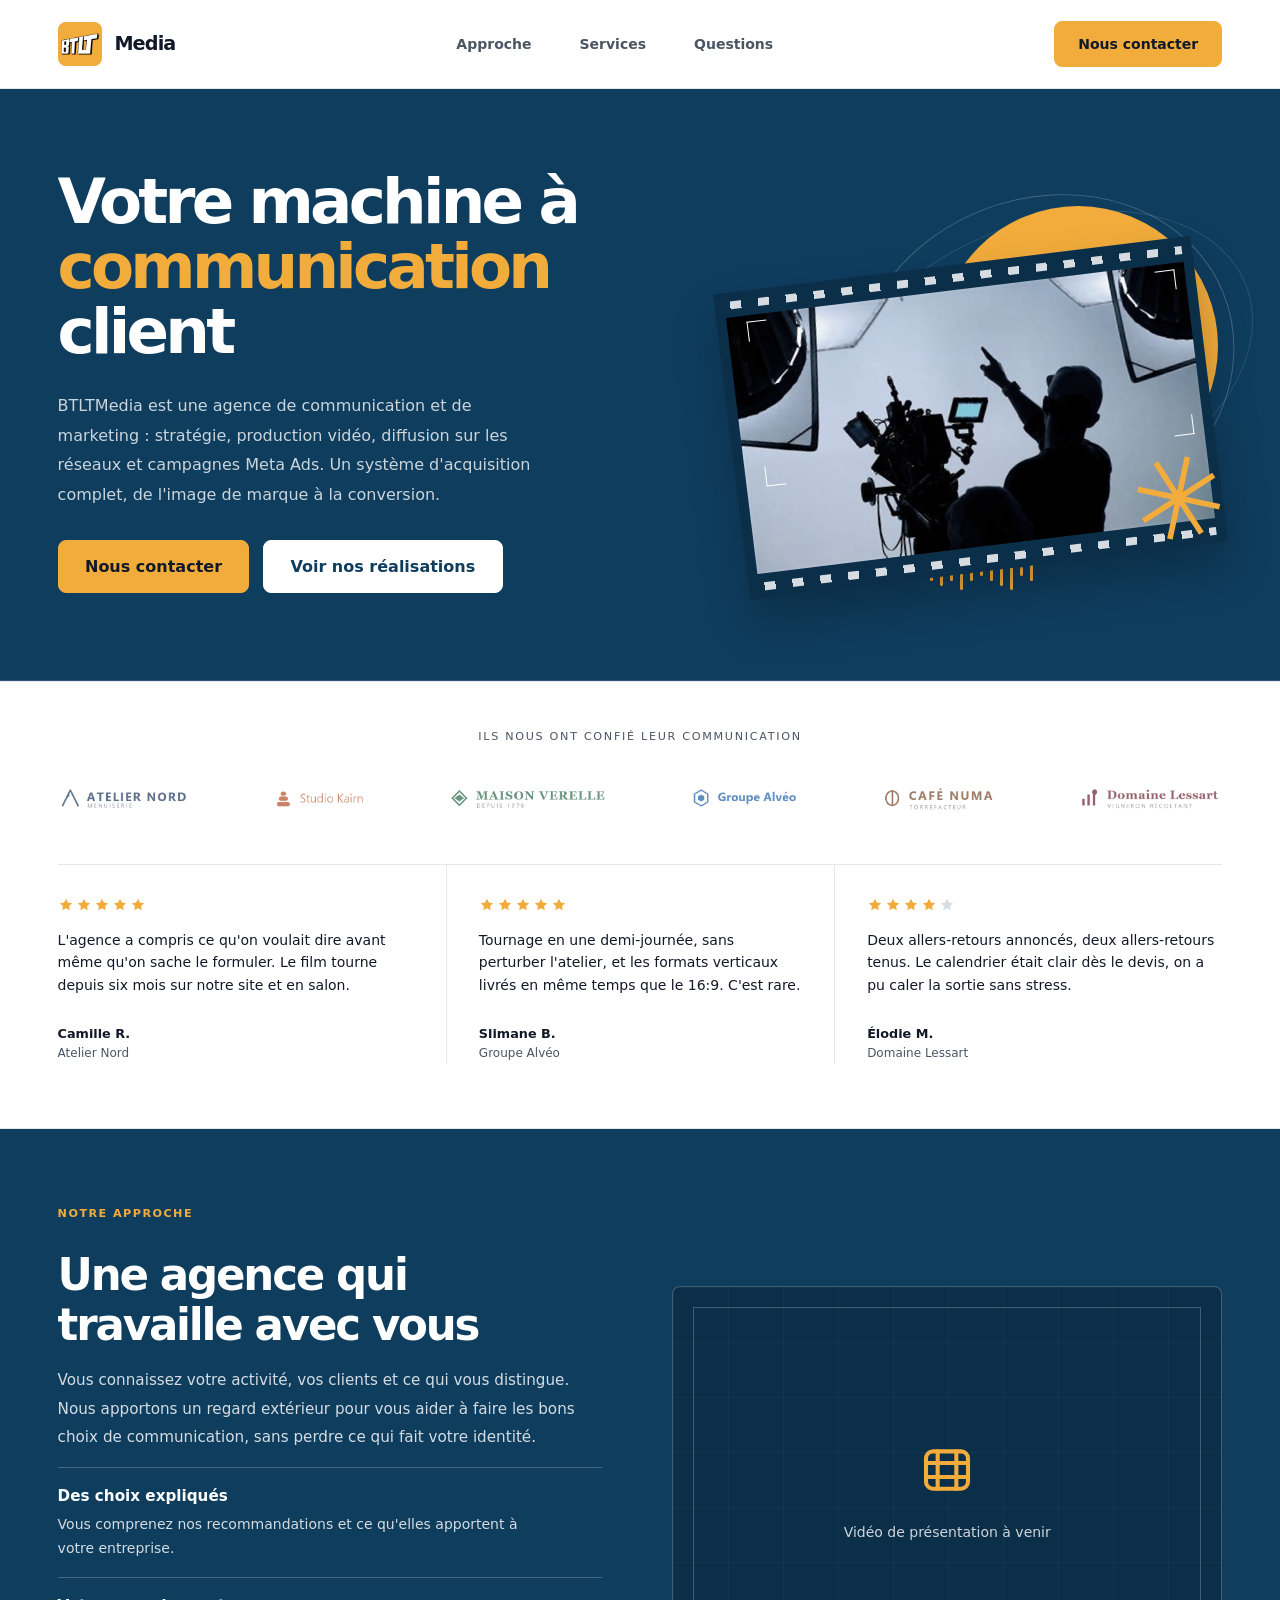
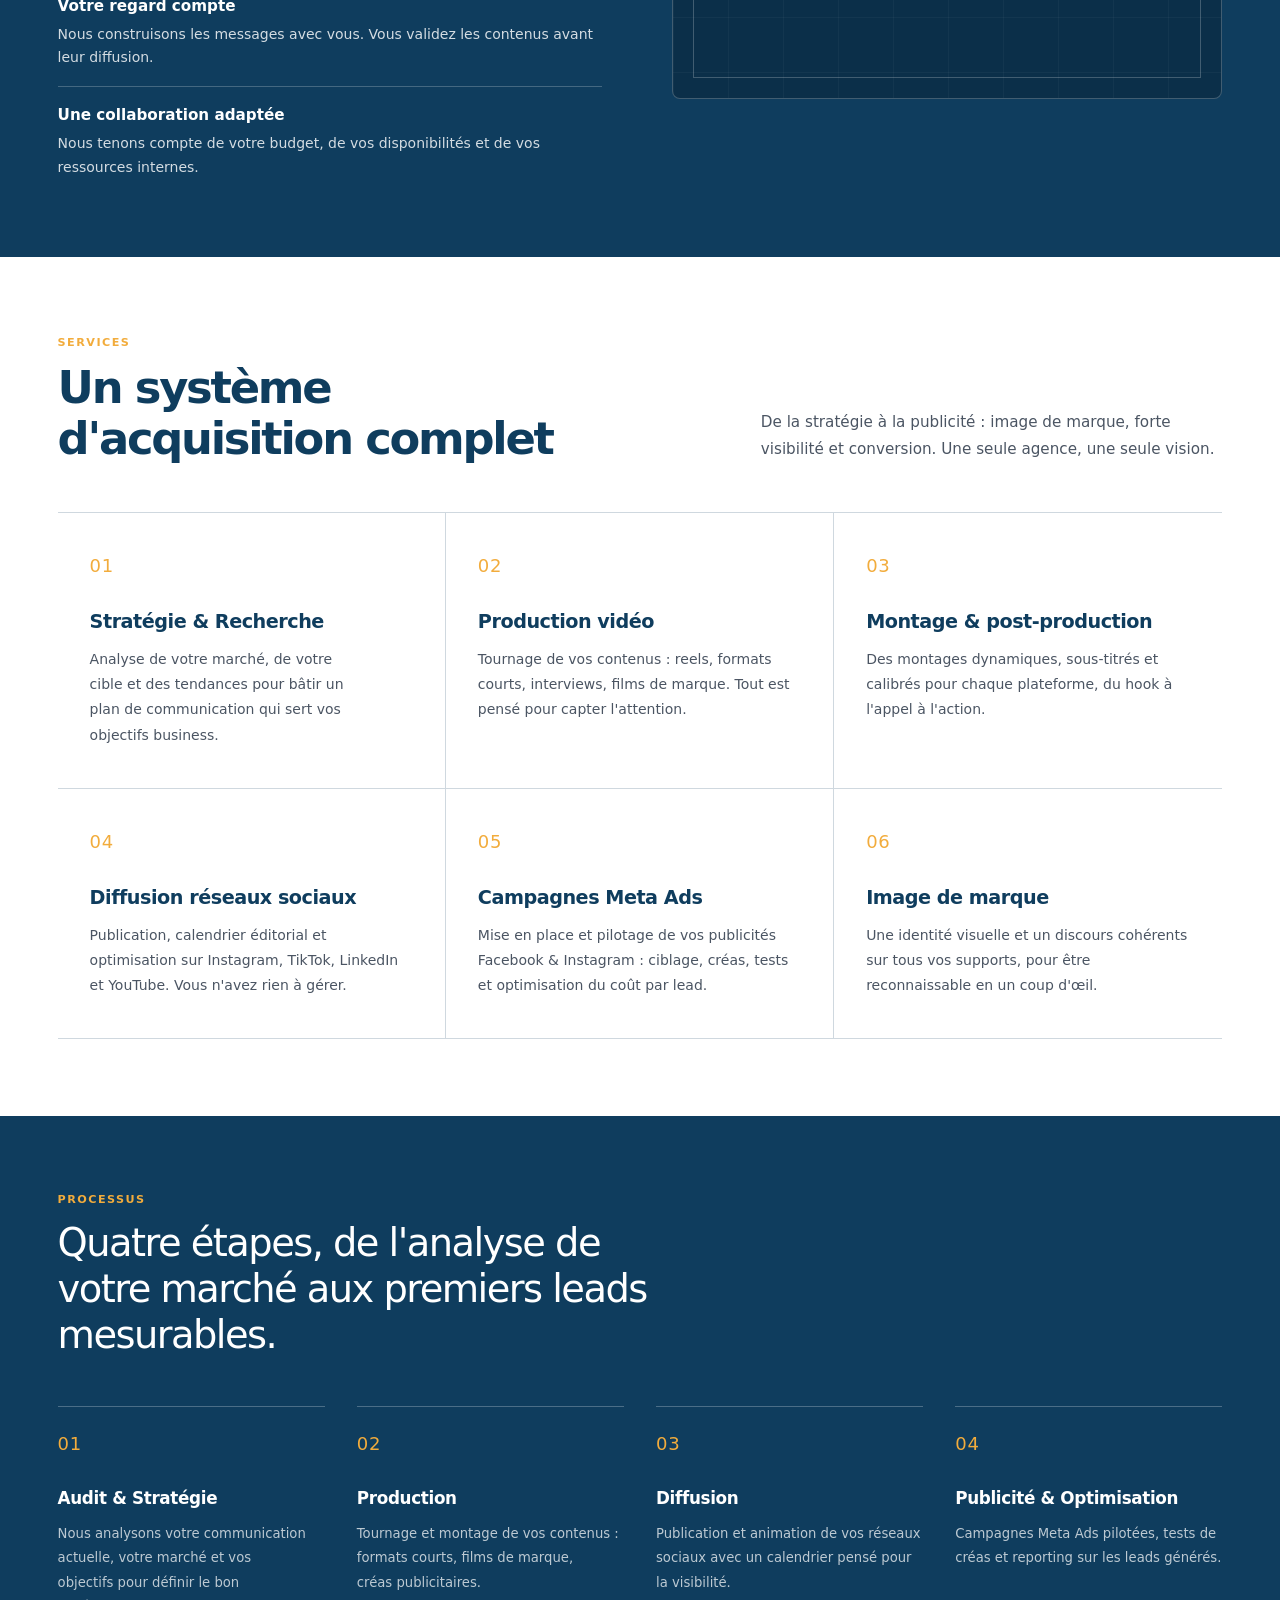
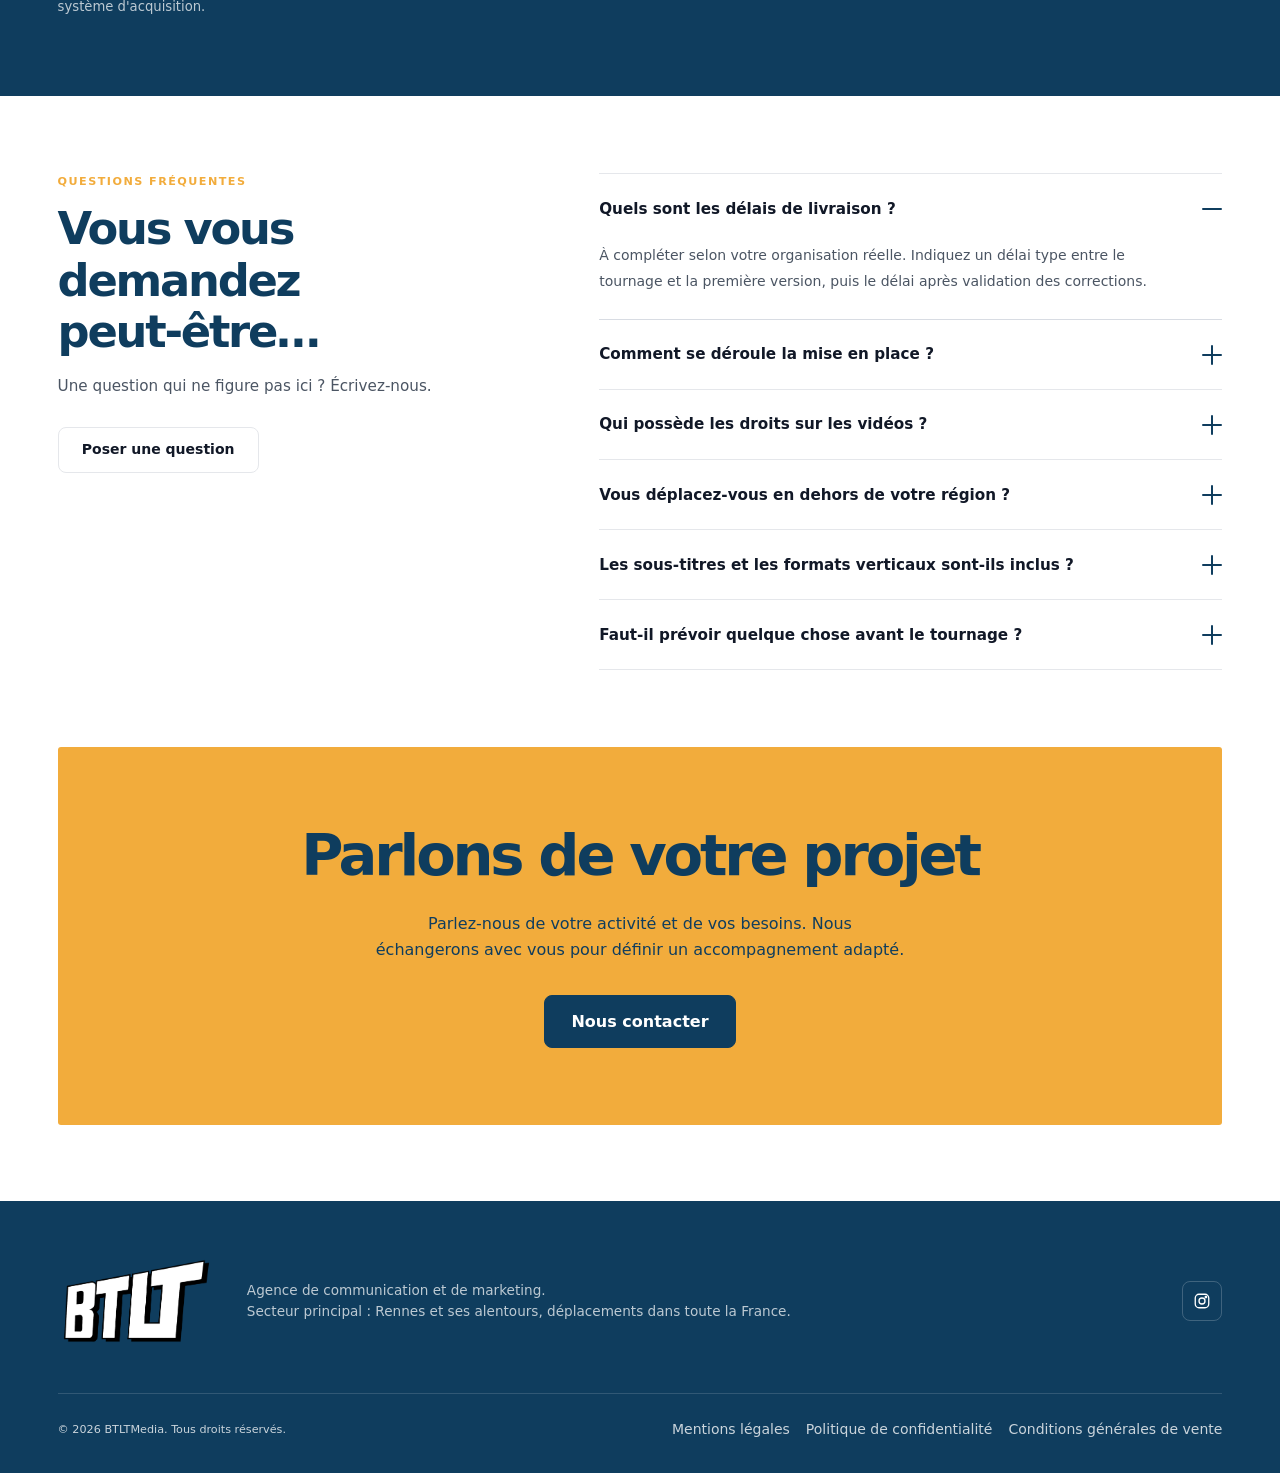
==== index.html @ 1bee6423 "Add files via upload" ====
<!DOCTYPE html>
<html lang="fr" class="no-js">
<head>
  <meta charset="utf-8">
  <meta name="viewport" content="width=device-width, initial-scale=1">
  <title>BTLTMedia — Agence de communication (maquette, contenu d'exemple)</title>
  <meta name="description" content="BTLTMedia, agence de communication et de marketing. Maquette : contenu d'exemple à remplacer.">
  <meta name="theme-color" content="#F2AC3C">
  <link rel="icon" href="assets/img/favicon.ico" sizes="32x32">
  <link rel="icon" href="assets/img/favicon-32.png" type="image/png" sizes="32x32">
  <link rel="apple-touch-icon" href="assets/img/favicon-180.png">
  <link rel="stylesheet" href="assets/css/main.css">
  <script>
    /* Évite un saut visuel : marque le support du JS avant le premier rendu.
       Filet de sécurité : si le script principal n'a pas démarré au bout de
       deux secondes, on retire la classe pour que le contenu masqué en
       attente d'animation redevienne visible. */
    document.documentElement.classList.remove('no-js');
    document.documentElement.classList.add('js');
    setTimeout(function () {
      if (!document.documentElement.dataset.revealReady) {
        document.documentElement.classList.remove('js');
      }
    }, 2000);
  </script>
  <script src="assets/js/main.js" defer></script>
</head>
<body class="page">

  <!-- =========================================================
       ATTENTION — MAQUETTE, CONTENU D'EXEMPLE NON DÉFINITIF
       Le nom (BTLTMedia) et le compte Instagram (@btlt.media) sont
       réels. En revanche, TOUS LES TEXTES restent des exemples
       destinés à dimensionner la mise en page : titres, prestations,
       étapes et réponses de la FAQ sont à réécrire.
       Aucun chiffre d'activité ni témoignage n'a été inventé.

       À BRANCHER AVANT MISE EN LIGNE :
       - l'envoi du formulaire de contact (assets/js/main.js)
       - les logos clients (section de confiance)
       ========================================================= -->

  <a class="skip-link" href="#contenu">Aller au contenu principal</a>

  <!-- =========================================================
       Sprite d'icônes temporaires
       ========================================================= -->
  <svg class="visually-hidden" aria-hidden="true" focusable="false" xmlns="http://www.w3.org/2000/svg">
    <symbol id="icon-film" viewBox="0 0 24 24" fill="none" stroke="currentColor" stroke-width="1.75" stroke-linecap="round" stroke-linejoin="round">
      <rect x="3" y="4" width="18" height="16" rx="3"></rect>
      <path d="M3 9h18M3 15h18M8 4v16M16 4v16"></path>
    </symbol>
    <symbol id="icon-trend" viewBox="0 0 24 24" fill="none" stroke="currentColor" stroke-width="1.75" stroke-linecap="round" stroke-linejoin="round">
      <path d="M3 16.5l5.5-5.5 3.5 3.5L20.5 6"></path>
      <path d="M15.5 6h5v5"></path>
    </symbol>
    <symbol id="icon-video" viewBox="0 0 24 24" fill="none" stroke="currentColor" stroke-width="1.75" stroke-linecap="round" stroke-linejoin="round">
      <rect x="2.5" y="6" width="12" height="12" rx="2.5"></rect>
      <path d="M14.5 10.2l6-3v9.6l-6-3z"></path>
    </symbol>
    <symbol id="icon-sparkles" viewBox="0 0 24 24" fill="none" stroke="currentColor" stroke-width="1.75" stroke-linecap="round" stroke-linejoin="round">
      <path d="M10 3l1.7 4.3L16 9l-4.3 1.7L10 15l-1.7-4.3L4 9l4.3-1.7z"></path>
      <path d="M17.5 14l.9 2.3 2.3.9-2.3.9-.9 2.3-.9-2.3-2.3-.9 2.3-.9z"></path>
    </symbol>
    <symbol id="icon-send" viewBox="0 0 24 24" fill="none" stroke="currentColor" stroke-width="1.75" stroke-linecap="round" stroke-linejoin="round">
      <path d="M21 3L2.5 10.2l7.4 2.9z"></path>
      <path d="M21 3l-7.3 18-3.8-7.9z"></path>
      <path d="M21 3L9.9 13.1"></path>
    </symbol>
    <symbol id="icon-megaphone" viewBox="0 0 24 24" fill="none" stroke="currentColor" stroke-width="1.75" stroke-linecap="round" stroke-linejoin="round">
      <path d="M3.5 10.5v3a1 1 0 001 1h2l7 4.5V5l-7 4.5h-2a1 1 0 00-1 1z"></path>
      <path d="M17.5 8.5a5 5 0 010 7"></path>
    </symbol>
    <symbol id="icon-palette" viewBox="0 0 24 24" fill="none" stroke="currentColor" stroke-width="1.75" stroke-linecap="round" stroke-linejoin="round">
      <path d="M12 3.5a8.5 8.5 0 000 17c1 0 1.8-.8 1.8-1.8 0-.5-.2-.9-.5-1.2-.3-.3-.5-.7-.5-1.2 0-1 .8-1.8 1.8-1.8h2a4.4 4.4 0 004.4-4.4c0-3.7-4-6.6-9-6.6z"></path>
      <circle cx="8" cy="10" r="1"></circle>
      <circle cx="12" cy="7.5" r="1"></circle>
      <circle cx="16" cy="10" r="1"></circle>
    </symbol>
    <symbol id="icon-check" viewBox="0 0 24 24" fill="none" stroke="currentColor" stroke-width="2" stroke-linecap="round" stroke-linejoin="round">
      <path d="M20 6L9 17l-5-5"></path>
    </symbol>
    <symbol id="icon-arrow-right" viewBox="0 0 24 24" fill="none" stroke="currentColor" stroke-width="2" stroke-linecap="round" stroke-linejoin="round">
      <path d="M5 12h14"></path>
      <path d="M13 6l6 6-6 6"></path>
    </symbol>
    <!-- Icône générique de réseau social : à remplacer par le glyphe officiel -->
    <symbol id="icon-star" viewBox="0 0 24 24" fill="currentColor">
      <path d="M12 2.6l2.82 5.72 6.31.92-4.57 4.45 1.08 6.29L12 17.02l-5.64 2.96 1.08-6.29L2.87 9.24l6.31-.92L12 2.6z"></path>
    </symbol>
    <symbol id="icon-instagram" viewBox="0 0 24 24" fill="none" stroke="currentColor" stroke-width="1.75" stroke-linecap="round" stroke-linejoin="round">
      <rect x="3" y="3" width="18" height="18" rx="5"></rect>
      <circle cx="12" cy="12" r="4"></circle>
      <circle cx="17.2" cy="6.8" r="1"></circle>
    </symbol>
  </svg>

  <!-- =========================================================
       1. HEADER
       ========================================================= -->
  <header class="header">
    <div class="container header__inner">

      <a class="brand" href="#" aria-label="BTLTMedia, retour en haut de page">
        <img class="brand__logo" src="assets/img/logo-btlt-carre.png" alt="" width="1024" height="1024">
        <span class="brand__name">Media</span>
      </a>

      <!-- La navigation ne contient que des ancres de cette page, dans
           l'ordre où les sections apparaissent. Les liens sortants
           (Instagram) vivent dans le hero et le pied de page : un lien
           externe au milieu d'ancres ferait quitter la page trop tôt. -->
      <nav class="nav" aria-label="Navigation principale">
        <ul class="nav__list">
          <li><a class="nav__link" href="#approche">Approche</a></li>
          <li><a class="nav__link" href="#prestations">Services</a></li>
          <li><a class="nav__link" href="#faq">Questions</a></li>
        </ul>
      </nav>

      <div class="header__actions">
        <a class="btn btn--primary" href="#cta">Nous contacter</a>
      </div>

      <button
        class="nav-toggle"
        type="button"
        data-nav-toggle
        aria-expanded="false"
        aria-controls="menu-mobile"
      >
        <span class="nav-toggle__bars" aria-hidden="true"></span>
        <span class="visually-hidden">Ouvrir ou fermer le menu</span>
      </button>

    </div>

    <div class="mobile-menu" id="menu-mobile" data-nav-menu hidden>
      <div class="container mobile-menu__inner">
        <nav aria-label="Navigation mobile">
          <ul class="mobile-menu__list">
            <li><a class="mobile-menu__link" href="#approche">Approche</a></li>
            <li><a class="mobile-menu__link" href="#prestations">Services</a></li>
            <li><a class="mobile-menu__link" href="#faq">Questions</a></li>
          </ul>
        </nav>
        <div class="mobile-menu__actions">
          <a class="btn btn--primary btn--block" href="#cta">Nous contacter</a>
        </div>
      </div>
    </div>
  </header>

  <main class="page__main" id="contenu">

    <!-- =========================================================
         2. HERO
         ========================================================= -->
    <section class="hero" aria-labelledby="hero-titre">
      <div class="container hero__inner">

        <div class="hero__content" data-reveal>
          <h1 class="hero__title" id="hero-titre">Votre machine à <span class="hero__highlight">communication</span> client</h1>

          <p class="hero__subtitle">
            BTLTMedia est une agence de communication et de marketing :
            stratégie, production vidéo, diffusion sur les réseaux et campagnes
            Meta Ads. Un système d'acquisition complet, de l'image de marque
            à la conversion.
          </p>

          <div class="btn-group hero__actions">
            <a class="btn btn--primary btn--lg" href="#cta">
              Nous contacter
            </a>
            <a class="btn btn--outline btn--lg" href="https://www.instagram.com/btlt.media/" target="_blank" rel="noopener">Voir nos réalisations<span class="visually-hidden"> (nouvelle fenêtre)</span></a>
          </div>
        </div>

        <!-- Composition décorative : la photographie d'origine est conservée. -->
        <div class="hero-art" aria-hidden="true">
          <div class="hero-art__orbit"></div>
          <div class="hero-art__sun"></div>
          <div class="hero-art__frame">
            <div class="hero-art__perforations"></div>
            <img src="assets/img/hero-tournage.jpg" alt="" width="474" height="266" fetchpriority="high">
            <div class="hero-art__perforations"></div>
          </div>
          <div class="hero-art__viewfinder"><i></i><i></i><i></i><i></i></div>
          <div class="hero-art__asterisk">✳</div>
          <div class="hero-art__timeline"><i></i><i></i><i></i><i></i><i></i><i></i><i></i><i></i><i></i><i></i><i></i><i></i></div>
        </div>

      </div>
    </section>

    <!-- =========================================================
         3. PREUVE / CONFIANCE

         ⚠ LOGOS FICTIFS. Les six sociétés ci-dessous n'existent pas :
         ce sont des dessins faits pour la maquette, à remplacer par de
         vrais logos clients (et à retirer si vous n'en avez pas encore).

         Le bandeau défile en continu tant que les logos ne tiennent pas
         sur une seule ligne, c'est-à-dire en dessous de 900 px : empilés
         sur trois rangées, ils prendraient tout l'écran d'un téléphone.
         Au-dessus, la rangée est fixe (voir sections/trust.css).

         La copie nécessaire à la boucle est faite par le JavaScript :
         il n'y a donc qu'une seule liste à tenir à jour ici. Pour
         ajouter un logo, dupliquer un <li> ; pour en retirer un, le
         supprimer.
         ========================================================= -->
    <section class="section section--surface" aria-labelledby="preuve-titre">
      <div class="container">
        <h2 class="trust__intro" id="preuve-titre">Ils nous ont confié leur communication</h2>

        <div class="trust__band" data-marquee data-reveal>
          <ul class="trust__logos" data-marquee-track>
            <li class="trust__logo">
              <img src="assets/img/logo-exemple-atelier-nord.png" alt="Atelier Nord (logo fictif)" width="416" height="112">
            </li>
            <li class="trust__logo">
              <img src="assets/img/logo-exemple-studio-kairn.png" alt="Studio Kairn (logo fictif)" width="300" height="112">
            </li>
            <li class="trust__logo">
              <img src="assets/img/logo-exemple-maison-verelle.png" alt="Maison Verelle (logo fictif)" width="505" height="112">
            </li>
            <li class="trust__logo">
              <img src="assets/img/logo-exemple-groupe-alveo.png" alt="Groupe Alvéo (logo fictif)" width="348" height="112">
            </li>
            <li class="trust__logo">
              <img src="assets/img/logo-exemple-cafe-numa.png" alt="Café Numa (logo fictif)" width="368" height="112">
            </li>
            <li class="trust__logo">
              <img src="assets/img/logo-exemple-domaine-lessart.png" alt="Domaine Lessart (logo fictif)" width="450" height="112">
            </li>
          </ul>
        </div>

        <!-- ⚠ AVIS FICTIFS — À REMPLACER OU À SUPPRIMER.
             Ces trois témoignages sont inventés, comme les logos
             ci-dessus : ils servent uniquement à voir la mise en page.

             PUBLIER DE FAUX AVIS EST UN DÉLIT (pratique commerciale
             trompeuse, art. L121-2 et L132-2 du code de la
             consommation). Avant toute mise en ligne : soit vous les
             remplacez par de vrais retours, obtenus avec l'accord écrit
             de leurs auteurs, soit vous supprimez tout le bloc <ul>.

             Pour en ajouter ou en retirer un : dupliquer ou supprimer
             un <li>. La grille se réorganise d'elle-même.
             Pour changer la note : mettre autant de <svg> sans la
             classe --vide que d'étoiles pleines, compléter jusqu'à cinq
             avec la classe --vide, et corriger l'aria-label. -->
        <ul class="reviews" data-reveal>
          <li>
            <figure class="review">
              <p class="rating" role="img" aria-label="5 étoiles sur 5">
              <svg class="rating__star" aria-hidden="true" focusable="false"><use href="#icon-star"></use></svg>
              <svg class="rating__star" aria-hidden="true" focusable="false"><use href="#icon-star"></use></svg>
              <svg class="rating__star" aria-hidden="true" focusable="false"><use href="#icon-star"></use></svg>
              <svg class="rating__star" aria-hidden="true" focusable="false"><use href="#icon-star"></use></svg>
              <svg class="rating__star" aria-hidden="true" focusable="false"><use href="#icon-star"></use></svg>
              </p>
              <blockquote class="review__quote">
                <p>L'agence a compris ce qu'on voulait dire avant même qu'on sache le formuler. Le film tourne depuis six mois sur notre site et en salon.</p>
              </blockquote>
              <figcaption class="review__author">
                <span class="review__name">Camille R.</span>
                <span class="review__company">Atelier Nord</span>
              </figcaption>
            </figure>
          </li>
          <li>
            <figure class="review">
              <p class="rating" role="img" aria-label="5 étoiles sur 5">
              <svg class="rating__star" aria-hidden="true" focusable="false"><use href="#icon-star"></use></svg>
              <svg class="rating__star" aria-hidden="true" focusable="false"><use href="#icon-star"></use></svg>
              <svg class="rating__star" aria-hidden="true" focusable="false"><use href="#icon-star"></use></svg>
              <svg class="rating__star" aria-hidden="true" focusable="false"><use href="#icon-star"></use></svg>
              <svg class="rating__star" aria-hidden="true" focusable="false"><use href="#icon-star"></use></svg>
              </p>
              <blockquote class="review__quote">
                <p>Tournage en une demi-journée, sans perturber l'atelier, et les formats verticaux livrés en même temps que le 16:9. C'est rare.</p>
              </blockquote>
              <figcaption class="review__author">
                <span class="review__name">Slimane B.</span>
                <span class="review__company">Groupe Alvéo</span>
              </figcaption>
            </figure>
          </li>
          <li>
            <figure class="review">
              <p class="rating" role="img" aria-label="4 étoiles sur 5">
              <svg class="rating__star" aria-hidden="true" focusable="false"><use href="#icon-star"></use></svg>
              <svg class="rating__star" aria-hidden="true" focusable="false"><use href="#icon-star"></use></svg>
              <svg class="rating__star" aria-hidden="true" focusable="false"><use href="#icon-star"></use></svg>
              <svg class="rating__star" aria-hidden="true" focusable="false"><use href="#icon-star"></use></svg>
              <svg class="rating__star rating__star--vide" aria-hidden="true" focusable="false"><use href="#icon-star"></use></svg>
              </p>
              <blockquote class="review__quote">
                <p>Deux allers-retours annoncés, deux allers-retours tenus. Le calendrier était clair dès le devis, on a pu caler la sortie sans stress.</p>
              </blockquote>
              <figcaption class="review__author">
                <span class="review__name">Élodie M.</span>
                <span class="review__company">Domaine Lessart</span>
              </figcaption>
            </figure>
          </li>
        </ul>
      </div>
    </section>

    <!-- =========================================================
         4. APPROCHE (collaboration avec l’agence)
         ========================================================= -->
    <section class="section" id="approche" aria-labelledby="approche-titre">
      <div class="container">
        <div class="split" data-reveal>
          <div class="split__content">
            <span class="section__eyebrow">Notre approche</span>
            <h2 class="split__title" id="approche-titre">Une agence qui travaille avec vous</h2>
            <p class="split__text">
              Vous connaissez votre activité, vos clients et ce qui vous distingue.
              Nous apportons un regard extérieur pour vous aider à faire les bons
              choix de communication, sans perdre ce qui fait votre identité.
            </p>
            <ul class="approach-principles">
              <li>
                <strong>Des choix expliqués</strong>
                <p>Vous comprenez nos recommandations et ce qu'elles apportent à votre entreprise.</p>
              </li>
              <li>
                <strong>Votre regard compte</strong>
                <p>Nous construisons les messages avec vous. Vous validez les contenus avant leur diffusion.</p>
              </li>
              <li>
                <strong>Une collaboration adaptée</strong>
                <p>Nous tenons compte de votre budget, de vos disponibilités et de vos ressources internes.</p>
              </li>
            </ul>
          </div>
          <div class="video-frame">
            <div class="video-frame__body">
              <svg class="video-frame__icon" aria-hidden="true" focusable="false"><use href="#icon-film"></use></svg>
              <span class="video-frame__label">Vidéo de présentation à venir</span>
            </div>
          </div>
        </div>
      </div>
    </section>

    <!-- =========================================================
         5. PRESTATIONS
         ========================================================= -->
    <section class="section section--surface" id="prestations" aria-labelledby="prestations-titre">
      <div class="container">

        <div class="section__header section__header--center" data-reveal>
          <span class="section__eyebrow">Services</span>
          <h2 class="section__title" id="prestations-titre">Un système d'acquisition complet</h2>
          <p class="section__subtitle">
            De la stratégie à la publicité : image de marque, forte visibilité
            et conversion. Une seule agence, une seule vision.
          </p>
        </div>

        <ul class="grid grid--3" data-reveal>
          <li>
            <article class="card" id="prestation-strategie">
              <span class="service-number" aria-hidden="true">01</span>
              <h3 class="card__title">Stratégie &amp; Recherche</h3>
              <p class="card__text">
                Analyse de votre marché, de votre cible et des tendances pour bâtir
                un plan de communication qui sert vos objectifs business.
              </p>
            </article>
          </li>
          <li>
            <article class="card" id="prestation-production-video">
              <span class="service-number" aria-hidden="true">02</span>
              <h3 class="card__title">Production vidéo</h3>
              <p class="card__text">
                Tournage de vos contenus : reels, formats courts, interviews, films
                de marque. Tout est pensé pour capter l'attention.
              </p>
            </article>
          </li>
          <li>
            <article class="card" id="prestation-montage">
              <span class="service-number" aria-hidden="true">03</span>
              <h3 class="card__title">Montage &amp; post-production</h3>
              <p class="card__text">
                Des montages dynamiques, sous-titrés et calibrés pour chaque
                plateforme, du hook à l'appel à l'action.
              </p>
            </article>
          </li>
          <li>
            <article class="card" id="prestation-diffusion">
              <span class="service-number" aria-hidden="true">04</span>
              <h3 class="card__title">Diffusion réseaux sociaux</h3>
              <p class="card__text">
                Publication, calendrier éditorial et optimisation sur Instagram,
                TikTok, LinkedIn et YouTube. Vous n'avez rien à gérer.
              </p>
            </article>
          </li>
          <li>
            <article class="card" id="prestation-meta-ads">
              <span class="service-number" aria-hidden="true">05</span>
              <h3 class="card__title">Campagnes Meta Ads</h3>
              <p class="card__text">
                Mise en place et pilotage de vos publicités Facebook &amp;
                Instagram : ciblage, créas, tests et optimisation du coût par lead.
              </p>
            </article>
          </li>
          <li>
            <article class="card" id="prestation-image-de-marque">
              <span class="service-number" aria-hidden="true">06</span>
              <h3 class="card__title">Image de marque</h3>
              <p class="card__text">
                Une identité visuelle et un discours cohérents sur tous vos
                supports, pour être reconnaissable en un coup d'œil.
              </p>
            </article>
          </li>
        </ul>

      </div>
    </section>

    <!-- =========================================================
         6. PROCESSUS (4 étapes)

         Volontairement absente de la navigation : c'est une section
         de réassurance, pas une destination. On la lit en passant,
         entre l'offre et les objections.
         ========================================================= -->
    <section class="section" id="processus" aria-labelledby="processus-titre">
      <div class="container">

        <div class="section__header" data-reveal>
          <!-- Le titre porte la classe du sur-titre : meme taille, meme
               bleu, meme graisse que « Questions fréquentes ». Il reste
               un <h2> pour que la section garde un nom dans le plan du
               document. -->
          <h2 class="section__eyebrow" id="processus-titre">Processus</h2>
          <p class="section__subtitle">
            Quatre étapes, de l'analyse de votre marché aux premiers leads
            mesurables.
          </p>
        </div>

        <ol class="process" data-reveal>
          <li class="process__step">
            <span class="process__number" aria-hidden="true">01</span>
            <h3 class="process__title">Audit &amp; Stratégie</h3>
            <p class="process__text">
              Nous analysons votre communication actuelle, votre marché et vos
              objectifs pour définir le bon système d'acquisition.
            </p>
          </li>
          <li class="process__step">
            <span class="process__number" aria-hidden="true">02</span>
            <h3 class="process__title">Production</h3>
            <p class="process__text">
              Tournage et montage de vos contenus : formats courts, films de
              marque, créas publicitaires.
            </p>
          </li>
          <li class="process__step">
            <span class="process__number" aria-hidden="true">03</span>
            <h3 class="process__title">Diffusion</h3>
            <p class="process__text">
              Publication et animation de vos réseaux sociaux avec un calendrier
              pensé pour la visibilité.
            </p>
          </li>
          <li class="process__step">
            <span class="process__number" aria-hidden="true">04</span>
            <h3 class="process__title">Publicité &amp; Optimisation</h3>
            <p class="process__text">
              Campagnes Meta Ads pilotées, tests de créas et reporting sur les
              leads générés.
            </p>
          </li>
        </ol>

      </div>
    </section>

    <!-- =========================================================
         7. FAQ
         ========================================================= -->
    <section class="section section--surface" id="faq" aria-labelledby="faq-titre">
      <div class="container">

        <div class="section__header section__header--center" data-reveal>
          <span class="section__eyebrow">Questions fréquentes</span>
          <h2 class="section__title" id="faq-titre">Vous vous demandez peut-être…</h2>
          <p class="section__subtitle">
            Une question qui ne figure pas ici ? Écrivez-nous.
          </p>
        </div>

        <div class="accordion" data-accordion data-reveal>

          <details class="accordion__item" open>
            <summary class="accordion__trigger">
              Quels sont les délais de livraison ?
              <span class="accordion__indicator" aria-hidden="true"></span>
            </summary>
            <div class="accordion__panel">
              <p>
                À compléter selon votre organisation réelle. Indiquez un délai
                type entre le tournage et la première version, puis le délai
                après validation des corrections.
              </p>
            </div>
          </details>

          <details class="accordion__item">
            <summary class="accordion__trigger">
              Comment se déroule la mise en place ?
              <span class="accordion__indicator" aria-hidden="true"></span>
            </summary>
            <div class="accordion__panel">
              <p>
                Tout part d'un premier échange sur votre besoin. Nous revenons
                ensuite vers vous avec une proposition détaillant le temps de
                préparation, les journées de tournage, le montage et les
                formats livrés.
              </p>
            </div>
          </details>

          <details class="accordion__item">
            <summary class="accordion__trigger">
              Qui possède les droits sur les vidéos ?
              <span class="accordion__indicator" aria-hidden="true"></span>
            </summary>
            <div class="accordion__panel">
              <p>
                À compléter avec vos conditions réelles : durée et territoire de
                la cession, supports de diffusion autorisés, et traitement des
                musiques sous licence.
              </p>
            </div>
          </details>

          <details class="accordion__item">
            <summary class="accordion__trigger">
              Vous déplacez-vous en dehors de votre région ?
              <span class="accordion__indicator" aria-hidden="true"></span>
            </summary>
            <div class="accordion__panel">
              <p>
                À compléter : zone d'intervention habituelle, conditions de
                déplacement au-delà, et modalités de prise en charge des frais.
              </p>
            </div>
          </details>

          <details class="accordion__item">
            <summary class="accordion__trigger">
              Les sous-titres et les formats verticaux sont-ils inclus ?
              <span class="accordion__indicator" aria-hidden="true"></span>
            </summary>
            <div class="accordion__panel">
              <p>
                Les sous-titres sont inclus sur les formats parlés. Les
                déclinaisons verticales peuvent être ajoutées à tout projet :
                elles sont précisées dès la proposition initiale.
              </p>
            </div>
          </details>

          <details class="accordion__item">
            <summary class="accordion__trigger">
              Faut-il prévoir quelque chose avant le tournage ?
              <span class="accordion__indicator" aria-hidden="true"></span>
            </summary>
            <div class="accordion__panel">
              <p>
                Un lieu accessible, les autorisations éventuelles et la
                disponibilité des personnes filmées. Le reste du matériel est
                fourni et installé sur place.
              </p>
            </div>
          </details>

        </div>

        <p class="faq__footer" data-reveal>
          <a class="btn btn--outline" href="#cta">Poser une question</a>
        </p>

      </div>
    </section>

    <!-- =========================================================
         8. APPEL À L'ACTION + FORMULAIRE

         Le bouton ouvre le formulaire dans l'encart et lui laisse
         la place. Sans JavaScript, le formulaire est affiché en
         permanence et le bouton est masqué (voir sections/cta.css).

         L'ENVOI N'EST PAS BRANCHÉ : voir assets/js/main.js
         ========================================================= -->
    <section class="section" id="cta" aria-labelledby="cta-titre">
      <div class="container">
        <div class="cta__panel" data-reveal>

          <h2 class="cta__title" id="cta-titre">Parlons de votre projet</h2>
          <p class="cta__text">
            Parlez-nous de votre activité et de vos besoins. Nous échangerons
            avec vous pour définir un accompagnement adapté.
          </p>

          <div class="cta__intro" data-contact-intro>
            <div class="btn-group cta__actions">
              <button
                class="btn btn--primary btn--lg"
                type="button"
                data-contact-open
                aria-expanded="false"
                aria-controls="formulaire-contact"
              >
                Nous contacter
              </button>
            </div>
          </div>

          <div class="cta__form-wrapper" id="formulaire-contact" data-contact-panel>
            <form class="form" data-contact-form>

              <div class="form__row form__row--2">
                <div class="field">
                  <label class="field__label" for="contact-nom">Nom ou nom de société</label>
                  <input class="field__control" type="text" id="contact-nom" name="nom" autocomplete="organization" required>
                </div>
                <div class="field">
                  <label class="field__label" for="contact-email">Adresse électronique</label>
                  <input class="field__control" type="email" id="contact-email" name="email" autocomplete="email" required>
                </div>
              </div>

              <div class="form__row form__row--2">
                <div class="field">
                  <label class="field__label" for="contact-telephone">
                    Téléphone <span class="field__optional">(facultatif)</span>
                  </label>
                  <input
                    class="field__control"
                    type="tel"
                    id="contact-telephone"
                    name="telephone"
                    autocomplete="tel"
                    inputmode="tel"
                    placeholder="06 00 00 00 00"
                  >
                </div>
                <div class="field">
                  <label class="field__label" for="contact-instagram">
                    Lien Instagram ou pseudo <span class="field__optional">(facultatif)</span>
                  </label>
                  <input
                    class="field__control"
                    type="text"
                    id="contact-instagram"
                    name="instagram"
                    aria-describedby="contact-instagram-aide"
                    autocapitalize="off"
                    autocorrect="off"
                    spellcheck="false"
                    placeholder="@votrecompte"
                  >
                  <p class="field__hint" id="contact-instagram-aide">
                    Le compte à mettre en avant, si vous en avez un.
                  </p>
                </div>
              </div>

              <div class="field">
                <label class="field__label" for="contact-objet">Objet</label>
                <input
                  class="field__control"
                  type="text"
                  id="contact-objet"
                  name="objet"
                  placeholder="Film de marque pour la rentrée, captation d'un salon…"
                  required
                >
              </div>

              <div class="field">
                <label class="field__label" for="contact-message">Votre projet</label>
                <textarea
                  class="field__control"
                  id="contact-message"
                  name="message"
                  rows="5"
                  placeholder="Quelques lignes suffisent : contexte, délai souhaité, lieu du tournage…"
                  required
                ></textarea>
              </div>

              <div class="field">
                <label class="checkbox" for="contact-consentement">
                  <input class="checkbox__input" type="checkbox" id="contact-consentement" name="consentement" required>
                  <span>
                    J'accepte que mes informations soient utilisées pour répondre
                    à ma demande. <!-- Mention à adapter à votre politique de confidentialité. -->
                  </span>
                </label>
              </div>

              <div class="form__actions">
                <button class="btn btn--primary btn--lg" type="submit">Envoyer ma demande</button>
                <button class="btn btn--quiet" type="button" data-contact-cancel>Annuler</button>
              </div>

              <p class="form__status" data-contact-status role="status"></p>
              <p class="form__note">
                Vos informations ne servent qu'à répondre à votre demande et ne
                sont transmises à personne.
              </p>

            </form>
          </div>

        </div>
      </div>
    </section>

  </main>

  <!-- =========================================================
       9. FOOTER
       ========================================================= -->
  <footer class="footer">
    <div class="container">

      <div class="footer__top">

        <a class="brand brand--footer" href="#" aria-label="BTLTMedia, retour en haut de page">
          <img class="brand__logo brand__logo--wide" src="assets/img/logo-btlt-blanc.png" alt="" width="906" height="507">
          <span class="visually-hidden">BTLTMedia</span>
        </a>

        <p class="footer__tagline">
          Agence de communication et de marketing. <br>
          Secteur principal : Rennes et ses alentours,
          déplacements dans toute la France.
        </p>

        <!-- Un seul compte réel pour l'instant. Pour en ajouter un,
             dupliquer le <li> ci-dessous, ajouter le <symbol> de l'icône
             au sprite en haut de page, puis changer l'URL, l'aria-label
             et la cible de <use href>. -->
        <ul class="footer__social">
          <li>
            <a class="social-link" href="https://www.instagram.com/btlt.media/" target="_blank" rel="noopener" aria-label="Instagram (nouvelle fenêtre)">
              <svg aria-hidden="true" focusable="false"><use href="#icon-instagram"></use></svg>
            </a>
          </li>
        </ul>

      </div>

      <div class="footer__bottom">
        <p>&copy; <span>2026</span> BTLTMedia. Tous droits réservés.</p>
        <ul class="footer__legal">
          <li><a class="footer__link" href="mentions-legales.html">Mentions légales</a></li>
          <li><a class="footer__link" href="politique-de-confidentialite.html">Politique de confidentialité</a></li>
          <li><a class="footer__link" href="conditions-generales-de-vente.html">Conditions générales de vente</a></li>
        </ul>
      </div>

    </div>
  </footer>

</body>
</html>
---- assets/css/main.css ----
/* =============================================================
   Point d'entree des styles
   Ordre : tokens -> reset -> base -> layout -> composants -> sections
   (Pour la production, ces fichiers peuvent etre concatenes
   ou compiles pour eviter les requetes @import.)
   ============================================================= */

/* Base */
@import url("base/tokens.css");
@import url("base/reset.css");
@import url("base/base.css");
@import url("base/layout.css");

/* Composants reutilisables */
@import url("components/button.css");
@import url("components/badge.css");
@import url("components/card.css");
@import url("components/media.css");
@import url("components/accordion.css");
@import url("components/form.css");
@import url("components/video.css");

/* Sections de la page */
@import url("sections/header.css");
@import url("sections/hero.css");
@import url("sections/trust.css");
@import url("sections/content.css");
@import url("sections/process.css");
@import url("sections/cta.css");
@import url("sections/faq.css");
@import url("sections/footer.css");
@import url("sections/legal.css");

/* Direction artistique V2 — palette et contenu conservés. */
@import url("v2.css");
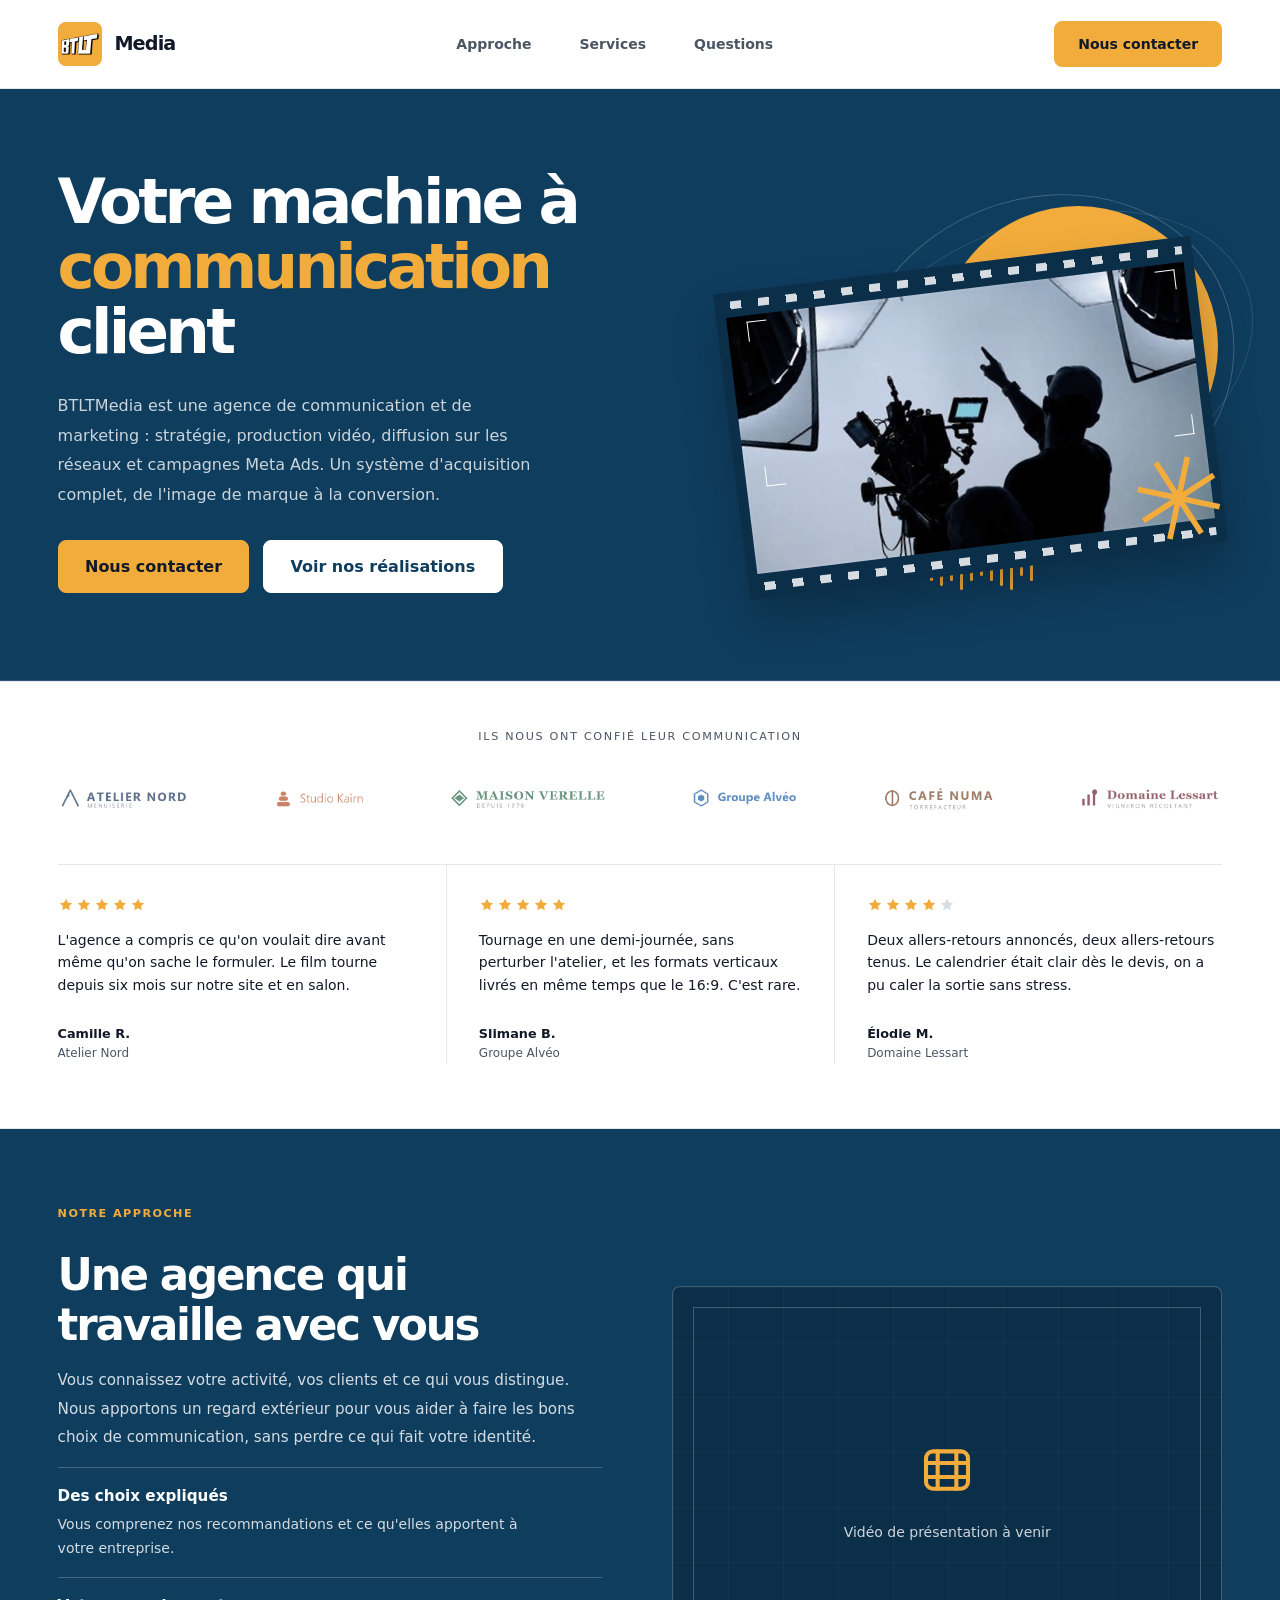
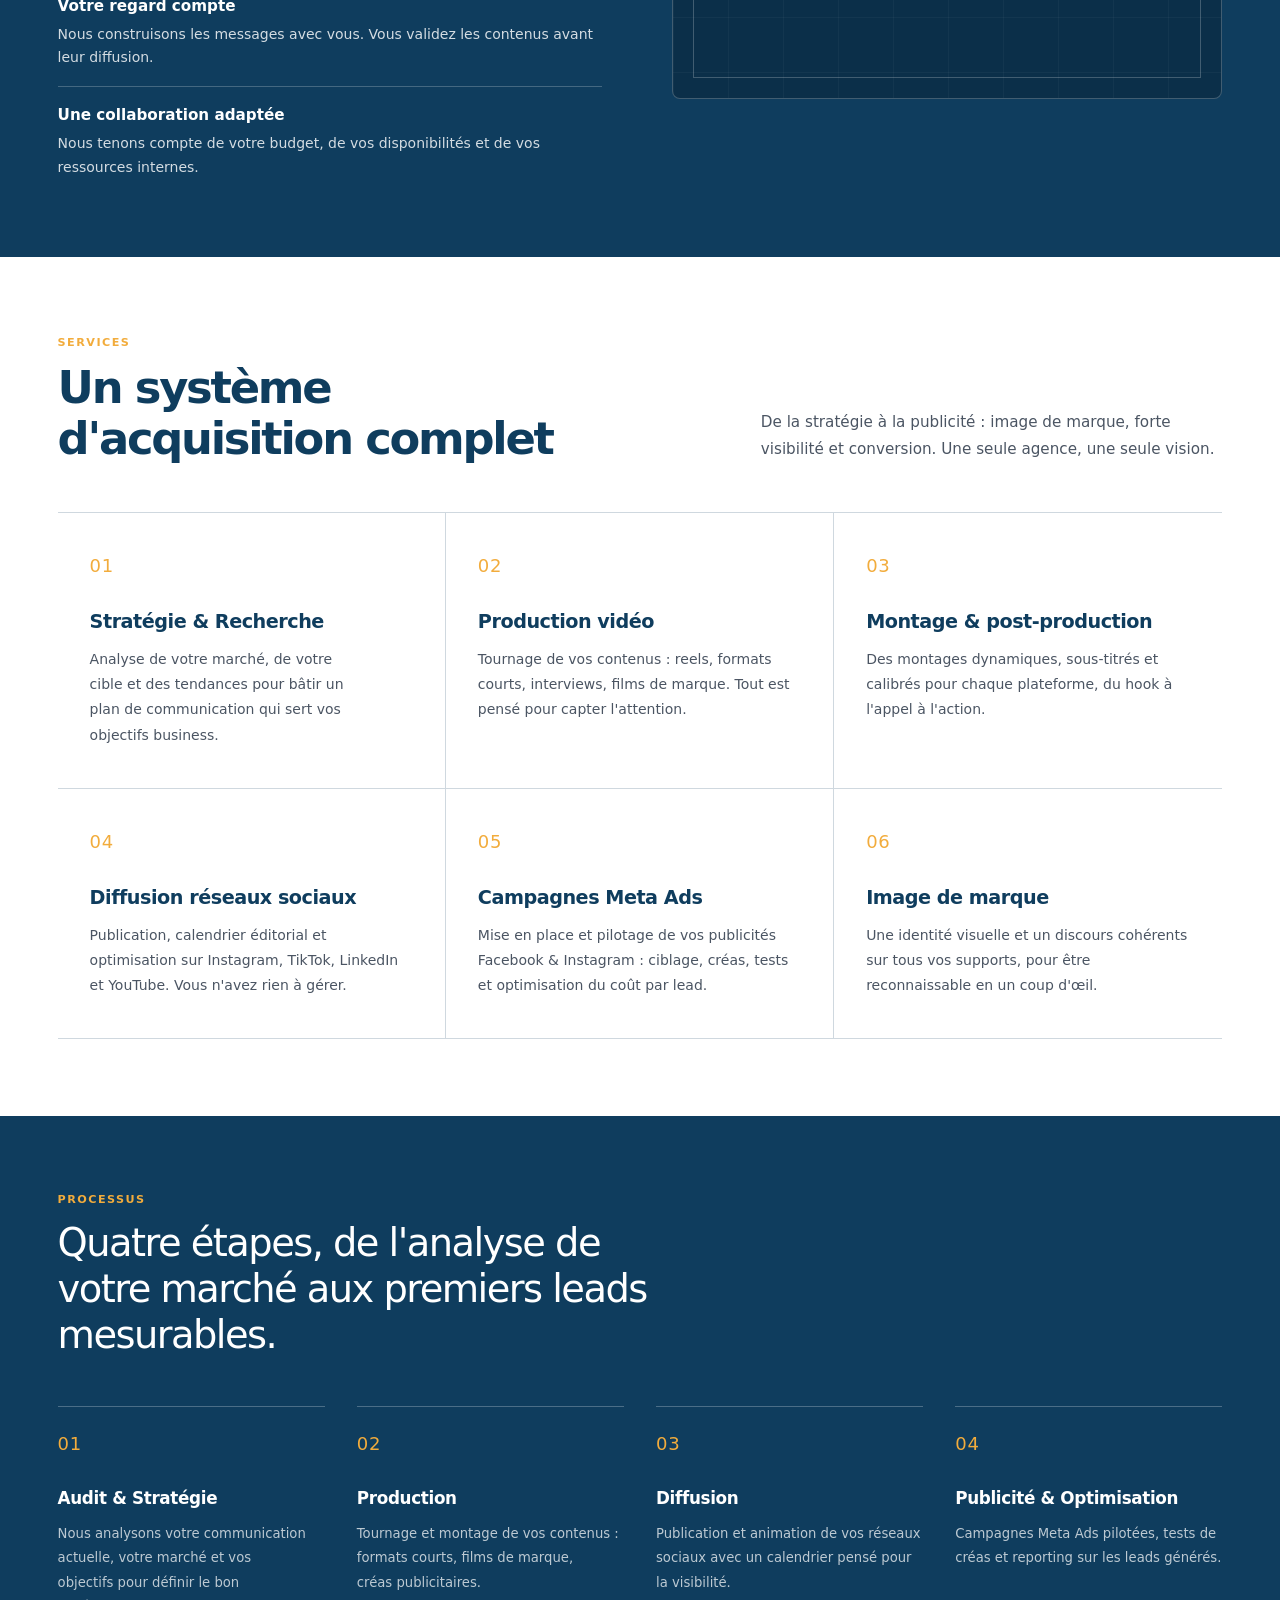
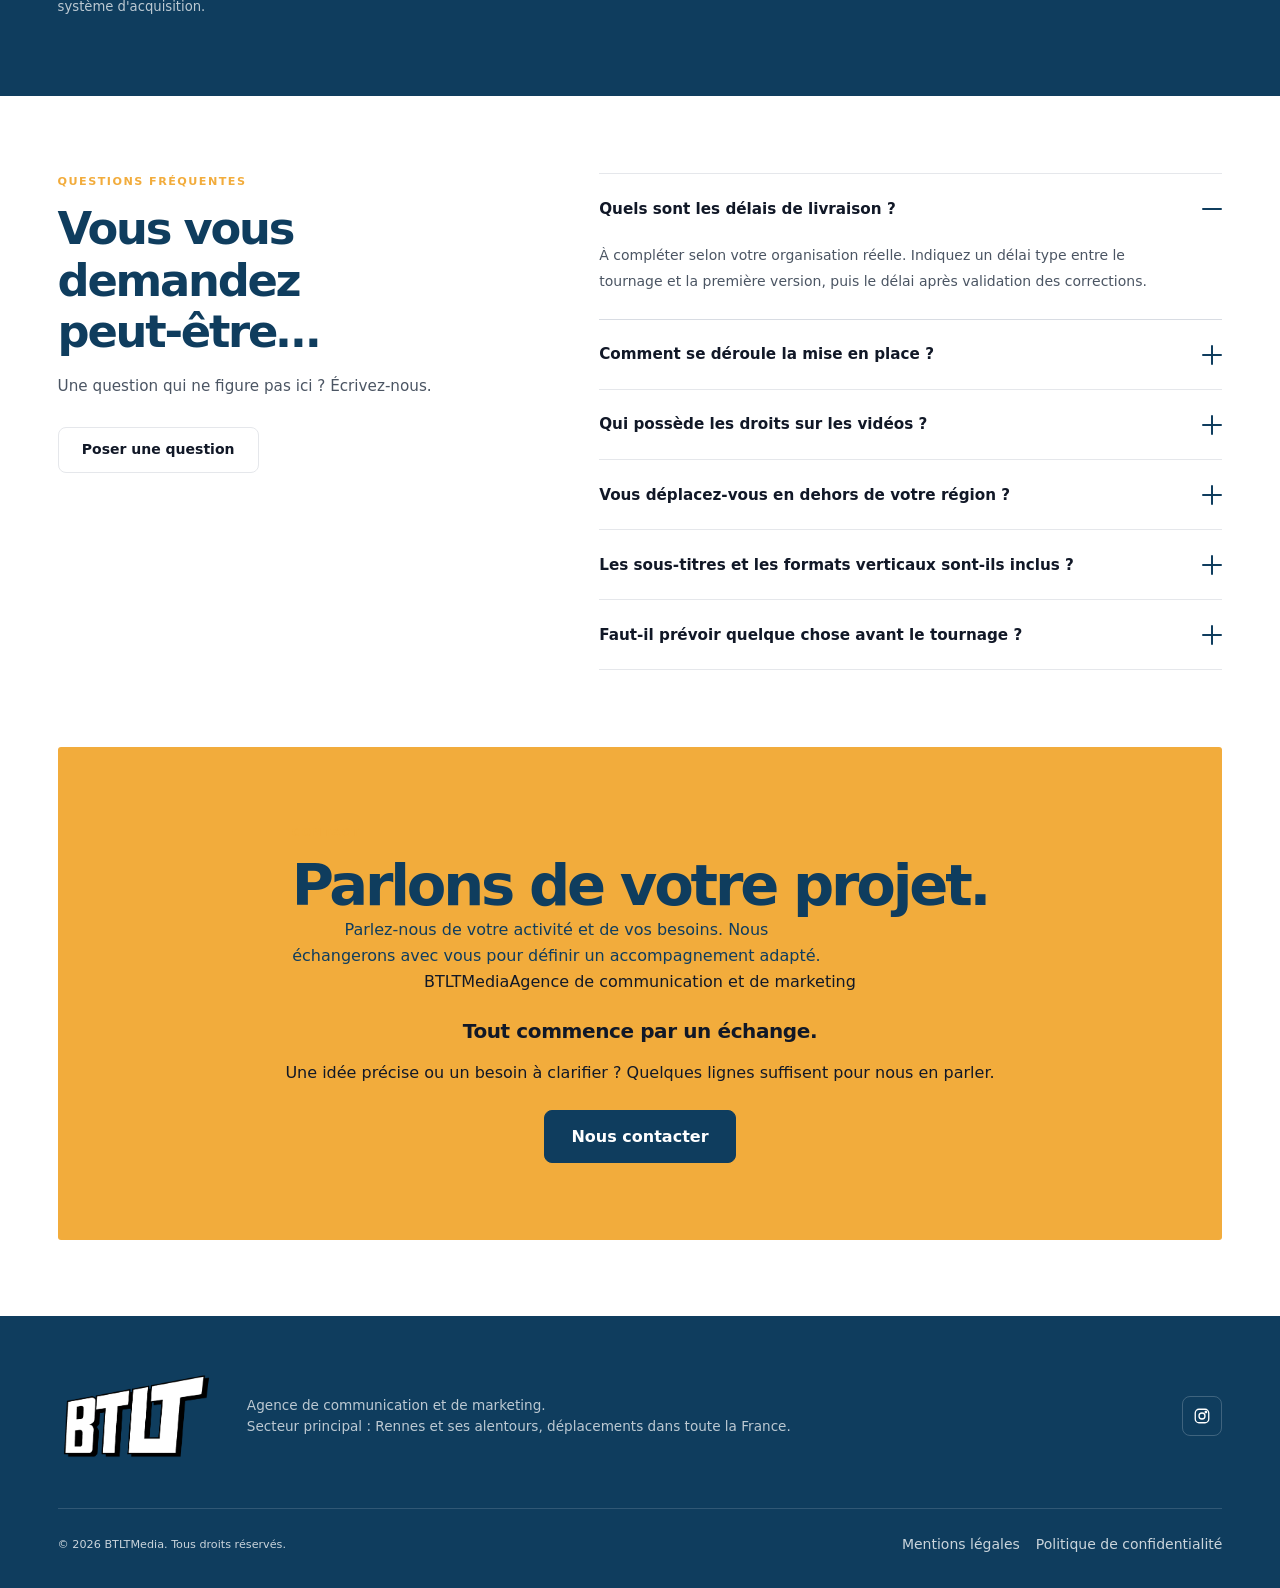
==== commit 4fbfea4a: "Add files via upload" ====
--- a/index.html
+++ b/index.html
@@ -614,13 +614,19 @@
       <div class="container">
         <div class="cta__panel" data-reveal>
 
-          <h2 class="cta__title" id="cta-titre">Parlons de votre projet</h2>
-          <p class="cta__text">
-            Parlez-nous de votre activité et de vos besoins. Nous échangerons
-            avec vous pour définir un accompagnement adapté.
-          </p>
+          <div class="cta__copy">
+            <span class="section__eyebrow">Contact</span>
+            <h2 class="cta__title" id="cta-titre">Parlons de votre <span>projet.</span></h2>
+            <p class="cta__text">
+              Parlez-nous de votre activité et de vos besoins. Nous échangerons
+              avec vous pour définir un accompagnement adapté.
+            </p>
+            <p class="cta__signature">BTLTMedia<span>Agence de communication et de marketing</span></p>
+          </div>
 
           <div class="cta__intro" data-contact-intro>
+            <h3 class="cta__intro-title">Tout commence par un échange.</h3>
+            <p class="cta__intro-text">Une idée précise ou un besoin à clarifier ? Quelques lignes suffisent pour nous en parler.</p>
             <div class="btn-group cta__actions">
               <button
                 class="btn btn--primary btn--lg"
@@ -635,8 +641,10 @@
           </div>
 
           <div class="cta__form-wrapper" id="formulaire-contact" data-contact-panel>
-            <form class="form" data-contact-form>
-
+            <form class="form" data-contact-form aria-label="Votre demande">
+              <fieldset class="form__group">
+                <legend class="form__legend">Vos coordonnées</legend>
+                <p class="form__group-note">Les champs facultatifs sont indiqués.</p>
               <div class="form__row form__row--2">
                 <div class="field">
                   <label class="field__label" for="contact-nom">Nom ou nom de société</label>
@@ -684,6 +692,9 @@
                 </div>
               </div>
 
+              </fieldset>
+              <fieldset class="form__group">
+                <legend class="form__legend">Votre projet</legend>
               <div class="field">
                 <label class="field__label" for="contact-objet">Objet</label>
                 <input
@@ -708,7 +719,8 @@
                 ></textarea>
               </div>
 
-              <div class="field">
+              </fieldset>
+              <div class="field form__consent">
                 <label class="checkbox" for="contact-consentement">
                   <input class="checkbox__input" type="checkbox" id="contact-consentement" name="consentement" required>
                   <span>
@@ -727,6 +739,7 @@
               <p class="form__note">
                 Vos informations ne servent qu'à répondre à votre demande et ne
                 sont transmises à personne.
+                <a href="politique-de-confidentialite.html">Politique de confidentialité</a>
               </p>
 
             </form>
@@ -776,7 +789,6 @@
         <ul class="footer__legal">
           <li><a class="footer__link" href="mentions-legales.html">Mentions légales</a></li>
           <li><a class="footer__link" href="politique-de-confidentialite.html">Politique de confidentialité</a></li>
-          <li><a class="footer__link" href="conditions-generales-de-vente.html">Conditions générales de vente</a></li>
         </ul>
       </div>
 
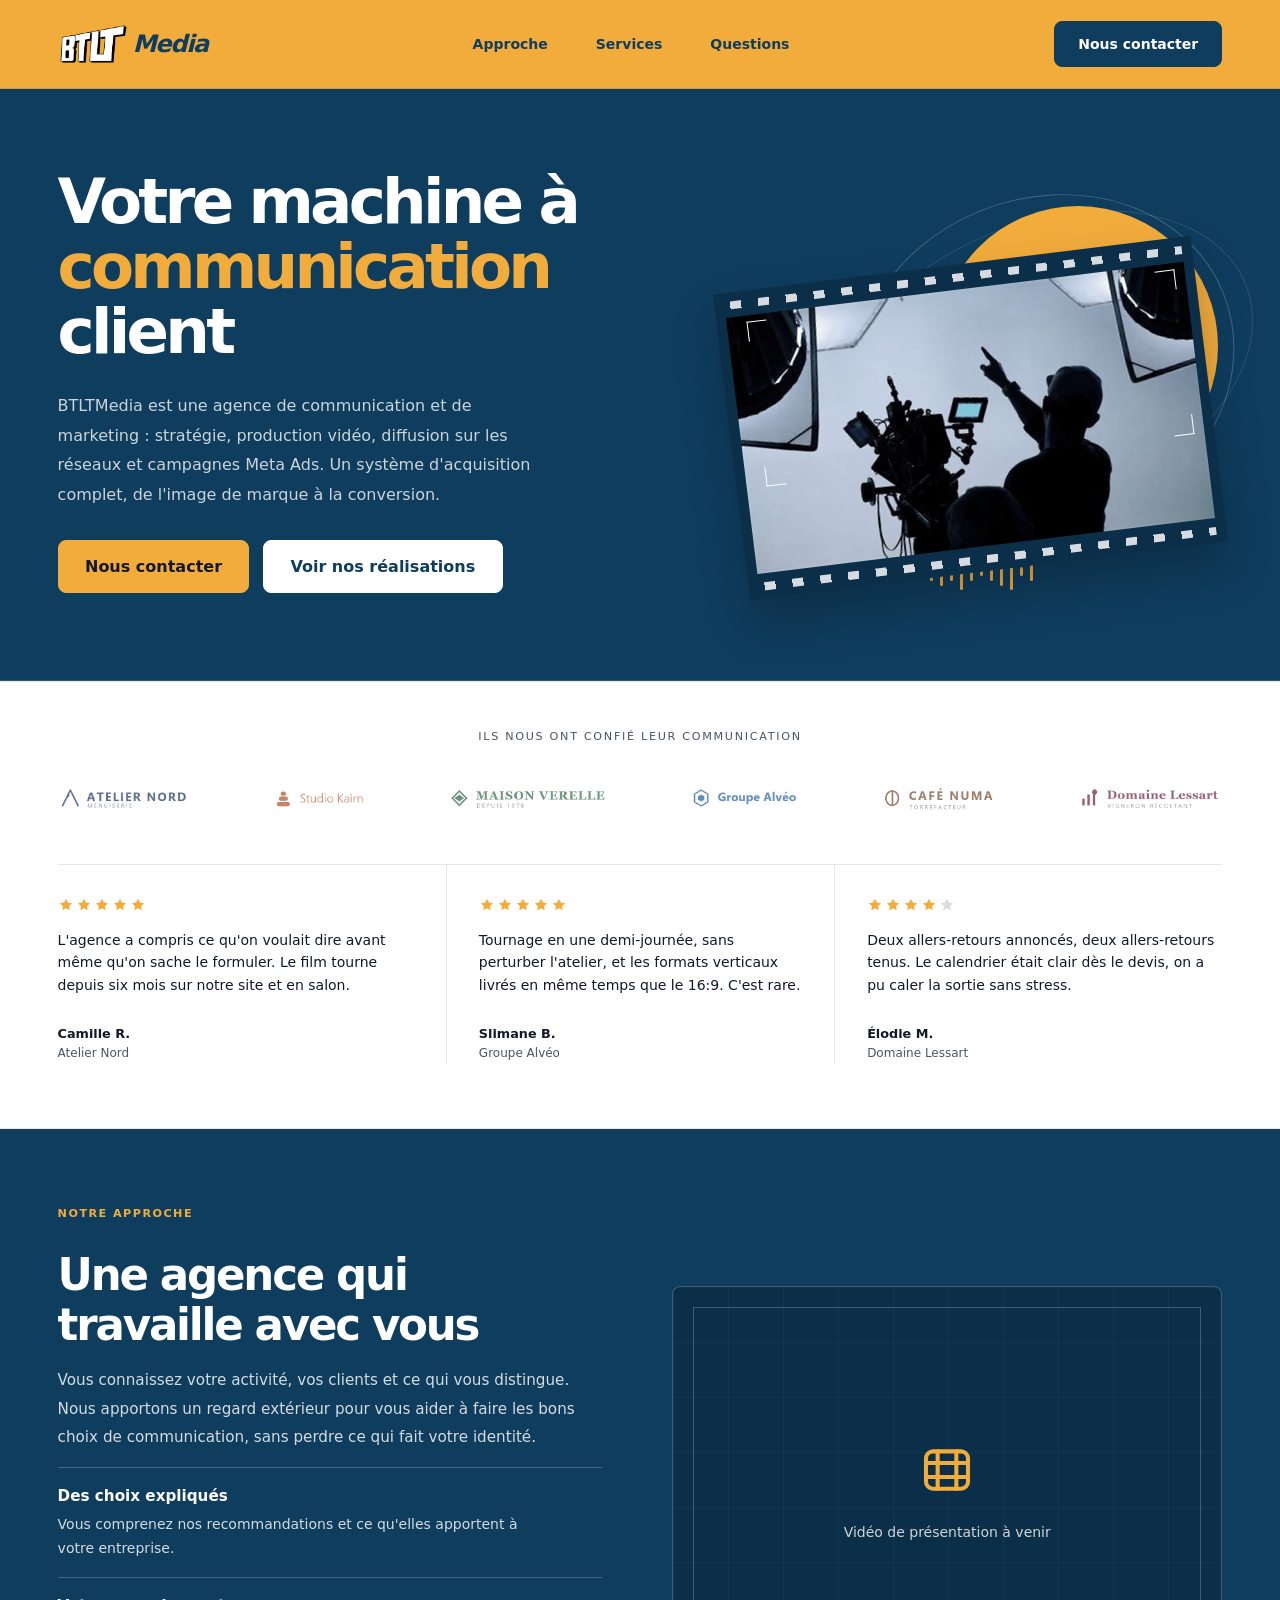
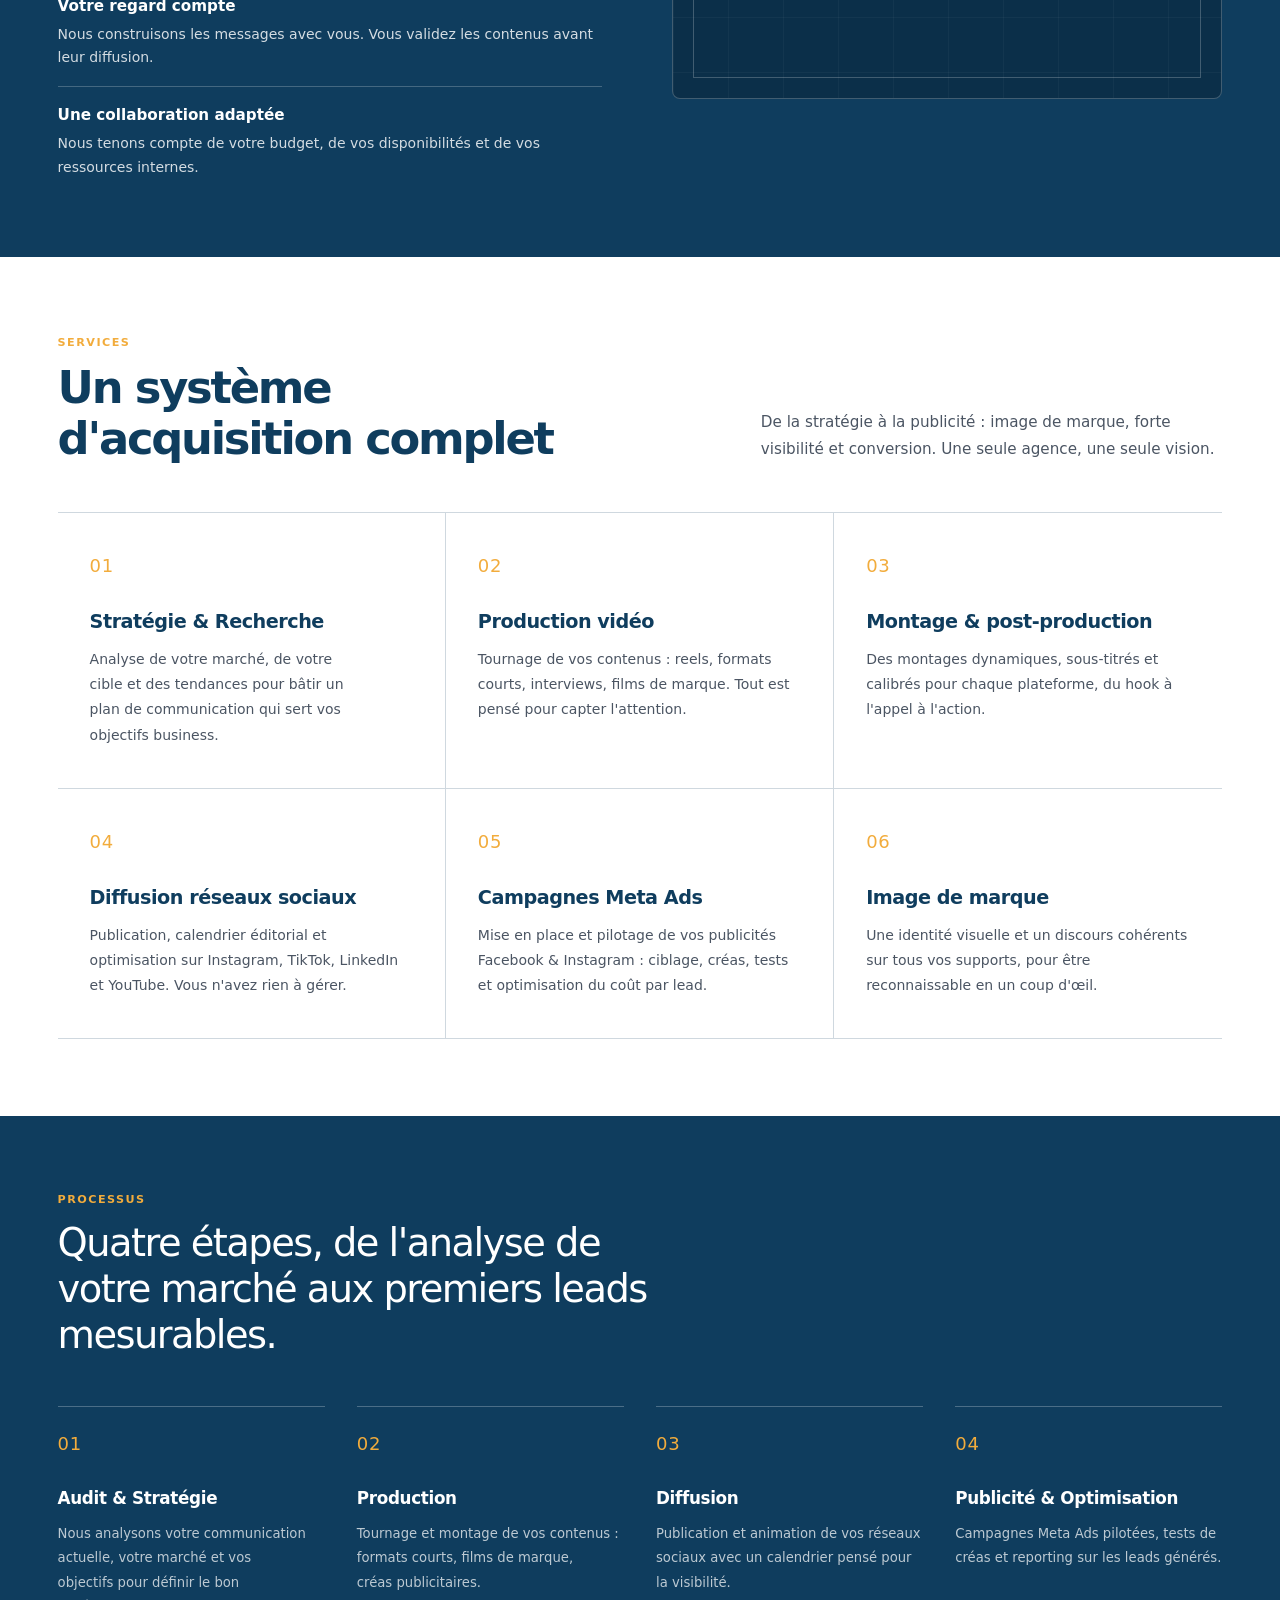
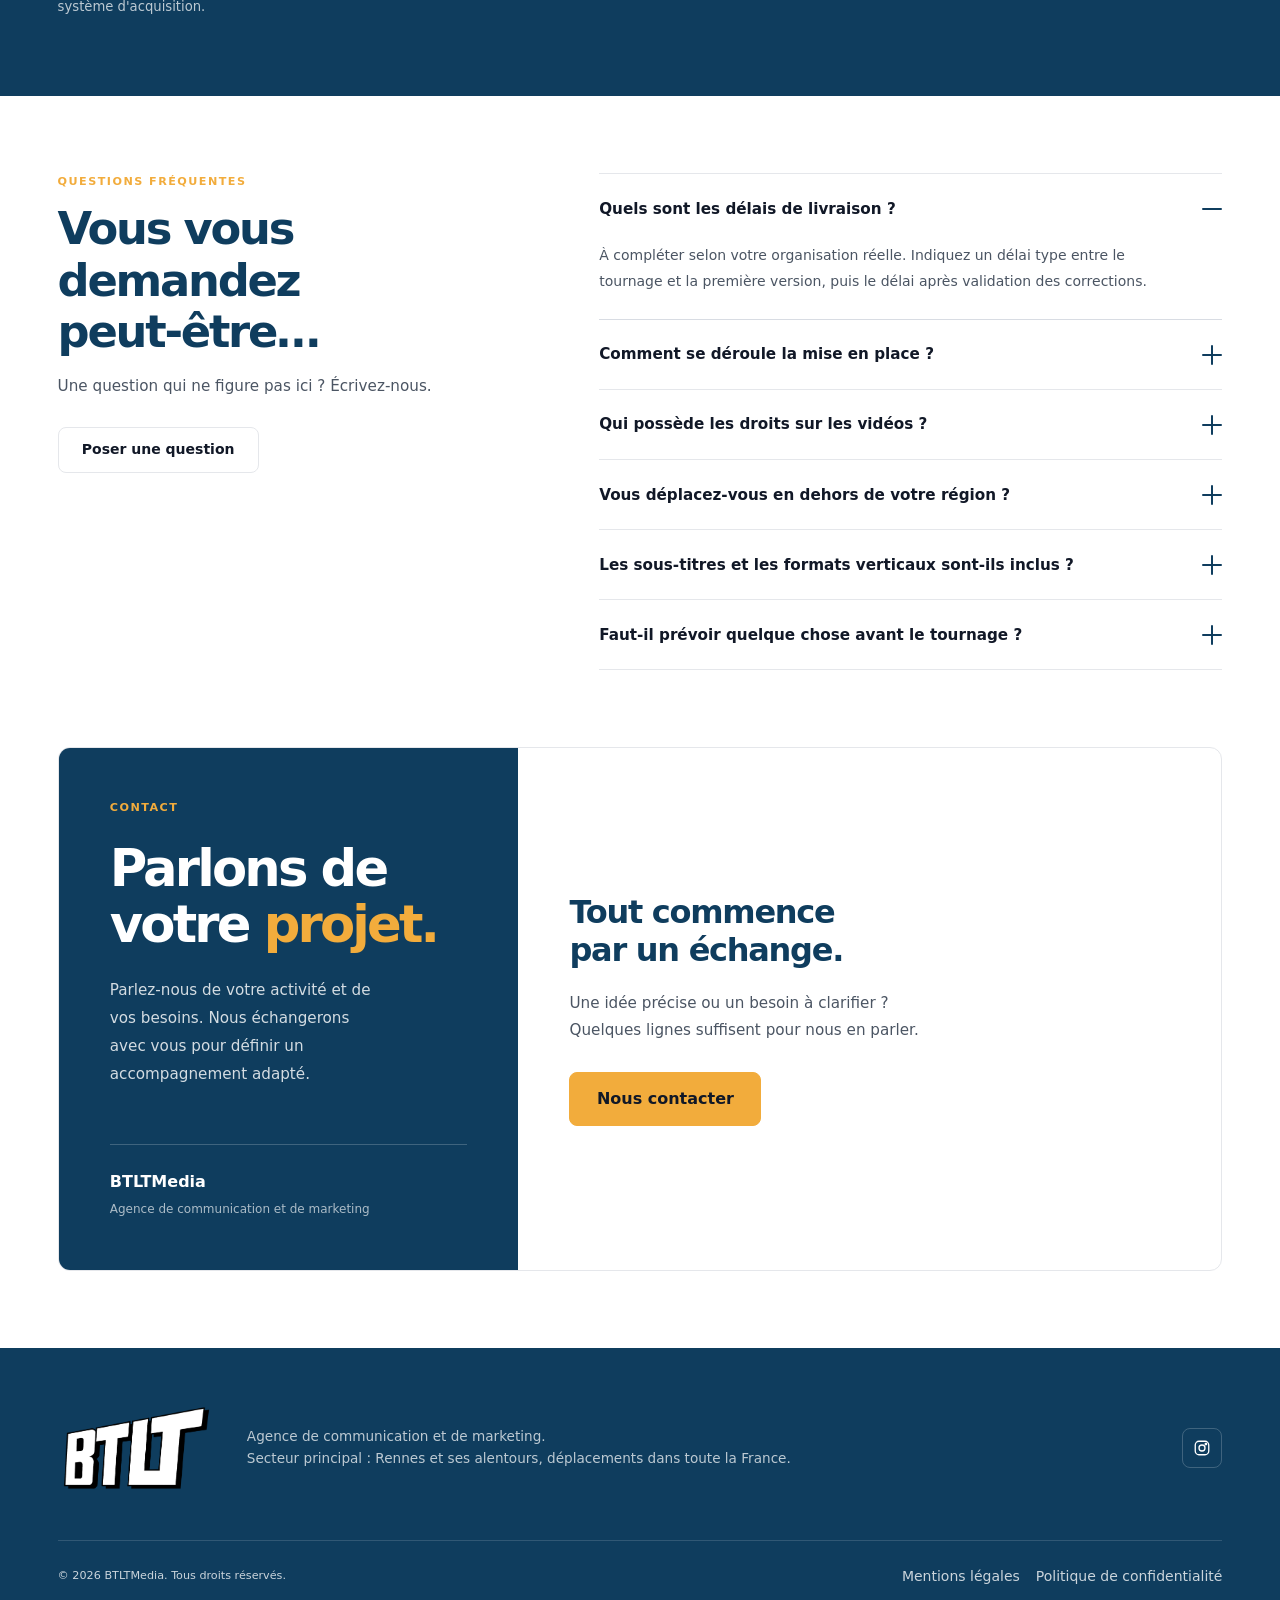
==== commit 9e5a862d: "Add files via upload" ====
--- a/index.html
+++ b/index.html
@@ -102,7 +102,7 @@
     <div class="container header__inner">
 
       <a class="brand" href="#" aria-label="BTLTMedia, retour en haut de page">
-        <img class="brand__logo" src="assets/img/logo-btlt-carre.png" alt="" width="1024" height="1024">
+        <img class="brand__logo" src="assets/img/logo-btlt-blanc.png" alt="" width="906" height="507">
         <span class="brand__name">Media</span>
       </a>
 
@@ -187,7 +187,6 @@
             <div class="hero-art__perforations"></div>
           </div>
           <div class="hero-art__viewfinder"><i></i><i></i><i></i><i></i></div>
-          <div class="hero-art__asterisk">✳</div>
           <div class="hero-art__timeline"><i></i><i></i><i></i><i></i><i></i><i></i><i></i><i></i><i></i><i></i><i></i><i></i></div>
         </div>
 
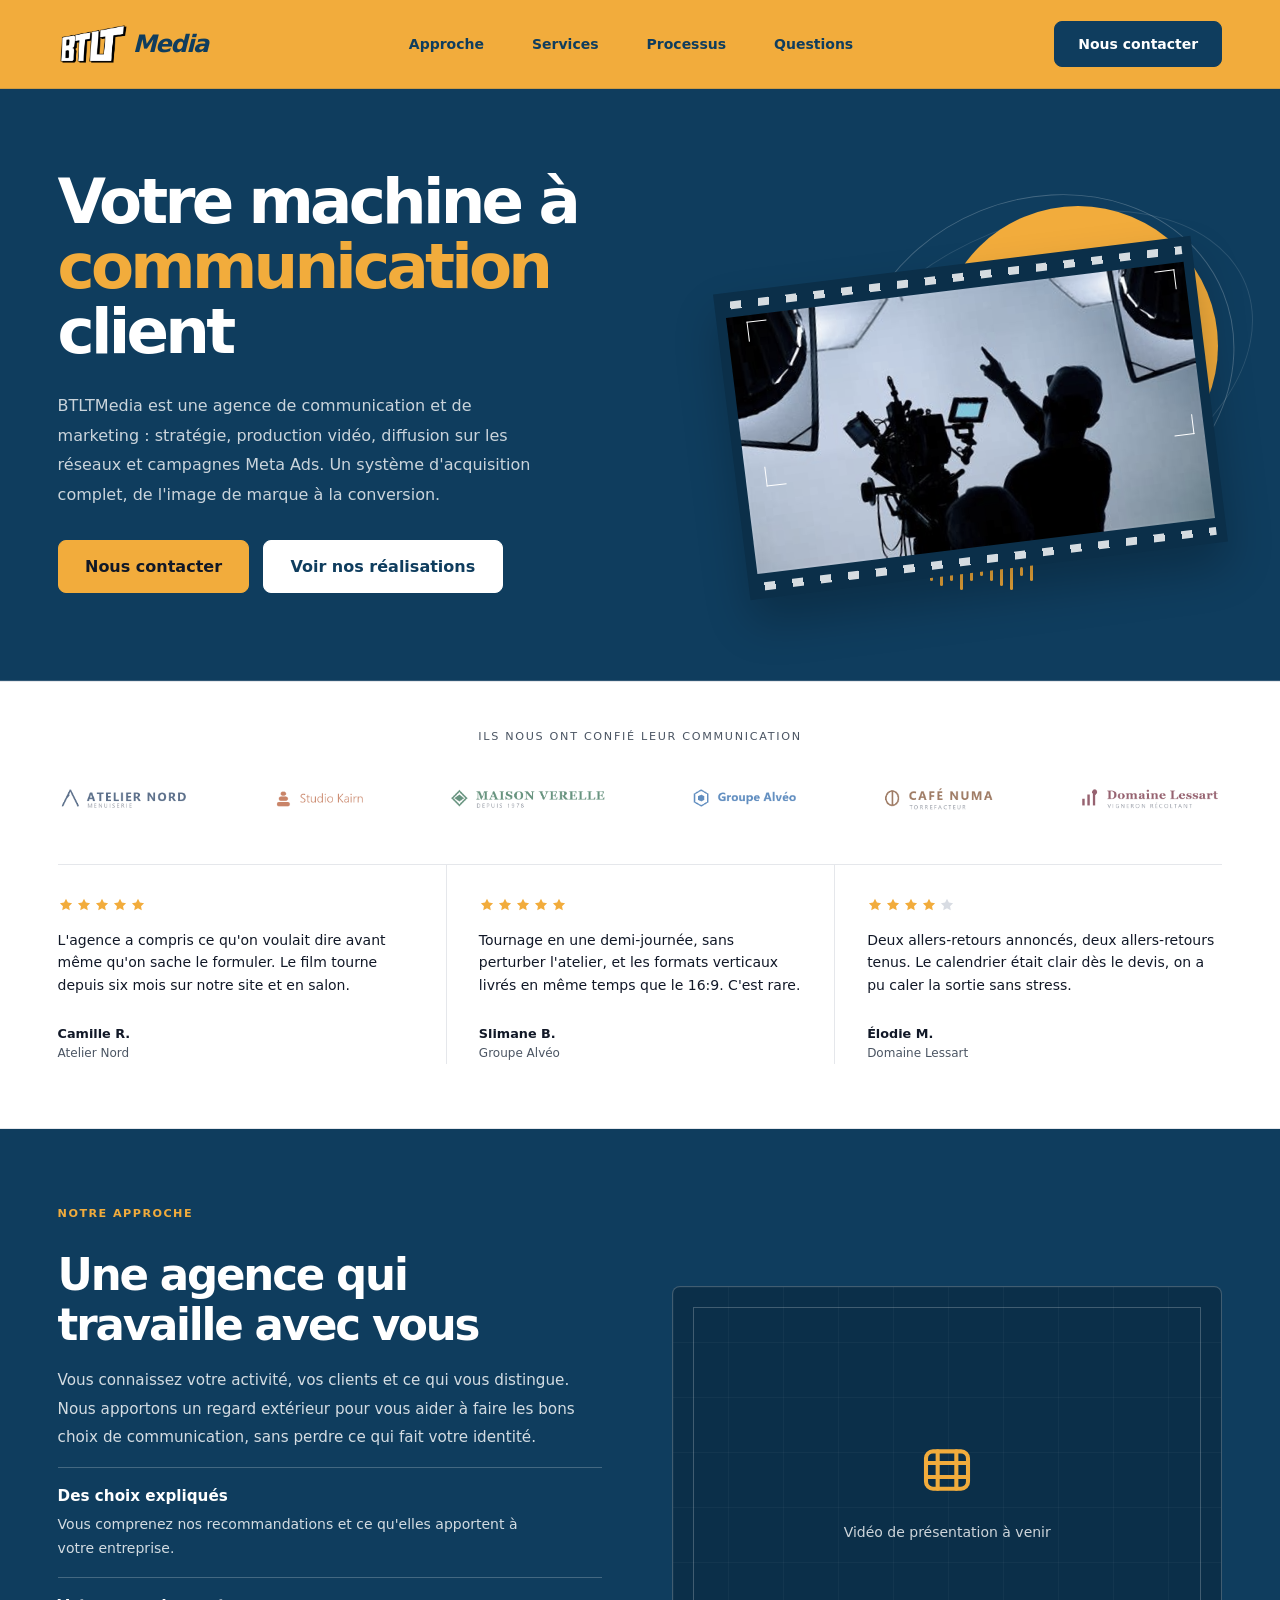
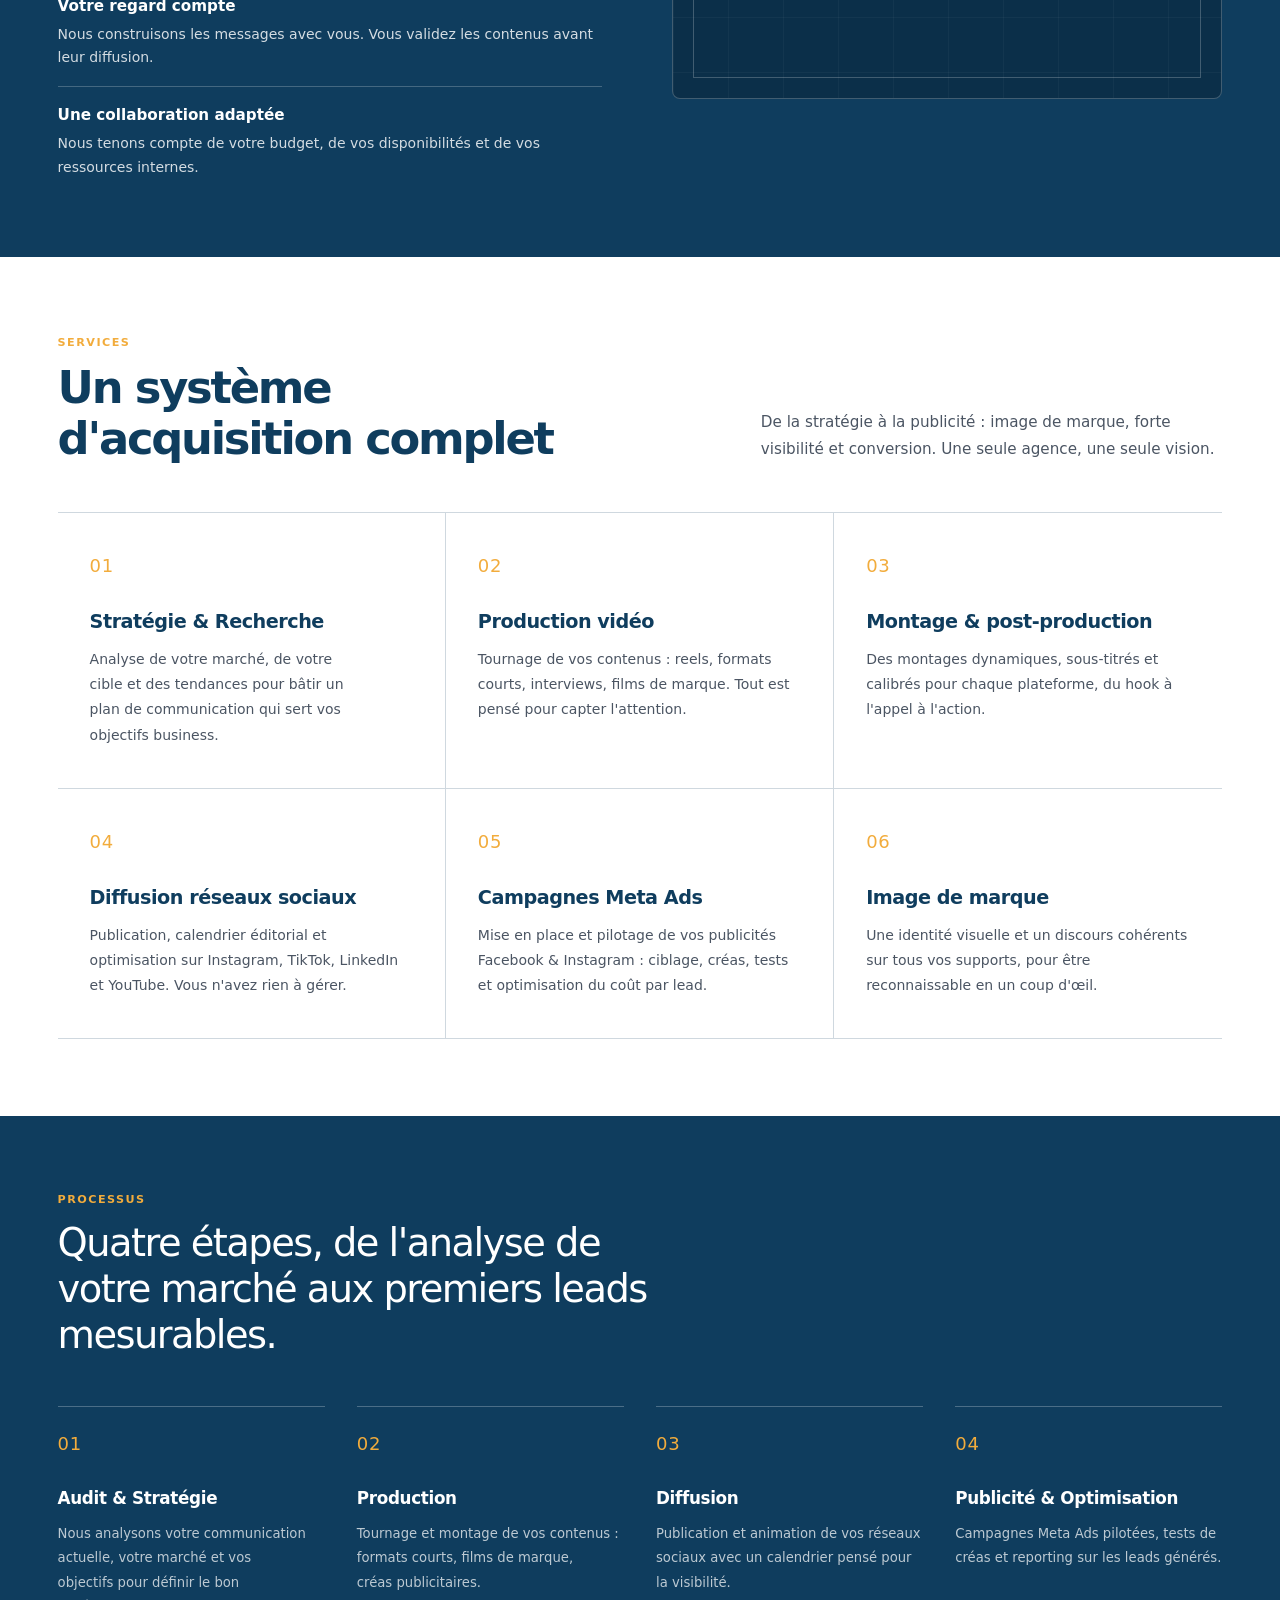
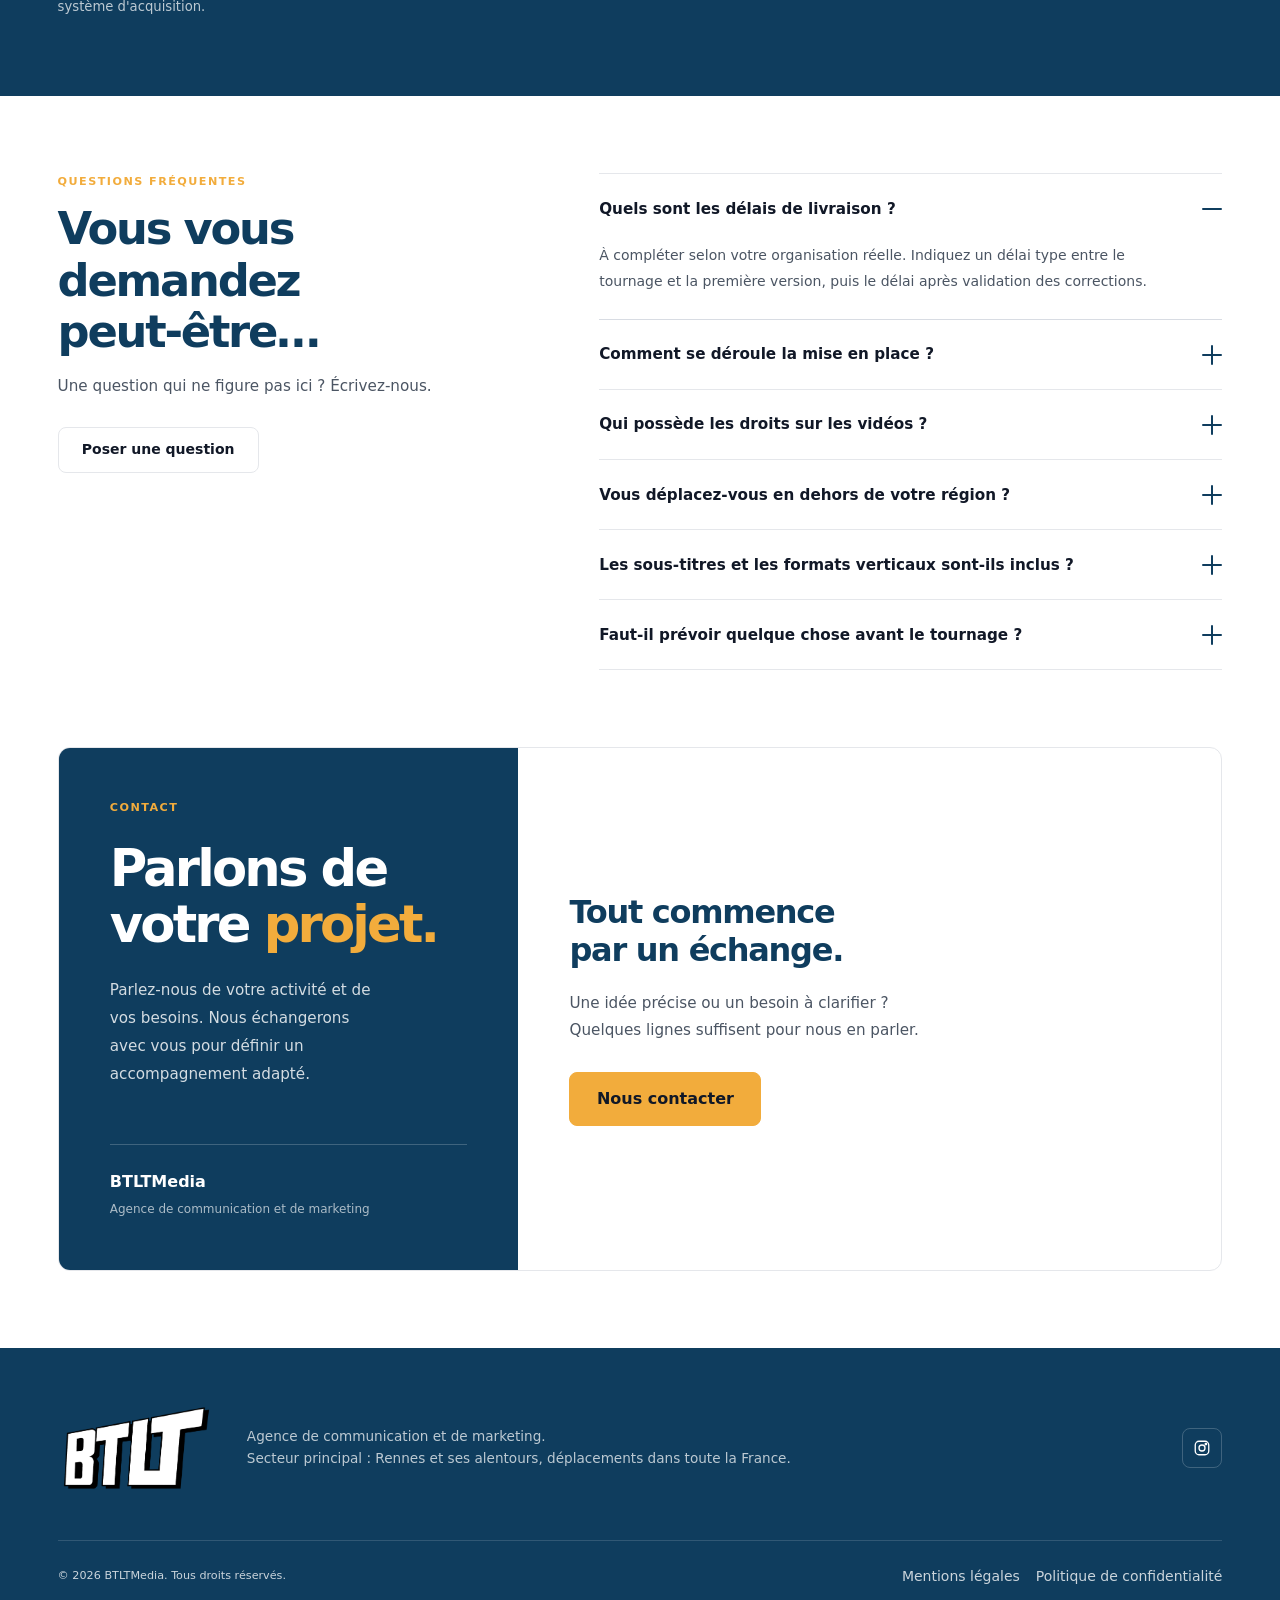
==== commit c6628098: "Add files via upload" ====
--- a/index.html
+++ b/index.html
@@ -114,6 +114,7 @@
         <ul class="nav__list">
           <li><a class="nav__link" href="#approche">Approche</a></li>
           <li><a class="nav__link" href="#prestations">Services</a></li>
+          <li><a class="nav__link" href="#processus">Processus</a></li>
           <li><a class="nav__link" href="#faq">Questions</a></li>
         </ul>
       </nav>
@@ -141,6 +142,7 @@
           <ul class="mobile-menu__list">
             <li><a class="mobile-menu__link" href="#approche">Approche</a></li>
             <li><a class="mobile-menu__link" href="#prestations">Services</a></li>
+            <li><a class="mobile-menu__link" href="#processus">Processus</a></li>
             <li><a class="mobile-menu__link" href="#faq">Questions</a></li>
           </ul>
         </nav>
@@ -434,9 +436,7 @@
     <!-- =========================================================
          6. PROCESSUS (4 étapes)
 
-         Volontairement absente de la navigation : c'est une section
-         de réassurance, pas une destination. On la lit en passant,
-         entre l'offre et les objections.
+         Accessible depuis les navigations principale et mobile.
          ========================================================= -->
     <section class="section" id="processus" aria-labelledby="processus-titre">
       <div class="container">
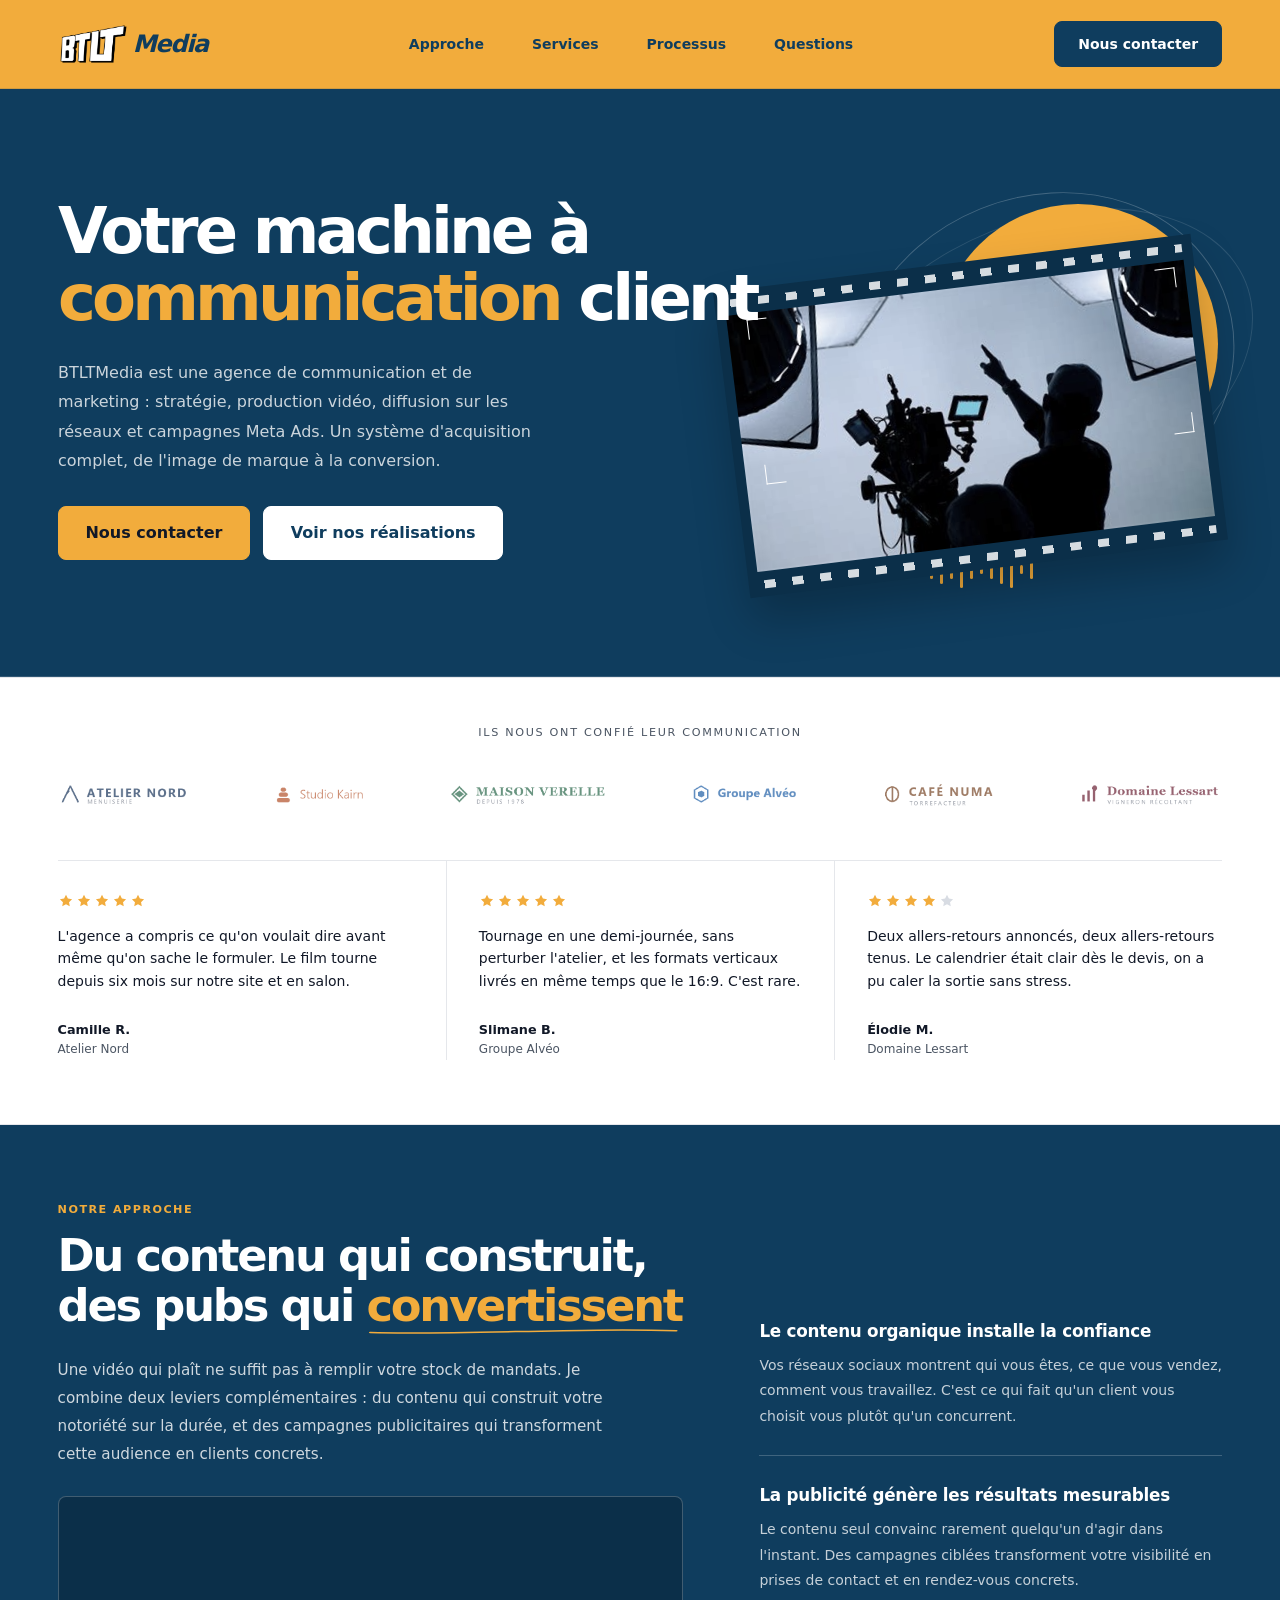
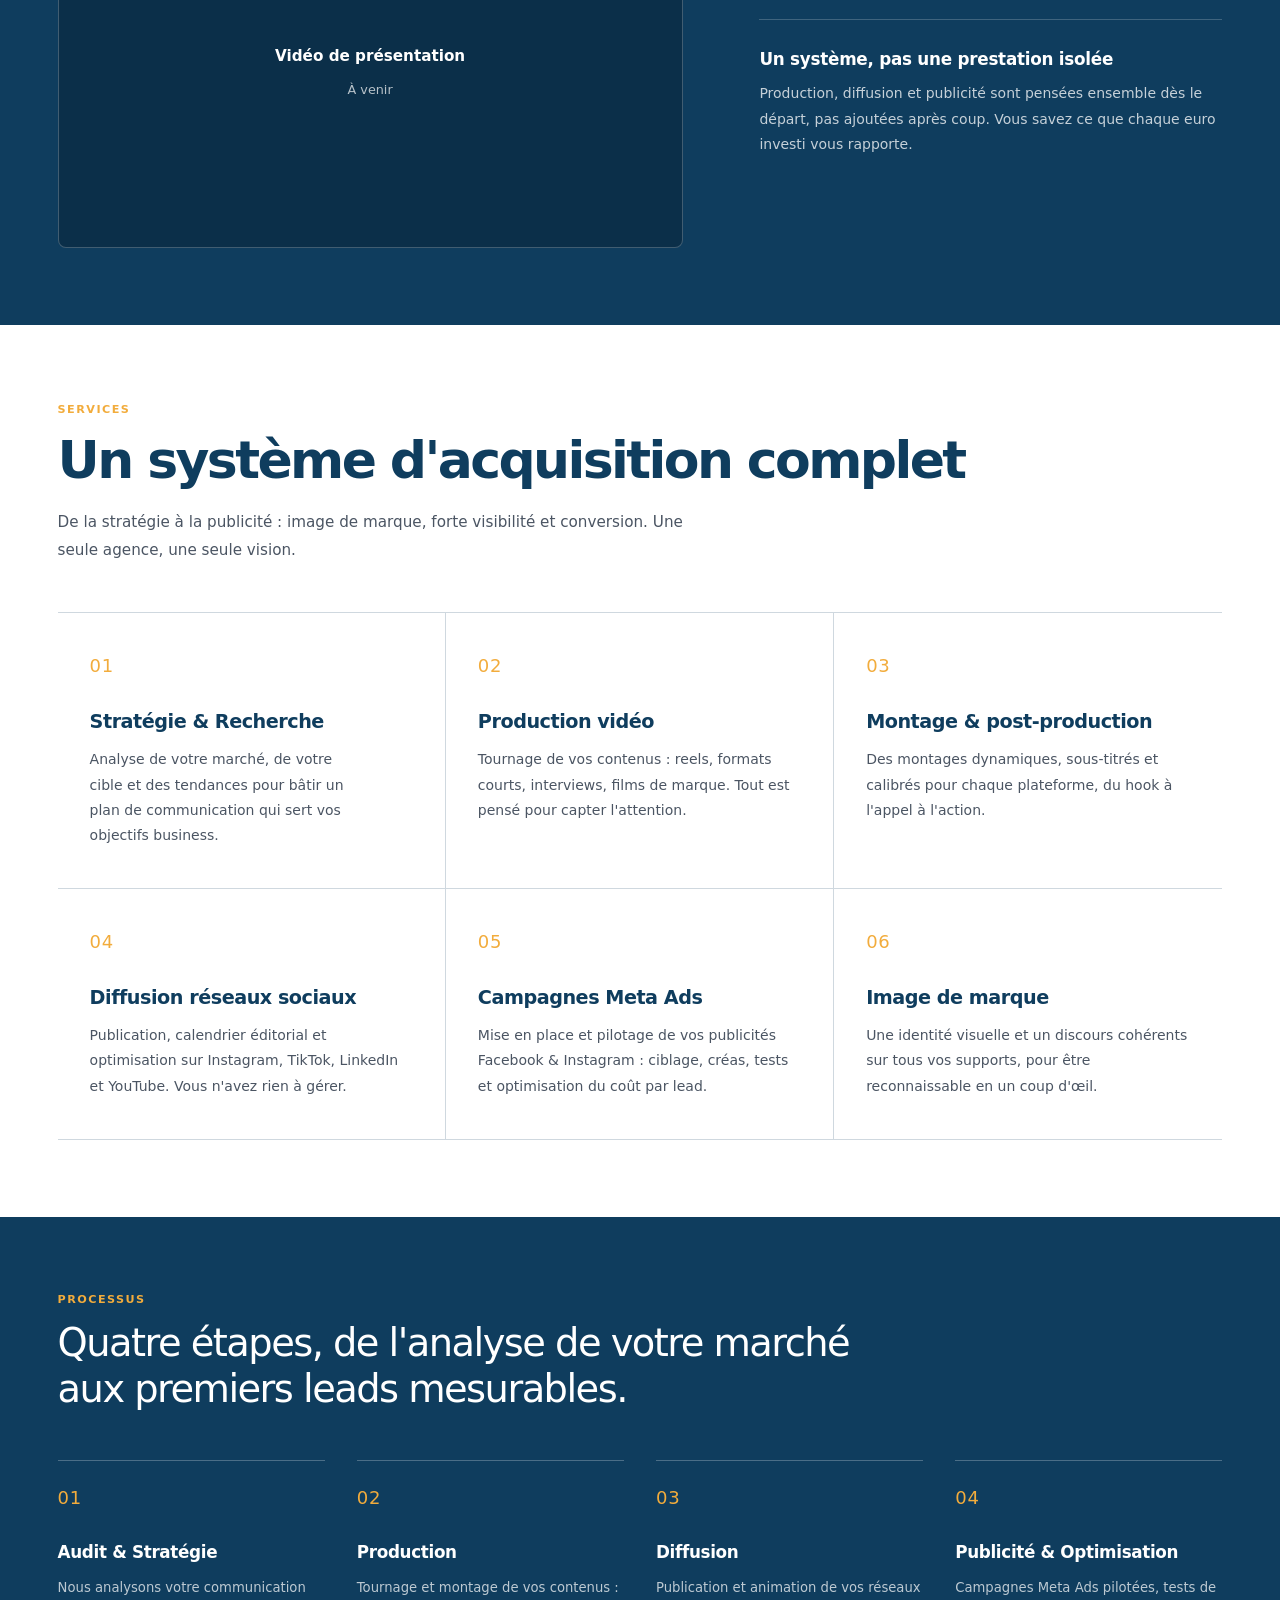
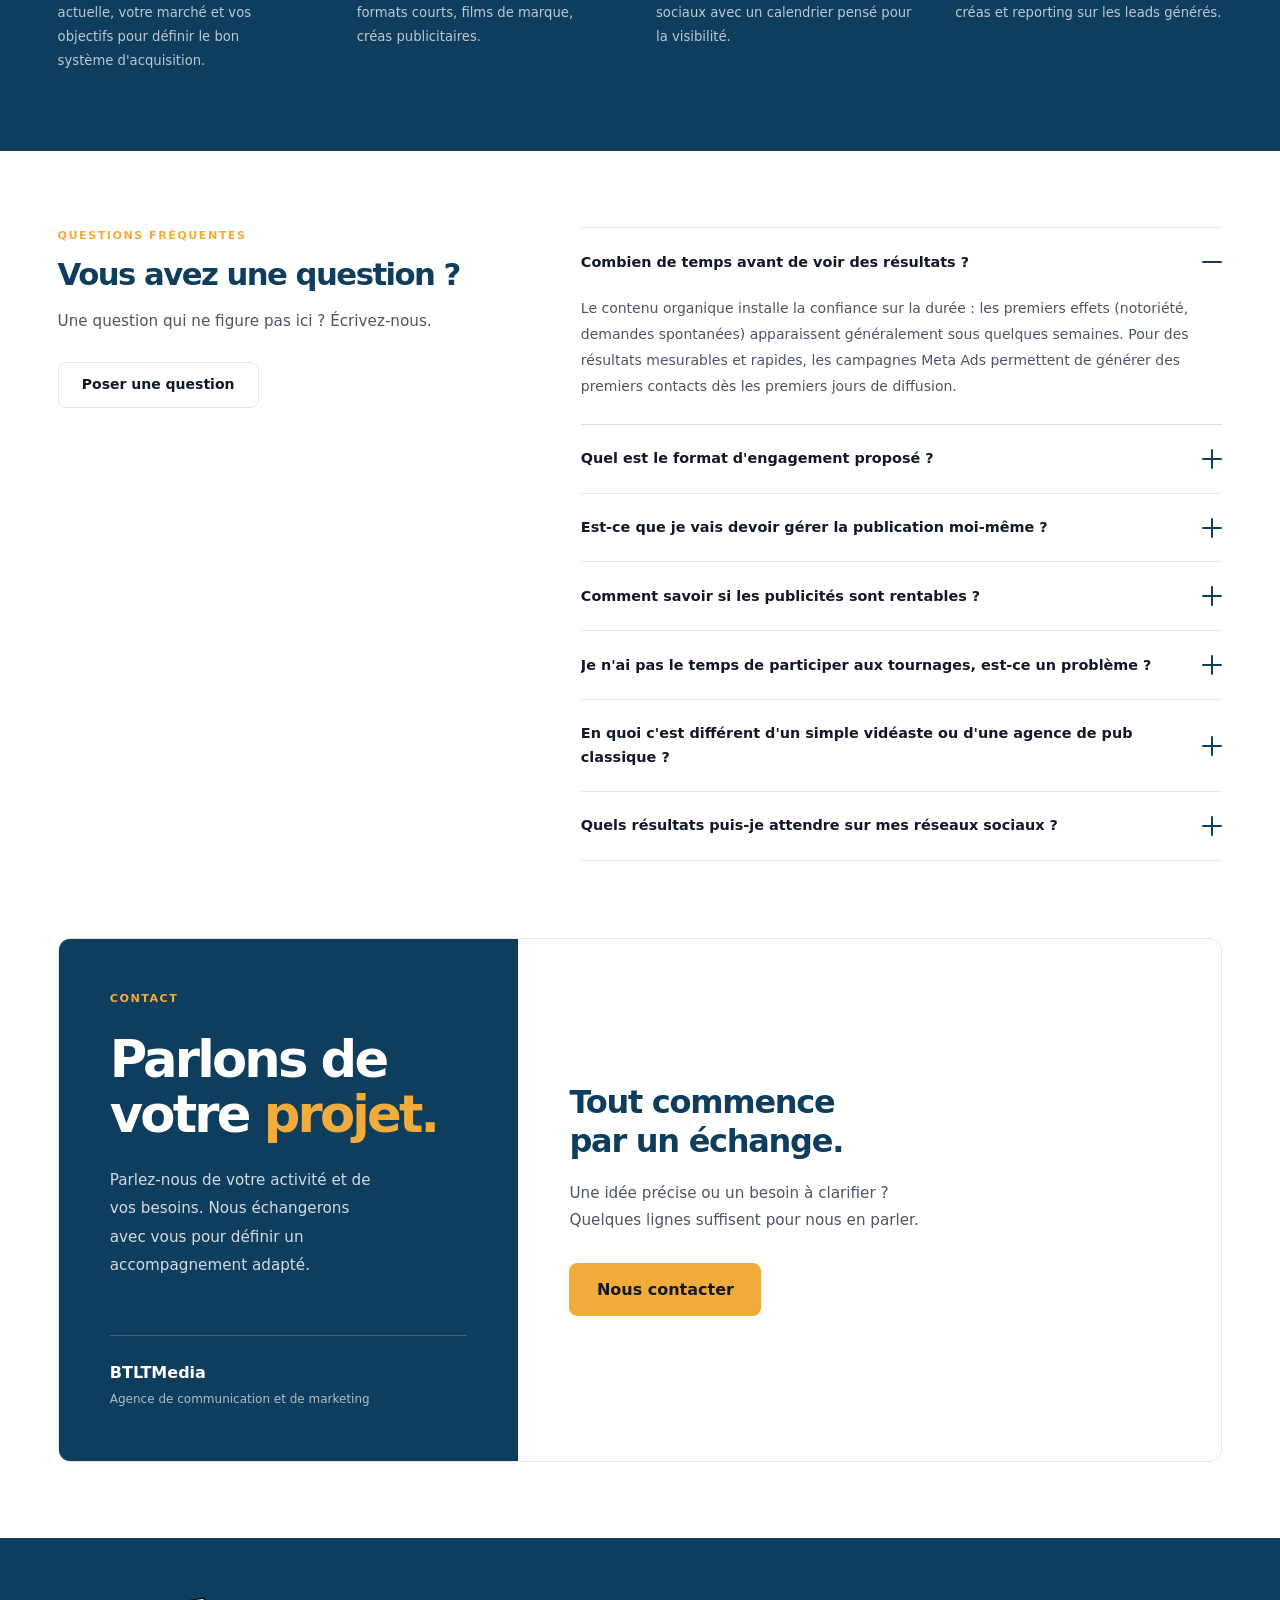
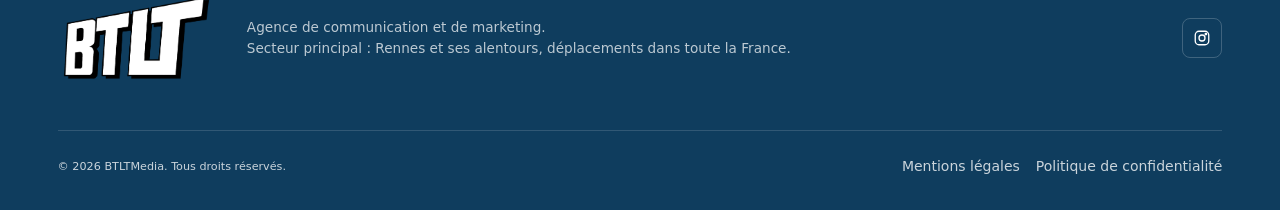
==== commit 19f617d7: "Add files via upload" ====
--- a/index.html
+++ b/index.html
@@ -162,7 +162,10 @@
       <div class="container hero__inner">
 
         <div class="hero__content" data-reveal>
-          <h1 class="hero__title" id="hero-titre">Votre machine à <span class="hero__highlight">communication</span> client</h1>
+          <h1 class="hero__title" id="hero-titre">
+            <span class="hero__title-line">Votre machine à</span>
+            <span class="hero__title-line"><span class="hero__highlight">communication</span> client</span>
+          </h1>
 
           <p class="hero__subtitle">
             BTLTMedia est une agence de communication et de marketing :
@@ -314,40 +317,54 @@
     </section>
 
     <!-- =========================================================
-         4. APPROCHE (collaboration avec l’agence)
+         4. APPROCHE (contenu organique et publicité)
          ========================================================= -->
     <section class="section" id="approche" aria-labelledby="approche-titre">
       <div class="container">
-        <div class="split" data-reveal>
-          <div class="split__content">
-            <span class="section__eyebrow">Notre approche</span>
-            <h2 class="split__title" id="approche-titre">Une agence qui travaille avec vous</h2>
-            <p class="split__text">
-              Vous connaissez votre activité, vos clients et ce qui vous distingue.
-              Nous apportons un regard extérieur pour vous aider à faire les bons
-              choix de communication, sans perdre ce qui fait votre identité.
-            </p>
-            <ul class="approach-principles">
-              <li>
-                <strong>Des choix expliqués</strong>
-                <p>Vous comprenez nos recommandations et ce qu'elles apportent à votre entreprise.</p>
-              </li>
-              <li>
-                <strong>Votre regard compte</strong>
-                <p>Nous construisons les messages avec vous. Vous validez les contenus avant leur diffusion.</p>
-              </li>
-              <li>
-                <strong>Une collaboration adaptée</strong>
-                <p>Nous tenons compte de votre budget, de vos disponibilités et de vos ressources internes.</p>
-              </li>
-            </ul>
+        <div class="approach-layout">
+          <div class="approach-presentation">
+            <div class="section__header approach-heading" data-reveal>
+              <span class="section__eyebrow">Notre approche</span>
+              <h2 class="section__title approach-heading__title" id="approche-titre">
+                <span class="approach-heading__line">Du contenu qui construit,</span>
+                <span class="approach-heading__line">des pubs qui <span class="approach-ink approach-ink--accent">convertissent<svg viewBox="0 0 300 18" preserveAspectRatio="none" aria-hidden="true" focusable="false"><path d="M4 11 C91 15 203 3 295 8"/></svg></span></span>
+              </h2>
+              <p class="approach-heading__intro">
+                Une vidéo qui plaît ne suffit pas à remplir votre stock de mandats.
+                Je combine deux leviers complémentaires : du contenu qui construit
+                votre notoriété sur la durée, et des campagnes publicitaires qui
+                transforment cette audience en clients concrets.
+              </p>
+            </div>
+
+            <div class="video-frame approach-video" data-reveal>
+              <div class="video-frame__body">
+                <span class="video-frame__label">Vidéo de présentation</span>
+                <span class="video-frame__hint">À venir</span>
+              </div>
+            </div>
           </div>
-          <div class="video-frame">
-            <div class="video-frame__body">
-              <svg class="video-frame__icon" aria-hidden="true" focusable="false"><use href="#icon-film"></use></svg>
-              <span class="video-frame__label">Vidéo de présentation à venir</span>
-            </div>
-          </div>
+
+          <ul class="approach-principles" data-reveal>
+            <li>
+              <div>
+                <h3>Le contenu organique installe la confiance</h3>
+                <p>Vos réseaux sociaux montrent qui vous êtes, ce que vous vendez, comment vous travaillez. C'est ce qui fait qu'un client vous choisit vous plutôt qu'un concurrent.</p>
+              </div>
+            </li>
+            <li>
+              <div>
+                <h3>La publicité génère les résultats mesurables</h3>
+                <p>Le contenu seul convainc rarement quelqu'un d'agir dans l'instant. Des campagnes ciblées transforment votre visibilité en prises de contact et en rendez-vous concrets.</p>
+              </div>
+            </li>
+            <li>
+              <div>
+                <h3>Un système, pas une prestation isolée</h3>
+                <p>Production, diffusion et publicité sont pensées ensemble dès le départ, pas ajoutées après coup. Vous savez ce que chaque euro investi vous rapporte.</p>
+              </div>
+            </li>
+          </ul>
         </div>
       </div>
     </section>
@@ -448,8 +465,8 @@
                document. -->
           <h2 class="section__eyebrow" id="processus-titre">Processus</h2>
           <p class="section__subtitle">
-            Quatre étapes, de l'analyse de votre marché aux premiers leads
-            mesurables.
+            <span class="process-intro__line">Quatre étapes, de l'analyse de votre marché</span>
+            <span class="process-intro__line">aux premiers leads mesurables.</span>
           </p>
         </div>
 
@@ -499,7 +516,7 @@
 
         <div class="section__header section__header--center" data-reveal>
           <span class="section__eyebrow">Questions fréquentes</span>
-          <h2 class="section__title" id="faq-titre">Vous vous demandez peut-être…</h2>
+          <h2 class="section__title" id="faq-titre">Vous avez une question ?</h2>
           <p class="section__subtitle">
             Une question qui ne figure pas ici ? Écrivez-nous.
           </p>
@@ -509,84 +526,84 @@
 
           <details class="accordion__item" open>
             <summary class="accordion__trigger">
-              Quels sont les délais de livraison ?
+              <span class="accordion__question">Combien de temps avant de voir des résultats&nbsp;?</span>
               <span class="accordion__indicator" aria-hidden="true"></span>
             </summary>
             <div class="accordion__panel">
               <p>
-                À compléter selon votre organisation réelle. Indiquez un délai
-                type entre le tournage et la première version, puis le délai
-                après validation des corrections.
+                Le contenu organique installe la confiance sur la durée : les premiers effets (notoriété, demandes spontanées) apparaissent généralement sous quelques semaines. Pour des résultats mesurables et rapides, les campagnes Meta Ads permettent de générer des premiers contacts dès les premiers jours de diffusion.
               </p>
             </div>
           </details>
 
           <details class="accordion__item">
             <summary class="accordion__trigger">
-              Comment se déroule la mise en place ?
+              <span class="accordion__question">Quel est le format d'engagement proposé&nbsp;?</span>
               <span class="accordion__indicator" aria-hidden="true"></span>
             </summary>
             <div class="accordion__panel">
               <p>
-                Tout part d'un premier échange sur votre besoin. Nous revenons
-                ensuite vers vous avec une proposition détaillant le temps de
-                préparation, les journées de tournage, le montage et les
-                formats livrés.
+                L'objectif est de construire un accompagnement sur le long terme (6 mois à 1 an), pour laisser le temps aux stratégies de contenu et de publicité de porter leurs fruits. Une première prestation sans engagement peut être proposée selon les situations, pour juger de la qualité du travail avant de s'engager plus durablement.
               </p>
             </div>
           </details>
 
           <details class="accordion__item">
             <summary class="accordion__trigger">
-              Qui possède les droits sur les vidéos ?
+              <span class="accordion__question">Est-ce que je vais devoir gérer la publication moi-même&nbsp;?</span>
               <span class="accordion__indicator" aria-hidden="true"></span>
             </summary>
             <div class="accordion__panel">
               <p>
-                À compléter avec vos conditions réelles : durée et territoire de
-                la cession, supports de diffusion autorisés, et traitement des
-                musiques sous licence.
+                Non, la diffusion sur Instagram, TikTok et Facebook est entièrement prise en charge. Vous validez simplement le contenu avant sa mise en ligne.
               </p>
             </div>
           </details>
 
           <details class="accordion__item">
             <summary class="accordion__trigger">
-              Vous déplacez-vous en dehors de votre région ?
+              <span class="accordion__question">Comment savoir si les publicités sont rentables&nbsp;?</span>
               <span class="accordion__indicator" aria-hidden="true"></span>
             </summary>
             <div class="accordion__panel">
               <p>
-                À compléter : zone d'intervention habituelle, conditions de
-                déplacement au-delà, et modalités de prise en charge des frais.
+                Chaque campagne est suivie avec des indicateurs clairs (coût par lead, nombre de contacts générés), pour que vous sachiez précisément ce que chaque euro investi vous rapporte.
               </p>
             </div>
           </details>
 
           <details class="accordion__item">
             <summary class="accordion__trigger">
-              Les sous-titres et les formats verticaux sont-ils inclus ?
+              <span class="accordion__question">Je n'ai pas le temps de participer aux tournages, est-ce un problème&nbsp;?</span>
               <span class="accordion__indicator" aria-hidden="true"></span>
             </summary>
             <div class="accordion__panel">
               <p>
-                Les sous-titres sont inclus sur les formats parlés. Les
-                déclinaisons verticales peuvent être ajoutées à tout projet :
-                elles sont précisées dès la proposition initiale.
+                Le tournage se fait sur place, généralement en une demi-journée, pour limiter au maximum l'impact sur votre activité quotidienne.
               </p>
             </div>
           </details>
 
           <details class="accordion__item">
             <summary class="accordion__trigger">
-              Faut-il prévoir quelque chose avant le tournage ?
+              <span class="accordion__question">En quoi c'est différent d'un simple vidéaste ou d'une agence de pub classique&nbsp;?</span>
               <span class="accordion__indicator" aria-hidden="true"></span>
             </summary>
             <div class="accordion__panel">
               <p>
-                Un lieu accessible, les autorisations éventuelles et la
-                disponibilité des personnes filmées. Le reste du matériel est
-                fourni et installé sur place.
+                Le contenu et la publicité sont pensés ensemble dès le départ, pas ajoutés l'un après l'autre par des prestataires différents. C'est un système unique qui va de la stratégie jusqu'au client final.
+              </p>
+            </div>
+          </details>
+
+          <details class="accordion__item">
+            <summary class="accordion__trigger">
+              <span class="accordion__question">Quels résultats puis-je attendre sur mes réseaux sociaux&nbsp;?</span>
+              <span class="accordion__indicator" aria-hidden="true"></span>
+            </summary>
+            <div class="accordion__panel">
+              <p>
+                Les comptes clients génèrent en moyenne entre 300 000 et 1 million de vues mensuelles, tous réseaux confondus, avec plusieurs milliers de clics vers le site web par mois. Ces résultats varient surtout selon votre aisance face caméra et l'équilibre entre contenus de découverte, d'approfondissement et de vente mis en place.
               </p>
             </div>
           </details>
@@ -643,7 +660,7 @@
             <form class="form" data-contact-form aria-label="Votre demande">
               <fieldset class="form__group">
                 <legend class="form__legend">Vos coordonnées</legend>
-                <p class="form__group-note">Les champs facultatifs sont indiqués.</p>
+                <p class="form__group-note">Tous les champs sont obligatoires.</p>
               <div class="form__row form__row--2">
                 <div class="field">
                   <label class="field__label" for="contact-nom">Nom ou nom de société</label>
@@ -658,7 +675,7 @@
               <div class="form__row form__row--2">
                 <div class="field">
                   <label class="field__label" for="contact-telephone">
-                    Téléphone <span class="field__optional">(facultatif)</span>
+                    Téléphone
                   </label>
                   <input
                     class="field__control"
@@ -668,11 +685,12 @@
                     autocomplete="tel"
                     inputmode="tel"
                     placeholder="06 00 00 00 00"
+                    required
                   >
                 </div>
                 <div class="field">
                   <label class="field__label" for="contact-instagram">
-                    Lien Instagram ou pseudo <span class="field__optional">(facultatif)</span>
+                    Lien Instagram ou pseudo
                   </label>
                   <input
                     class="field__control"
@@ -684,16 +702,17 @@
                     autocorrect="off"
                     spellcheck="false"
                     placeholder="@votrecompte"
+                    required
                   >
                   <p class="field__hint" id="contact-instagram-aide">
-                    Le compte à mettre en avant, si vous en avez un.
+                    Indiquez le compte à mettre en avant.
                   </p>
                 </div>
               </div>
 
               </fieldset>
               <fieldset class="form__group">
-                <legend class="form__legend">Votre projet</legend>
+                <legend class="form__legend">Votre demande</legend>
               <div class="field">
                 <label class="field__label" for="contact-objet">Objet</label>
                 <input
@@ -701,33 +720,31 @@
                   type="text"
                   id="contact-objet"
                   name="objet"
-                  placeholder="Film de marque pour la rentrée, captation d'un salon…"
+                  placeholder="Demande de devis, question sur une prestation…"
                   required
                 >
               </div>
 
               <div class="field">
-                <label class="field__label" for="contact-message">Votre projet</label>
+                <label class="field__label" for="contact-message">Votre message</label>
                 <textarea
                   class="field__control"
                   id="contact-message"
                   name="message"
                   rows="5"
-                  placeholder="Quelques lignes suffisent : contexte, délai souhaité, lieu du tournage…"
+                  placeholder="Décrivez votre projet ou posez votre question…"
                   required
                 ></textarea>
               </div>
 
               </fieldset>
-              <div class="field form__consent">
-                <label class="checkbox" for="contact-consentement">
-                  <input class="checkbox__input" type="checkbox" id="contact-consentement" name="consentement" required>
-                  <span>
-                    J'accepte que mes informations soient utilisées pour répondre
-                    à ma demande. <!-- Mention à adapter à votre politique de confidentialité. -->
-                  </span>
-                </label>
-              </div>
+              <p class="form__note">
+                BTLTMedia utilise vos informations uniquement pour vous recontacter
+                au sujet de votre demande. Les demandes et échanges associés sont
+                conservés pendant 1 an après le dernier échange, puis supprimés,
+                sauf conservation nécessaire à une prestation ou à une obligation légale.
+                <a href="politique-de-confidentialite.html">Politique de confidentialité</a>
+              </p>
 
               <div class="form__actions">
                 <button class="btn btn--primary btn--lg" type="submit">Envoyer ma demande</button>
@@ -735,11 +752,7 @@
               </div>
 
               <p class="form__status" data-contact-status role="status"></p>
-              <p class="form__note">
-                Vos informations ne servent qu'à répondre à votre demande et ne
-                sont transmises à personne.
-                <a href="politique-de-confidentialite.html">Politique de confidentialité</a>
-              </p>
+
 
             </form>
           </div>
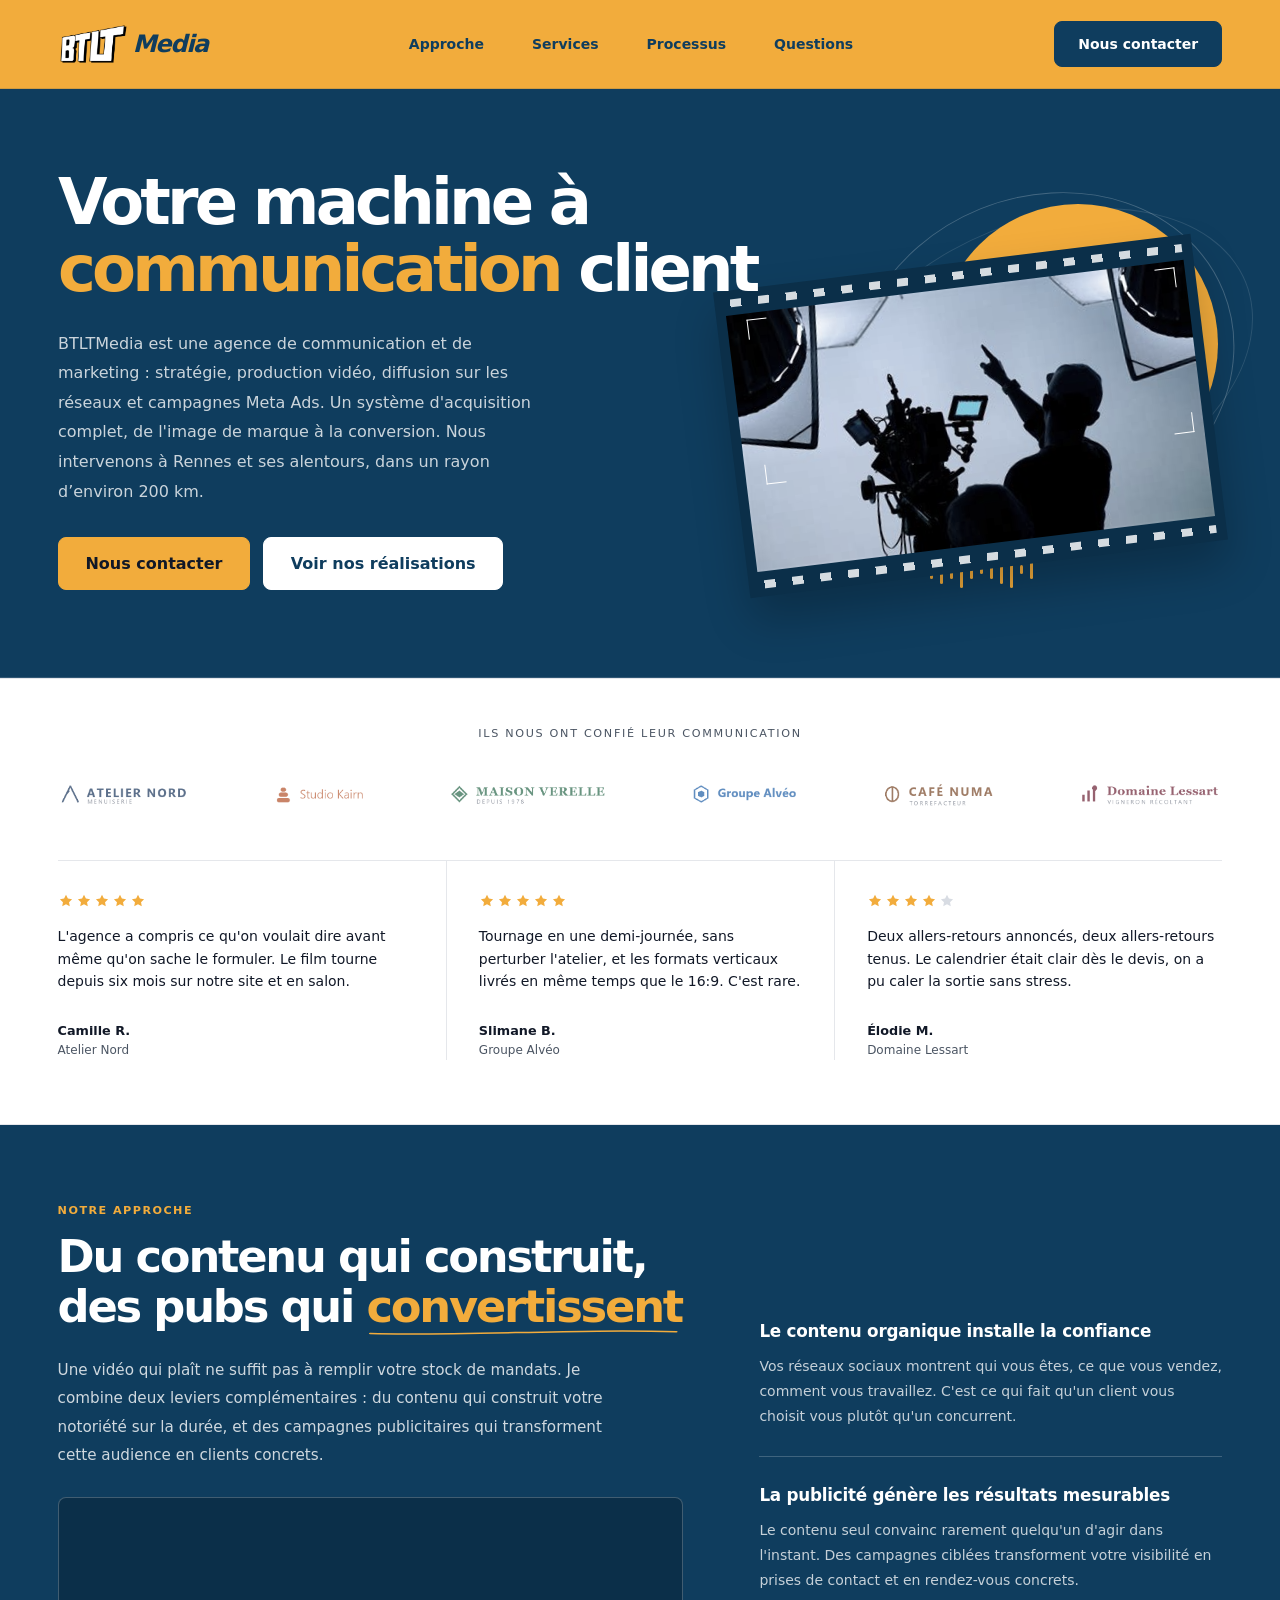
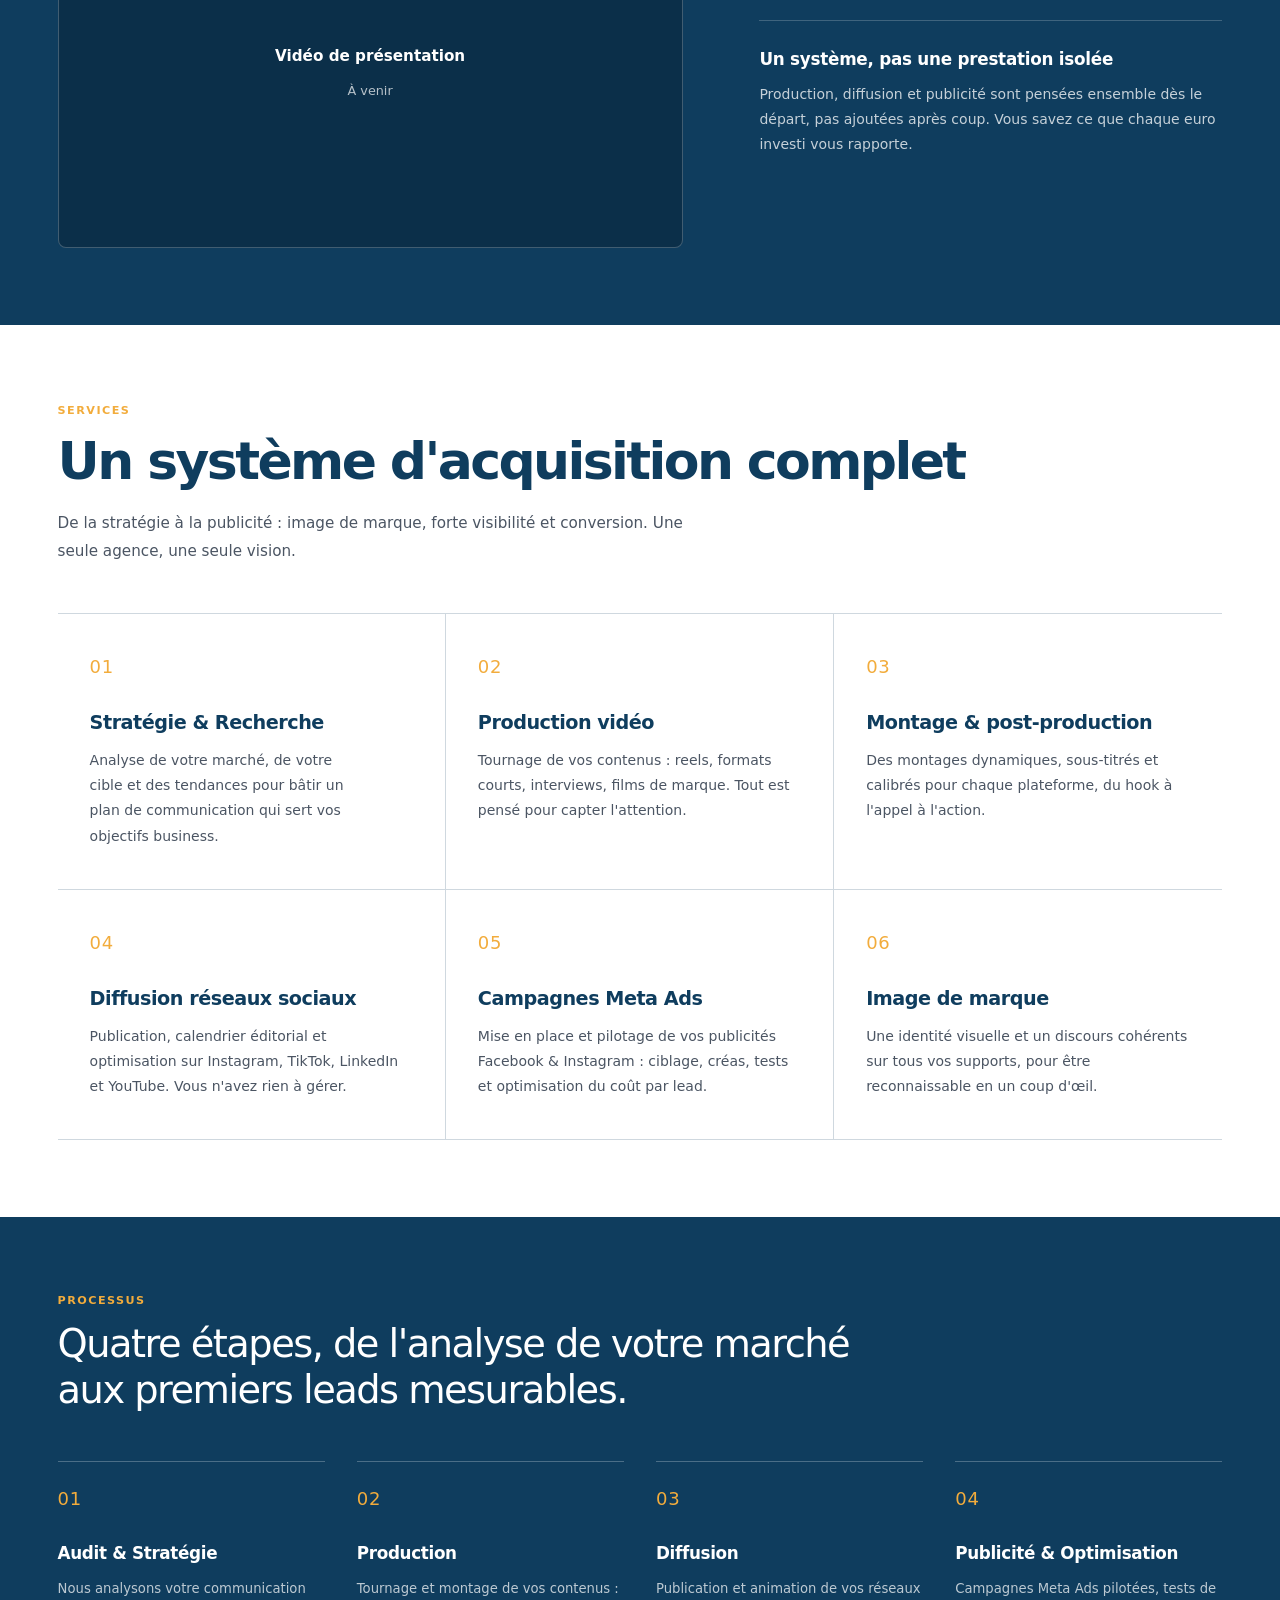
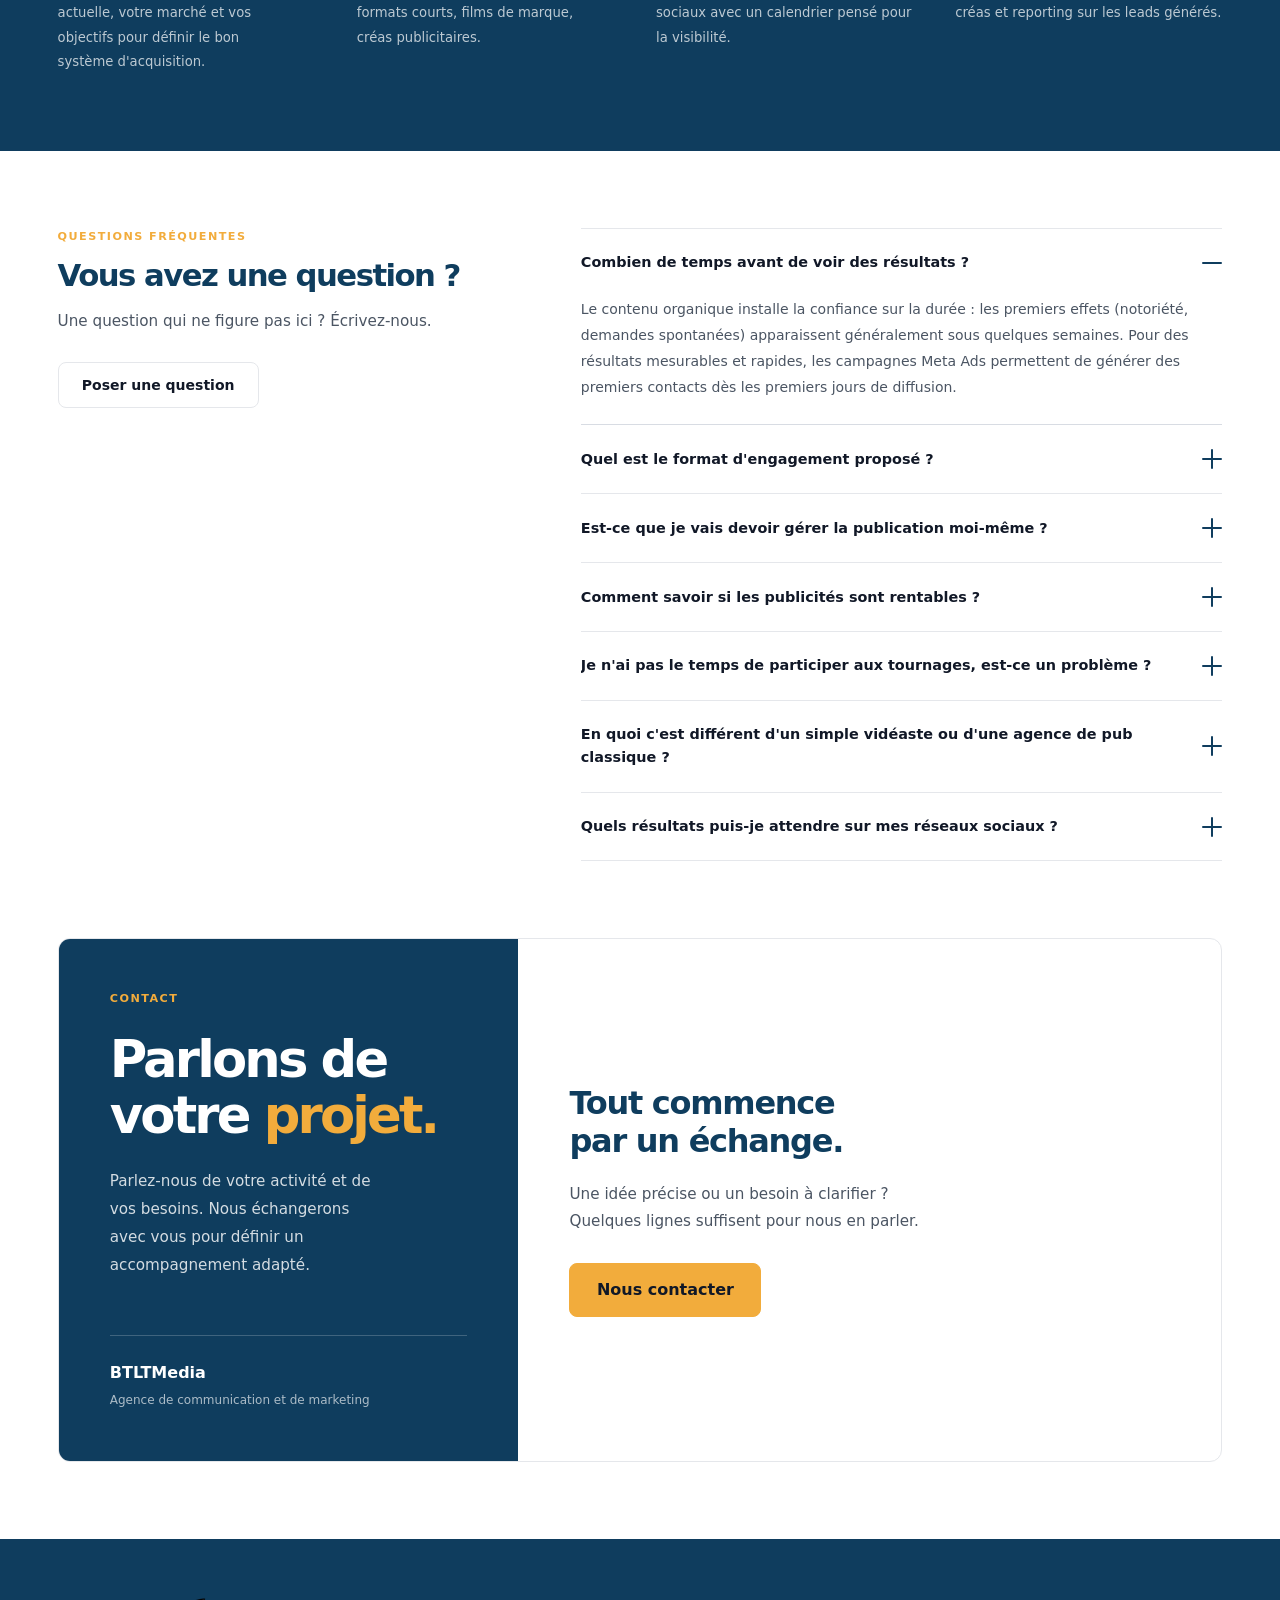
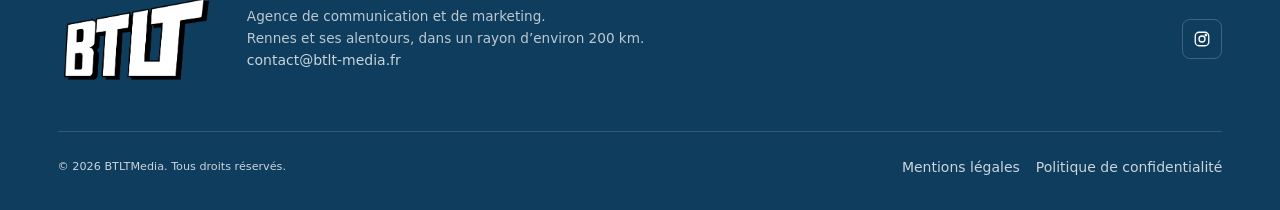
==== commit 95093c10: "Add files via upload" ====
--- a/index.html
+++ b/index.html
@@ -3,13 +3,50 @@
 <head>
   <meta charset="utf-8">
   <meta name="viewport" content="width=device-width, initial-scale=1">
-  <title>BTLTMedia — Agence de communication (maquette, contenu d'exemple)</title>
-  <meta name="description" content="BTLTMedia, agence de communication et de marketing. Maquette : contenu d'exemple à remplacer.">
+  <title>Agence de communication à Vitré, Rennes et Saint-Malo | BTLTMedia</title>
+  <meta name="description" content="BTLTMedia, agence de communication en Ille-et-Vilaine (35) : stratégie, vidéo, réseaux sociaux et Meta Ads à Vitré, Rennes et Saint-Malo.">
+  <link rel="canonical" href="https://btlt-media.fr/">
+  <meta property="og:type" content="website">
+  <meta property="og:locale" content="fr_FR">
+  <meta property="og:site_name" content="BTLTMedia">
+  <meta property="og:title" content="Agence de communication à Vitré, Rennes et Saint-Malo | BTLTMedia">
+  <meta property="og:description" content="Stratégie, production vidéo, réseaux sociaux et Meta Ads pour les entreprises d’Ille-et-Vilaine.">
+  <meta property="og:url" content="https://btlt-media.fr/">
+  <meta property="og:image" content="https://btlt-media.fr/assets/img/logo-btlt-carre.png">
+  <meta property="og:image:alt" content="Logo BTLTMedia">
+  <meta name="twitter:card" content="summary">
   <meta name="theme-color" content="#F2AC3C">
   <link rel="icon" href="assets/img/favicon.ico" sizes="32x32">
   <link rel="icon" href="assets/img/favicon-32.png" type="image/png" sizes="32x32">
   <link rel="apple-touch-icon" href="assets/img/favicon-180.png">
   <link rel="stylesheet" href="assets/css/main.css">
+  <script type="application/ld+json">
+    {
+      "@context": "https://schema.org",
+      "@type": "ProfessionalService",
+      "@id": "https://btlt-media.fr/#entreprise",
+      "name": "BTLTMedia",
+      "url": "https://btlt-media.fr/",
+      "description": "Agence de communication et de marketing en Ille-et-Vilaine : stratégie, production vidéo, réseaux sociaux et campagnes Meta Ads.",
+      "logo": "https://btlt-media.fr/assets/img/logo-btlt-carre.png",
+      "email": "contact@btlt-media.fr",
+      "telephone": "+33680487238",
+      "address": {
+        "@type": "PostalAddress",
+        "streetAddress": "5, La Guillotière",
+        "postalCode": "35370",
+        "addressLocality": "Le Pertre",
+        "addressCountry": "FR"
+      },
+      "areaServed": [
+        {"@type": "City", "name": "Vitré"},
+        {"@type": "City", "name": "Rennes"},
+        {"@type": "City", "name": "Saint-Malo"},
+        {"@type": "AdministrativeArea", "name": "Ille-et-Vilaine"}
+      ],
+      "sameAs": ["https://www.instagram.com/btlt.media/"]
+    }
+  </script>
   <script>
     /* Évite un saut visuel : marque le support du JS avant le premier rendu.
        Filet de sécurité : si le script principal n'a pas démarré au bout de
@@ -27,18 +64,7 @@
 </head>
 <body class="page">
 
-  <!-- =========================================================
-       ATTENTION — MAQUETTE, CONTENU D'EXEMPLE NON DÉFINITIF
-       Le nom (BTLTMedia) et le compte Instagram (@btlt.media) sont
-       réels. En revanche, TOUS LES TEXTES restent des exemples
-       destinés à dimensionner la mise en page : titres, prestations,
-       étapes et réponses de la FAQ sont à réécrire.
-       Aucun chiffre d'activité ni témoignage n'a été inventé.
-
-       À BRANCHER AVANT MISE EN LIGNE :
-       - l'envoi du formulaire de contact (assets/js/main.js)
-       - les logos clients (section de confiance)
-       ========================================================= -->
+  <!-- Les logos et témoignages de démonstration ci-dessous sont temporaires. -->
 
   <a class="skip-link" href="#contenu">Aller au contenu principal</a>
 
@@ -171,7 +197,8 @@
             BTLTMedia est une agence de communication et de marketing :
             stratégie, production vidéo, diffusion sur les réseaux et campagnes
             Meta Ads. Un système d'acquisition complet, de l'image de marque
-            à la conversion.
+            à la conversion. Nous intervenons à Rennes et ses alentours,
+            dans un rayon d’environ 200 km.
           </p>
 
           <div class="btn-group hero__actions">
@@ -201,19 +228,8 @@
     <!-- =========================================================
          3. PREUVE / CONFIANCE
 
-         ⚠ LOGOS FICTIFS. Les six sociétés ci-dessous n'existent pas :
-         ce sont des dessins faits pour la maquette, à remplacer par de
-         vrais logos clients (et à retirer si vous n'en avez pas encore).
-
-         Le bandeau défile en continu tant que les logos ne tiennent pas
-         sur une seule ligne, c'est-à-dire en dessous de 900 px : empilés
-         sur trois rangées, ils prendraient tout l'écran d'un téléphone.
-         Au-dessus, la rangée est fixe (voir sections/trust.css).
-
-         La copie nécessaire à la boucle est faite par le JavaScript :
-         il n'y a donc qu'une seule liste à tenir à jour ici. Pour
-         ajouter un logo, dupliquer un <li> ; pour en retirer un, le
-         supprimer.
+         LOGOS ET AVIS TEMPORAIRES : à remplacer par des références
+         authentiques avant la publication du site.
          ========================================================= -->
     <section class="section section--surface" aria-labelledby="preuve-titre">
       <div class="container">
@@ -221,95 +237,53 @@
 
         <div class="trust__band" data-marquee data-reveal>
           <ul class="trust__logos" data-marquee-track>
-            <li class="trust__logo">
-              <img src="assets/img/logo-exemple-atelier-nord.png" alt="Atelier Nord (logo fictif)" width="416" height="112">
-            </li>
-            <li class="trust__logo">
-              <img src="assets/img/logo-exemple-studio-kairn.png" alt="Studio Kairn (logo fictif)" width="300" height="112">
-            </li>
-            <li class="trust__logo">
-              <img src="assets/img/logo-exemple-maison-verelle.png" alt="Maison Verelle (logo fictif)" width="505" height="112">
-            </li>
-            <li class="trust__logo">
-              <img src="assets/img/logo-exemple-groupe-alveo.png" alt="Groupe Alvéo (logo fictif)" width="348" height="112">
-            </li>
-            <li class="trust__logo">
-              <img src="assets/img/logo-exemple-cafe-numa.png" alt="Café Numa (logo fictif)" width="368" height="112">
-            </li>
-            <li class="trust__logo">
-              <img src="assets/img/logo-exemple-domaine-lessart.png" alt="Domaine Lessart (logo fictif)" width="450" height="112">
-            </li>
+            <li class="trust__logo"><img src="assets/img/logo-exemple-atelier-nord.png" alt="Atelier Nord (logo fictif)" width="416" height="112"></li>
+            <li class="trust__logo"><img src="assets/img/logo-exemple-studio-kairn.png" alt="Studio Kairn (logo fictif)" width="300" height="112"></li>
+            <li class="trust__logo"><img src="assets/img/logo-exemple-maison-verelle.png" alt="Maison Verelle (logo fictif)" width="505" height="112"></li>
+            <li class="trust__logo"><img src="assets/img/logo-exemple-groupe-alveo.png" alt="Groupe Alvéo (logo fictif)" width="348" height="112"></li>
+            <li class="trust__logo"><img src="assets/img/logo-exemple-cafe-numa.png" alt="Café Numa (logo fictif)" width="368" height="112"></li>
+            <li class="trust__logo"><img src="assets/img/logo-exemple-domaine-lessart.png" alt="Domaine Lessart (logo fictif)" width="450" height="112"></li>
           </ul>
         </div>
 
-        <!-- ⚠ AVIS FICTIFS — À REMPLACER OU À SUPPRIMER.
-             Ces trois témoignages sont inventés, comme les logos
-             ci-dessus : ils servent uniquement à voir la mise en page.
-
-             PUBLIER DE FAUX AVIS EST UN DÉLIT (pratique commerciale
-             trompeuse, art. L121-2 et L132-2 du code de la
-             consommation). Avant toute mise en ligne : soit vous les
-             remplacez par de vrais retours, obtenus avec l'accord écrit
-             de leurs auteurs, soit vous supprimez tout le bloc <ul>.
-
-             Pour en ajouter ou en retirer un : dupliquer ou supprimer
-             un <li>. La grille se réorganise d'elle-même.
-             Pour changer la note : mettre autant de <svg> sans la
-             classe --vide que d'étoiles pleines, compléter jusqu'à cinq
-             avec la classe --vide, et corriger l'aria-label. -->
         <ul class="reviews" data-reveal>
           <li>
             <figure class="review">
               <p class="rating" role="img" aria-label="5 étoiles sur 5">
-              <svg class="rating__star" aria-hidden="true" focusable="false"><use href="#icon-star"></use></svg>
-              <svg class="rating__star" aria-hidden="true" focusable="false"><use href="#icon-star"></use></svg>
-              <svg class="rating__star" aria-hidden="true" focusable="false"><use href="#icon-star"></use></svg>
-              <svg class="rating__star" aria-hidden="true" focusable="false"><use href="#icon-star"></use></svg>
-              <svg class="rating__star" aria-hidden="true" focusable="false"><use href="#icon-star"></use></svg>
-              </p>
-              <blockquote class="review__quote">
-                <p>L'agence a compris ce qu'on voulait dire avant même qu'on sache le formuler. Le film tourne depuis six mois sur notre site et en salon.</p>
-              </blockquote>
-              <figcaption class="review__author">
-                <span class="review__name">Camille R.</span>
-                <span class="review__company">Atelier Nord</span>
-              </figcaption>
+                <svg class="rating__star" aria-hidden="true" focusable="false"><use href="#icon-star"></use></svg>
+                <svg class="rating__star" aria-hidden="true" focusable="false"><use href="#icon-star"></use></svg>
+                <svg class="rating__star" aria-hidden="true" focusable="false"><use href="#icon-star"></use></svg>
+                <svg class="rating__star" aria-hidden="true" focusable="false"><use href="#icon-star"></use></svg>
+                <svg class="rating__star" aria-hidden="true" focusable="false"><use href="#icon-star"></use></svg>
+              </p>
+              <blockquote class="review__quote"><p>L'agence a compris ce qu'on voulait dire avant même qu'on sache le formuler. Le film tourne depuis six mois sur notre site et en salon.</p></blockquote>
+              <figcaption class="review__author"><span class="review__name">Camille R.</span><span class="review__company">Atelier Nord</span></figcaption>
             </figure>
           </li>
           <li>
             <figure class="review">
               <p class="rating" role="img" aria-label="5 étoiles sur 5">
-              <svg class="rating__star" aria-hidden="true" focusable="false"><use href="#icon-star"></use></svg>
-              <svg class="rating__star" aria-hidden="true" focusable="false"><use href="#icon-star"></use></svg>
-              <svg class="rating__star" aria-hidden="true" focusable="false"><use href="#icon-star"></use></svg>
-              <svg class="rating__star" aria-hidden="true" focusable="false"><use href="#icon-star"></use></svg>
-              <svg class="rating__star" aria-hidden="true" focusable="false"><use href="#icon-star"></use></svg>
-              </p>
-              <blockquote class="review__quote">
-                <p>Tournage en une demi-journée, sans perturber l'atelier, et les formats verticaux livrés en même temps que le 16:9. C'est rare.</p>
-              </blockquote>
-              <figcaption class="review__author">
-                <span class="review__name">Slimane B.</span>
-                <span class="review__company">Groupe Alvéo</span>
-              </figcaption>
+                <svg class="rating__star" aria-hidden="true" focusable="false"><use href="#icon-star"></use></svg>
+                <svg class="rating__star" aria-hidden="true" focusable="false"><use href="#icon-star"></use></svg>
+                <svg class="rating__star" aria-hidden="true" focusable="false"><use href="#icon-star"></use></svg>
+                <svg class="rating__star" aria-hidden="true" focusable="false"><use href="#icon-star"></use></svg>
+                <svg class="rating__star" aria-hidden="true" focusable="false"><use href="#icon-star"></use></svg>
+              </p>
+              <blockquote class="review__quote"><p>Tournage en une demi-journée, sans perturber l'atelier, et les formats verticaux livrés en même temps que le 16:9. C'est rare.</p></blockquote>
+              <figcaption class="review__author"><span class="review__name">Slimane B.</span><span class="review__company">Groupe Alvéo</span></figcaption>
             </figure>
           </li>
           <li>
             <figure class="review">
               <p class="rating" role="img" aria-label="4 étoiles sur 5">
-              <svg class="rating__star" aria-hidden="true" focusable="false"><use href="#icon-star"></use></svg>
-              <svg class="rating__star" aria-hidden="true" focusable="false"><use href="#icon-star"></use></svg>
-              <svg class="rating__star" aria-hidden="true" focusable="false"><use href="#icon-star"></use></svg>
-              <svg class="rating__star" aria-hidden="true" focusable="false"><use href="#icon-star"></use></svg>
-              <svg class="rating__star rating__star--vide" aria-hidden="true" focusable="false"><use href="#icon-star"></use></svg>
-              </p>
-              <blockquote class="review__quote">
-                <p>Deux allers-retours annoncés, deux allers-retours tenus. Le calendrier était clair dès le devis, on a pu caler la sortie sans stress.</p>
-              </blockquote>
-              <figcaption class="review__author">
-                <span class="review__name">Élodie M.</span>
-                <span class="review__company">Domaine Lessart</span>
-              </figcaption>
+                <svg class="rating__star" aria-hidden="true" focusable="false"><use href="#icon-star"></use></svg>
+                <svg class="rating__star" aria-hidden="true" focusable="false"><use href="#icon-star"></use></svg>
+                <svg class="rating__star" aria-hidden="true" focusable="false"><use href="#icon-star"></use></svg>
+                <svg class="rating__star" aria-hidden="true" focusable="false"><use href="#icon-star"></use></svg>
+                <svg class="rating__star rating__star--vide" aria-hidden="true" focusable="false"><use href="#icon-star"></use></svg>
+              </p>
+              <blockquote class="review__quote"><p>Deux allers-retours annoncés, deux allers-retours tenus. Le calendrier était clair dès le devis, on a pu caler la sortie sans stress.</p></blockquote>
+              <figcaption class="review__author"><span class="review__name">Élodie M.</span><span class="review__company">Domaine Lessart</span></figcaption>
             </figure>
           </li>
         </ul>
@@ -624,7 +598,7 @@
          la place. Sans JavaScript, le formulaire est affiché en
          permanence et le bouton est masqué (voir sections/cta.css).
 
-         L'ENVOI N'EST PAS BRANCHÉ : voir assets/js/main.js
+         L'envoi est assuré par Web3Forms : voir assets/js/main.js
          ========================================================= -->
     <section class="section" id="cta" aria-labelledby="cta-titre">
       <div class="container">
@@ -657,7 +631,11 @@
           </div>
 
           <div class="cta__form-wrapper" id="formulaire-contact" data-contact-panel>
-            <form class="form" data-contact-form aria-label="Votre demande">
+            <form class="form" data-contact-form aria-label="Votre demande" action="https://api.web3forms.com/submit" method="POST">
+              <input type="hidden" name="access_key" value="cc964ce9-d4c0-45bb-a1a2-6b79b9a7420b">
+              <input type="hidden" name="subject" value="Nouvelle demande depuis BTLTMedia">
+              <input type="hidden" name="redirect" value="https://web3forms.com/success">
+              <input type="checkbox" name="botcheck" tabindex="-1" autocomplete="off" aria-hidden="true" style="display: none;">
               <fieldset class="form__group">
                 <legend class="form__legend">Vos coordonnées</legend>
                 <p class="form__group-note">Tous les champs sont obligatoires.</p>
@@ -738,9 +716,14 @@
               </div>
 
               </fieldset>
+              <div class="form__captcha">
+                <div class="h-captcha" data-captcha="true" data-lang="fr"></div>
+                <p class="field__hint" data-local-captcha-note hidden>Le contrôle anti-robot fonctionne uniquement sur le site publié. Cet aperçu local ne permet pas d’envoyer le formulaire.</p>
+                <noscript><p class="field__hint">Activez JavaScript pour utiliser le contrôle anti-robot et envoyer votre demande.</p></noscript>
+              </div>
               <p class="form__note">
-                BTLTMedia utilise vos informations uniquement pour vous recontacter
-                au sujet de votre demande. Les demandes et échanges associés sont
+                BTLTMedia transmet votre demande via Web3Forms pour vous recontacter
+                à son sujet. Les demandes et échanges associés sont
                 conservés pendant 1 an après le dernier échange, puis supprimés,
                 sauf conservation nécessaire à une prestation ou à une obligation légale.
                 <a href="politique-de-confidentialite.html">Politique de confidentialité</a>
@@ -778,8 +761,8 @@
 
         <p class="footer__tagline">
           Agence de communication et de marketing. <br>
-          Secteur principal : Rennes et ses alentours,
-          déplacements dans toute la France.
+          Rennes et ses alentours, dans un rayon d’environ 200 km.<br>
+          <a class="footer__link" href="mailto:contact@btlt-media.fr">contact@btlt-media.fr</a>
         </p>
 
         <!-- Un seul compte réel pour l'instant. Pour en ajouter un,
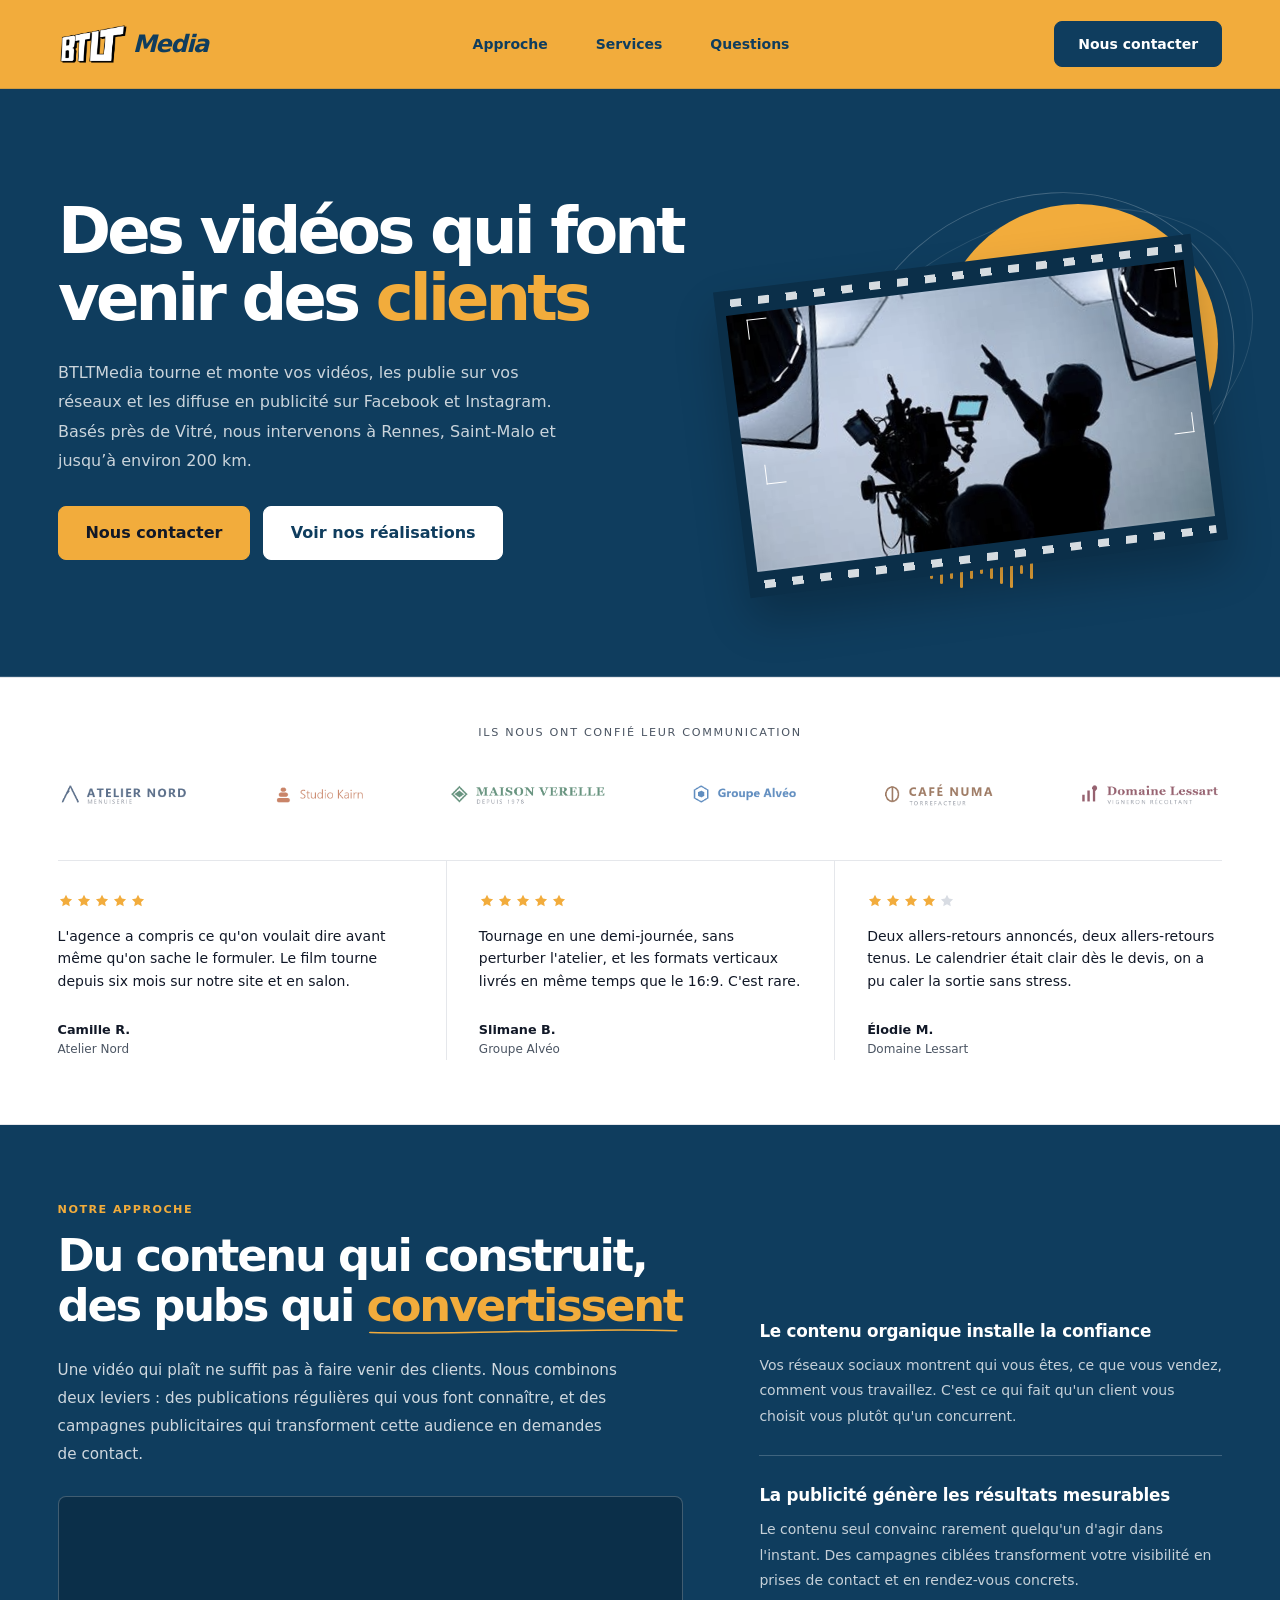
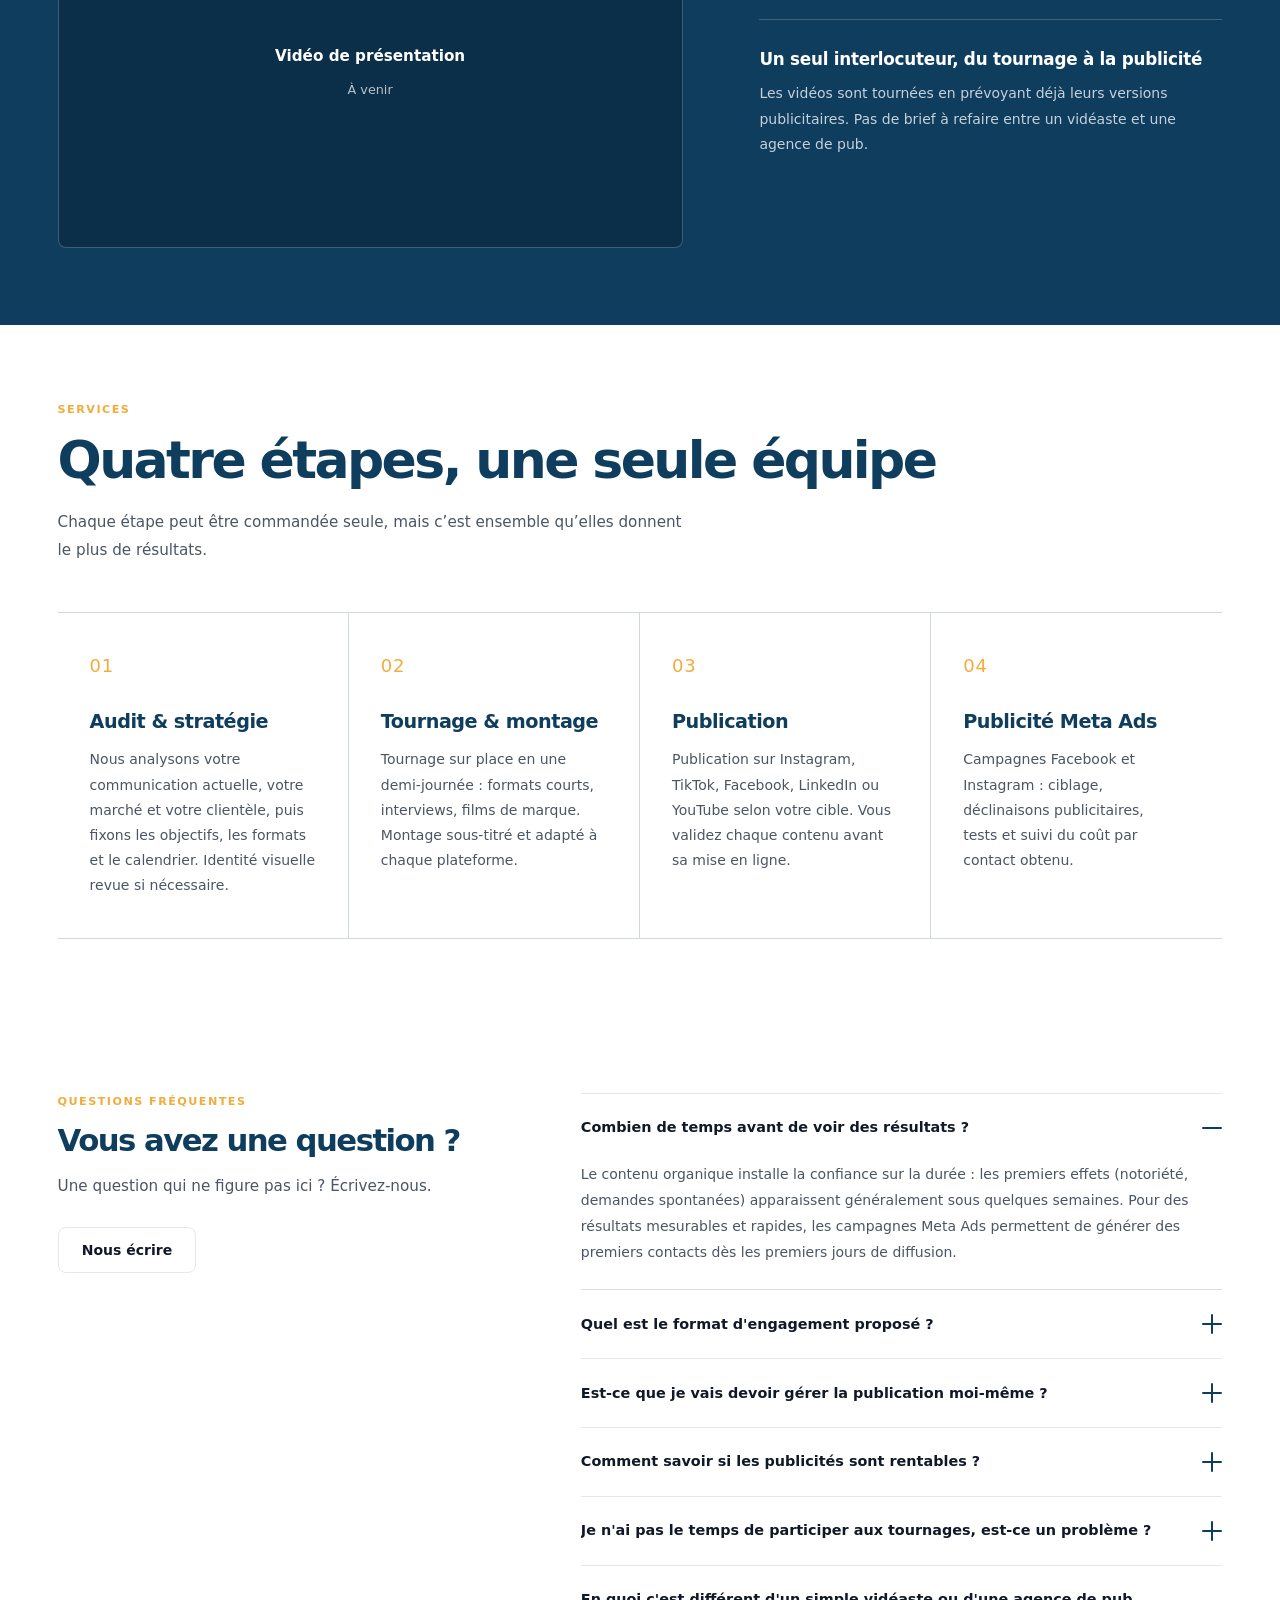
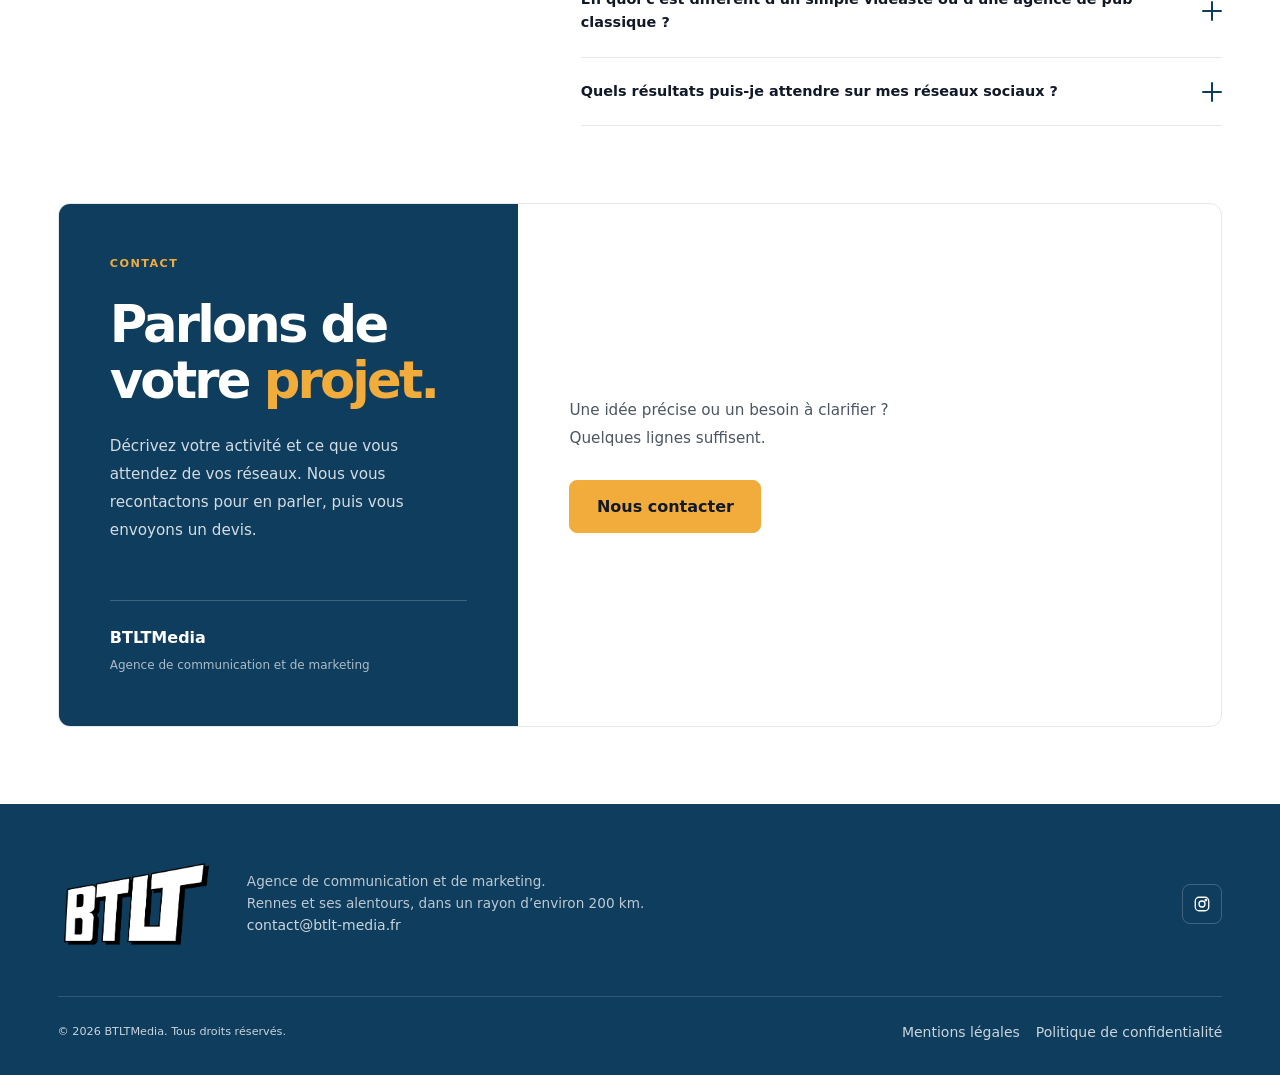
==== commit 327805d1: "Réécrit les textes génériques et fusionne services et processus - Accroche, approche, CTA et FAQ : f" ====
--- a/index.html
+++ b/index.html
@@ -72,45 +72,6 @@
        Sprite d'icônes temporaires
        ========================================================= -->
   <svg class="visually-hidden" aria-hidden="true" focusable="false" xmlns="http://www.w3.org/2000/svg">
-    <symbol id="icon-film" viewBox="0 0 24 24" fill="none" stroke="currentColor" stroke-width="1.75" stroke-linecap="round" stroke-linejoin="round">
-      <rect x="3" y="4" width="18" height="16" rx="3"></rect>
-      <path d="M3 9h18M3 15h18M8 4v16M16 4v16"></path>
-    </symbol>
-    <symbol id="icon-trend" viewBox="0 0 24 24" fill="none" stroke="currentColor" stroke-width="1.75" stroke-linecap="round" stroke-linejoin="round">
-      <path d="M3 16.5l5.5-5.5 3.5 3.5L20.5 6"></path>
-      <path d="M15.5 6h5v5"></path>
-    </symbol>
-    <symbol id="icon-video" viewBox="0 0 24 24" fill="none" stroke="currentColor" stroke-width="1.75" stroke-linecap="round" stroke-linejoin="round">
-      <rect x="2.5" y="6" width="12" height="12" rx="2.5"></rect>
-      <path d="M14.5 10.2l6-3v9.6l-6-3z"></path>
-    </symbol>
-    <symbol id="icon-sparkles" viewBox="0 0 24 24" fill="none" stroke="currentColor" stroke-width="1.75" stroke-linecap="round" stroke-linejoin="round">
-      <path d="M10 3l1.7 4.3L16 9l-4.3 1.7L10 15l-1.7-4.3L4 9l4.3-1.7z"></path>
-      <path d="M17.5 14l.9 2.3 2.3.9-2.3.9-.9 2.3-.9-2.3-2.3-.9 2.3-.9z"></path>
-    </symbol>
-    <symbol id="icon-send" viewBox="0 0 24 24" fill="none" stroke="currentColor" stroke-width="1.75" stroke-linecap="round" stroke-linejoin="round">
-      <path d="M21 3L2.5 10.2l7.4 2.9z"></path>
-      <path d="M21 3l-7.3 18-3.8-7.9z"></path>
-      <path d="M21 3L9.9 13.1"></path>
-    </symbol>
-    <symbol id="icon-megaphone" viewBox="0 0 24 24" fill="none" stroke="currentColor" stroke-width="1.75" stroke-linecap="round" stroke-linejoin="round">
-      <path d="M3.5 10.5v3a1 1 0 001 1h2l7 4.5V5l-7 4.5h-2a1 1 0 00-1 1z"></path>
-      <path d="M17.5 8.5a5 5 0 010 7"></path>
-    </symbol>
-    <symbol id="icon-palette" viewBox="0 0 24 24" fill="none" stroke="currentColor" stroke-width="1.75" stroke-linecap="round" stroke-linejoin="round">
-      <path d="M12 3.5a8.5 8.5 0 000 17c1 0 1.8-.8 1.8-1.8 0-.5-.2-.9-.5-1.2-.3-.3-.5-.7-.5-1.2 0-1 .8-1.8 1.8-1.8h2a4.4 4.4 0 004.4-4.4c0-3.7-4-6.6-9-6.6z"></path>
-      <circle cx="8" cy="10" r="1"></circle>
-      <circle cx="12" cy="7.5" r="1"></circle>
-      <circle cx="16" cy="10" r="1"></circle>
-    </symbol>
-    <symbol id="icon-check" viewBox="0 0 24 24" fill="none" stroke="currentColor" stroke-width="2" stroke-linecap="round" stroke-linejoin="round">
-      <path d="M20 6L9 17l-5-5"></path>
-    </symbol>
-    <symbol id="icon-arrow-right" viewBox="0 0 24 24" fill="none" stroke="currentColor" stroke-width="2" stroke-linecap="round" stroke-linejoin="round">
-      <path d="M5 12h14"></path>
-      <path d="M13 6l6 6-6 6"></path>
-    </symbol>
-    <!-- Icône générique de réseau social : à remplacer par le glyphe officiel -->
     <symbol id="icon-star" viewBox="0 0 24 24" fill="currentColor">
       <path d="M12 2.6l2.82 5.72 6.31.92-4.57 4.45 1.08 6.29L12 17.02l-5.64 2.96 1.08-6.29L2.87 9.24l6.31-.92L12 2.6z"></path>
     </symbol>
@@ -132,15 +93,10 @@
         <span class="brand__name">Media</span>
       </a>
 
-      <!-- La navigation ne contient que des ancres de cette page, dans
-           l'ordre où les sections apparaissent. Les liens sortants
-           (Instagram) vivent dans le hero et le pied de page : un lien
-           externe au milieu d'ancres ferait quitter la page trop tôt. -->
       <nav class="nav" aria-label="Navigation principale">
         <ul class="nav__list">
           <li><a class="nav__link" href="#approche">Approche</a></li>
           <li><a class="nav__link" href="#prestations">Services</a></li>
-          <li><a class="nav__link" href="#processus">Processus</a></li>
           <li><a class="nav__link" href="#faq">Questions</a></li>
         </ul>
       </nav>
@@ -168,7 +124,6 @@
           <ul class="mobile-menu__list">
             <li><a class="mobile-menu__link" href="#approche">Approche</a></li>
             <li><a class="mobile-menu__link" href="#prestations">Services</a></li>
-            <li><a class="mobile-menu__link" href="#processus">Processus</a></li>
             <li><a class="mobile-menu__link" href="#faq">Questions</a></li>
           </ul>
         </nav>
@@ -189,16 +144,15 @@
 
         <div class="hero__content" data-reveal>
           <h1 class="hero__title" id="hero-titre">
-            <span class="hero__title-line">Votre machine à</span>
-            <span class="hero__title-line"><span class="hero__highlight">communication</span> client</span>
+            <span class="hero__title-line">Des vidéos qui font</span>
+            <span class="hero__title-line">venir des <span class="hero__highlight">clients</span></span>
           </h1>
 
           <p class="hero__subtitle">
-            BTLTMedia est une agence de communication et de marketing :
-            stratégie, production vidéo, diffusion sur les réseaux et campagnes
-            Meta Ads. Un système d'acquisition complet, de l'image de marque
-            à la conversion. Nous intervenons à Rennes et ses alentours,
-            dans un rayon d’environ 200 km.
+            BTLTMedia tourne et monte vos vidéos, les publie sur vos réseaux
+            et les diffuse en publicité sur Facebook et Instagram. Basés près
+            de Vitré, nous intervenons à Rennes, Saint-Malo et jusqu’à
+            environ 200 km.
           </p>
 
           <div class="btn-group hero__actions">
@@ -304,10 +258,10 @@
                 <span class="approach-heading__line">des pubs qui <span class="approach-ink approach-ink--accent">convertissent<svg viewBox="0 0 300 18" preserveAspectRatio="none" aria-hidden="true" focusable="false"><path d="M4 11 C91 15 203 3 295 8"/></svg></span></span>
               </h2>
               <p class="approach-heading__intro">
-                Une vidéo qui plaît ne suffit pas à remplir votre stock de mandats.
-                Je combine deux leviers complémentaires : du contenu qui construit
-                votre notoriété sur la durée, et des campagnes publicitaires qui
-                transforment cette audience en clients concrets.
+                Une vidéo qui plaît ne suffit pas à faire venir des clients.
+                Nous combinons deux leviers&nbsp;: des publications régulières qui
+                vous font connaître, et des campagnes publicitaires qui
+                transforment cette audience en demandes de contact.
               </p>
             </div>
 
@@ -334,8 +288,8 @@
             </li>
             <li>
               <div>
-                <h3>Un système, pas une prestation isolée</h3>
-                <p>Production, diffusion et publicité sont pensées ensemble dès le départ, pas ajoutées après coup. Vous savez ce que chaque euro investi vous rapporte.</p>
+                <h3>Un seul interlocuteur, du tournage à la publicité</h3>
+                <p>Les vidéos sont tournées en prévoyant déjà leurs versions publicitaires. Pas de brief à refaire entre un vidéaste et une agence de pub.</p>
               </div>
             </li>
           </ul>
@@ -351,139 +305,56 @@
 
         <div class="section__header section__header--center" data-reveal>
           <span class="section__eyebrow">Services</span>
-          <h2 class="section__title" id="prestations-titre">Un système d'acquisition complet</h2>
+          <h2 class="section__title" id="prestations-titre">Quatre étapes, une seule équipe</h2>
           <p class="section__subtitle">
-            De la stratégie à la publicité : image de marque, forte visibilité
-            et conversion. Une seule agence, une seule vision.
+            Chaque étape peut être commandée seule, mais c’est ensemble
+            qu’elles donnent le plus de résultats.
           </p>
         </div>
-
-        <ul class="grid grid--3" data-reveal>
+        <ol class="grid grid--3" data-reveal>
           <li>
             <article class="card" id="prestation-strategie">
               <span class="service-number" aria-hidden="true">01</span>
-              <h3 class="card__title">Stratégie &amp; Recherche</h3>
+              <h3 class="card__title">Audit &amp; stratégie</h3>
               <p class="card__text">
-                Analyse de votre marché, de votre cible et des tendances pour bâtir
-                un plan de communication qui sert vos objectifs business.
+                Nous analysons votre communication actuelle, votre marché et votre clientèle, puis fixons les objectifs, les formats et le calendrier. Identité visuelle revue si nécessaire.
               </p>
             </article>
           </li>
           <li>
             <article class="card" id="prestation-production-video">
               <span class="service-number" aria-hidden="true">02</span>
-              <h3 class="card__title">Production vidéo</h3>
+              <h3 class="card__title">Tournage &amp; montage</h3>
               <p class="card__text">
-                Tournage de vos contenus : reels, formats courts, interviews, films
-                de marque. Tout est pensé pour capter l'attention.
+                Tournage sur place en une demi-journée&nbsp;: formats courts, interviews, films de marque. Montage sous-titré et adapté à chaque plateforme.
               </p>
             </article>
           </li>
           <li>
-            <article class="card" id="prestation-montage">
+            <article class="card" id="prestation-diffusion">
               <span class="service-number" aria-hidden="true">03</span>
-              <h3 class="card__title">Montage &amp; post-production</h3>
+              <h3 class="card__title">Publication</h3>
               <p class="card__text">
-                Des montages dynamiques, sous-titrés et calibrés pour chaque
-                plateforme, du hook à l'appel à l'action.
+                Publication sur Instagram, TikTok, Facebook, LinkedIn ou YouTube selon votre cible. Vous validez chaque contenu avant sa mise en ligne.
               </p>
             </article>
           </li>
           <li>
-            <article class="card" id="prestation-diffusion">
+            <article class="card" id="prestation-meta-ads">
               <span class="service-number" aria-hidden="true">04</span>
-              <h3 class="card__title">Diffusion réseaux sociaux</h3>
+              <h3 class="card__title">Publicité Meta Ads</h3>
               <p class="card__text">
-                Publication, calendrier éditorial et optimisation sur Instagram,
-                TikTok, LinkedIn et YouTube. Vous n'avez rien à gérer.
+                Campagnes Facebook et Instagram&nbsp;: ciblage, déclinaisons publicitaires, tests et suivi du coût par contact obtenu.
               </p>
             </article>
           </li>
-          <li>
-            <article class="card" id="prestation-meta-ads">
-              <span class="service-number" aria-hidden="true">05</span>
-              <h3 class="card__title">Campagnes Meta Ads</h3>
-              <p class="card__text">
-                Mise en place et pilotage de vos publicités Facebook &amp;
-                Instagram : ciblage, créas, tests et optimisation du coût par lead.
-              </p>
-            </article>
-          </li>
-          <li>
-            <article class="card" id="prestation-image-de-marque">
-              <span class="service-number" aria-hidden="true">06</span>
-              <h3 class="card__title">Image de marque</h3>
-              <p class="card__text">
-                Une identité visuelle et un discours cohérents sur tous vos
-                supports, pour être reconnaissable en un coup d'œil.
-              </p>
-            </article>
-          </li>
-        </ul>
+        </ol>
 
       </div>
     </section>
 
     <!-- =========================================================
-         6. PROCESSUS (4 étapes)
-
-         Accessible depuis les navigations principale et mobile.
-         ========================================================= -->
-    <section class="section" id="processus" aria-labelledby="processus-titre">
-      <div class="container">
-
-        <div class="section__header" data-reveal>
-          <!-- Le titre porte la classe du sur-titre : meme taille, meme
-               bleu, meme graisse que « Questions fréquentes ». Il reste
-               un <h2> pour que la section garde un nom dans le plan du
-               document. -->
-          <h2 class="section__eyebrow" id="processus-titre">Processus</h2>
-          <p class="section__subtitle">
-            <span class="process-intro__line">Quatre étapes, de l'analyse de votre marché</span>
-            <span class="process-intro__line">aux premiers leads mesurables.</span>
-          </p>
-        </div>
-
-        <ol class="process" data-reveal>
-          <li class="process__step">
-            <span class="process__number" aria-hidden="true">01</span>
-            <h3 class="process__title">Audit &amp; Stratégie</h3>
-            <p class="process__text">
-              Nous analysons votre communication actuelle, votre marché et vos
-              objectifs pour définir le bon système d'acquisition.
-            </p>
-          </li>
-          <li class="process__step">
-            <span class="process__number" aria-hidden="true">02</span>
-            <h3 class="process__title">Production</h3>
-            <p class="process__text">
-              Tournage et montage de vos contenus : formats courts, films de
-              marque, créas publicitaires.
-            </p>
-          </li>
-          <li class="process__step">
-            <span class="process__number" aria-hidden="true">03</span>
-            <h3 class="process__title">Diffusion</h3>
-            <p class="process__text">
-              Publication et animation de vos réseaux sociaux avec un calendrier
-              pensé pour la visibilité.
-            </p>
-          </li>
-          <li class="process__step">
-            <span class="process__number" aria-hidden="true">04</span>
-            <h3 class="process__title">Publicité &amp; Optimisation</h3>
-            <p class="process__text">
-              Campagnes Meta Ads pilotées, tests de créas et reporting sur les
-              leads générés.
-            </p>
-          </li>
-        </ol>
-
-      </div>
-    </section>
-
-    <!-- =========================================================
-         7. FAQ
+         6. FAQ
          ========================================================= -->
     <section class="section section--surface" id="faq" aria-labelledby="faq-titre">
       <div class="container">
@@ -541,7 +412,7 @@
             </summary>
             <div class="accordion__panel">
               <p>
-                Chaque campagne est suivie avec des indicateurs clairs (coût par lead, nombre de contacts générés), pour que vous sachiez précisément ce que chaque euro investi vous rapporte.
+                Chaque campagne est suivie avec des indicateurs clairs (coût par lead, nombre de contacts générés), que nous vous présentons régulièrement.
               </p>
             </div>
           </details>
@@ -565,7 +436,7 @@
             </summary>
             <div class="accordion__panel">
               <p>
-                Le contenu et la publicité sont pensés ensemble dès le départ, pas ajoutés l'un après l'autre par des prestataires différents. C'est un système unique qui va de la stratégie jusqu'au client final.
+                Le contenu et la publicité sont pensés ensemble dès le départ, pas ajoutés l'un après l'autre par des prestataires différents. Les vidéos sont tournées en prévoyant leurs versions publicitaires, et les résultats des campagnes orientent les tournages suivants.
               </p>
             </div>
           </details>
@@ -585,14 +456,14 @@
         </div>
 
         <p class="faq__footer" data-reveal>
-          <a class="btn btn--outline" href="#cta">Poser une question</a>
+          <a class="btn btn--outline" href="#cta">Nous écrire</a>
         </p>
 
       </div>
     </section>
 
     <!-- =========================================================
-         8. APPEL À L'ACTION + FORMULAIRE
+         7. APPEL À L'ACTION + FORMULAIRE
 
          Le bouton ouvre le formulaire dans l'encart et lui laisse
          la place. Sans JavaScript, le formulaire est affiché en
@@ -608,15 +479,14 @@
             <span class="section__eyebrow">Contact</span>
             <h2 class="cta__title" id="cta-titre">Parlons de votre <span>projet.</span></h2>
             <p class="cta__text">
-              Parlez-nous de votre activité et de vos besoins. Nous échangerons
-              avec vous pour définir un accompagnement adapté.
+              Décrivez votre activité et ce que vous attendez de vos réseaux.
+              Nous vous recontactons pour en parler, puis vous envoyons un devis.
             </p>
             <p class="cta__signature">BTLTMedia<span>Agence de communication et de marketing</span></p>
           </div>
 
           <div class="cta__intro" data-contact-intro>
-            <h3 class="cta__intro-title">Tout commence par un échange.</h3>
-            <p class="cta__intro-text">Une idée précise ou un besoin à clarifier ? Quelques lignes suffisent pour nous en parler.</p>
+            <p class="cta__intro-text">Une idée précise ou un besoin à clarifier&nbsp;? Quelques lignes suffisent.</p>
             <div class="btn-group cta__actions">
               <button
                 class="btn btn--primary btn--lg"
@@ -747,7 +617,7 @@
   </main>
 
   <!-- =========================================================
-       9. FOOTER
+       8. FOOTER
        ========================================================= -->
   <footer class="footer">
     <div class="container">
--- a/assets/css/main.css
+++ b/assets/css/main.css
@@ -13,9 +13,7 @@
 
 /* Composants reutilisables */
 @import url("components/button.css");
-@import url("components/badge.css");
 @import url("components/card.css");
-@import url("components/media.css");
 @import url("components/accordion.css");
 @import url("components/form.css");
 @import url("components/video.css");
@@ -24,8 +22,6 @@
 @import url("sections/header.css");
 @import url("sections/hero.css");
 @import url("sections/trust.css");
-@import url("sections/content.css");
-@import url("sections/process.css");
 @import url("sections/cta.css");
 @import url("sections/faq.css");
 @import url("sections/footer.css");
